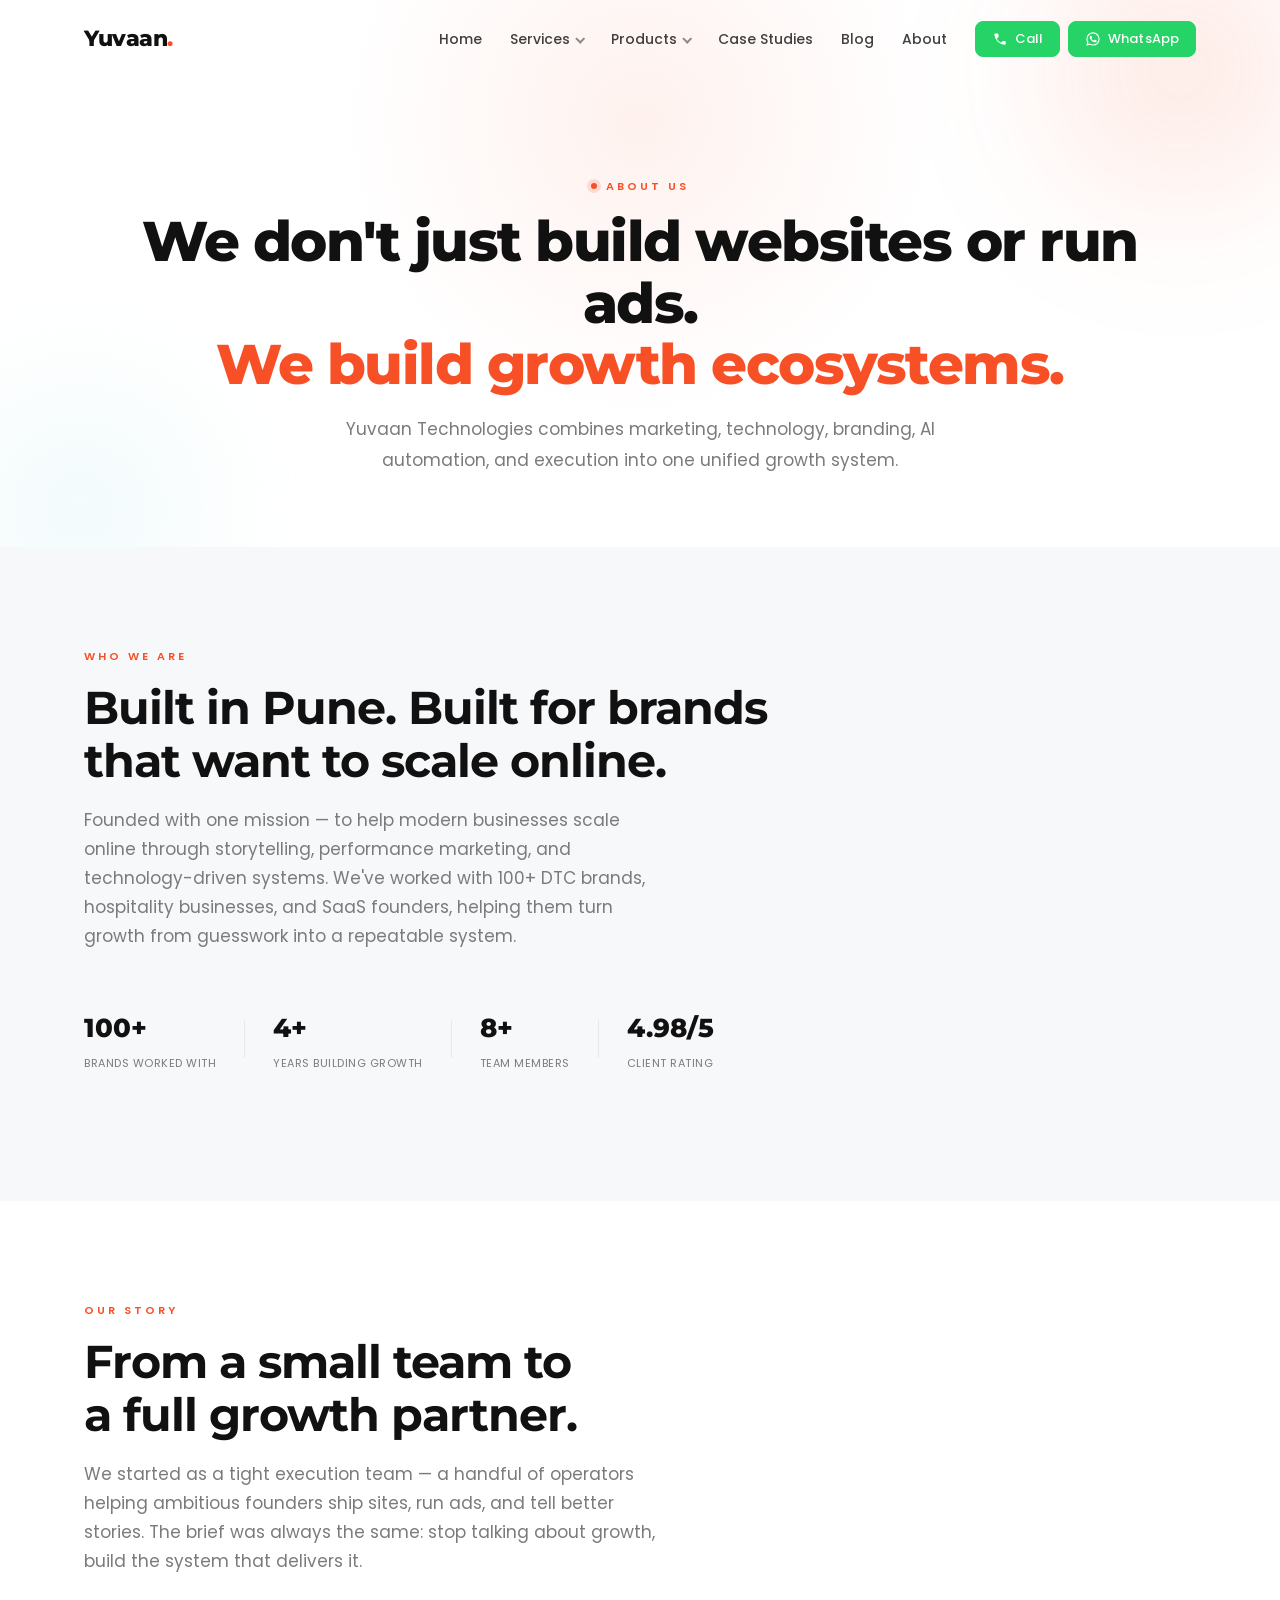
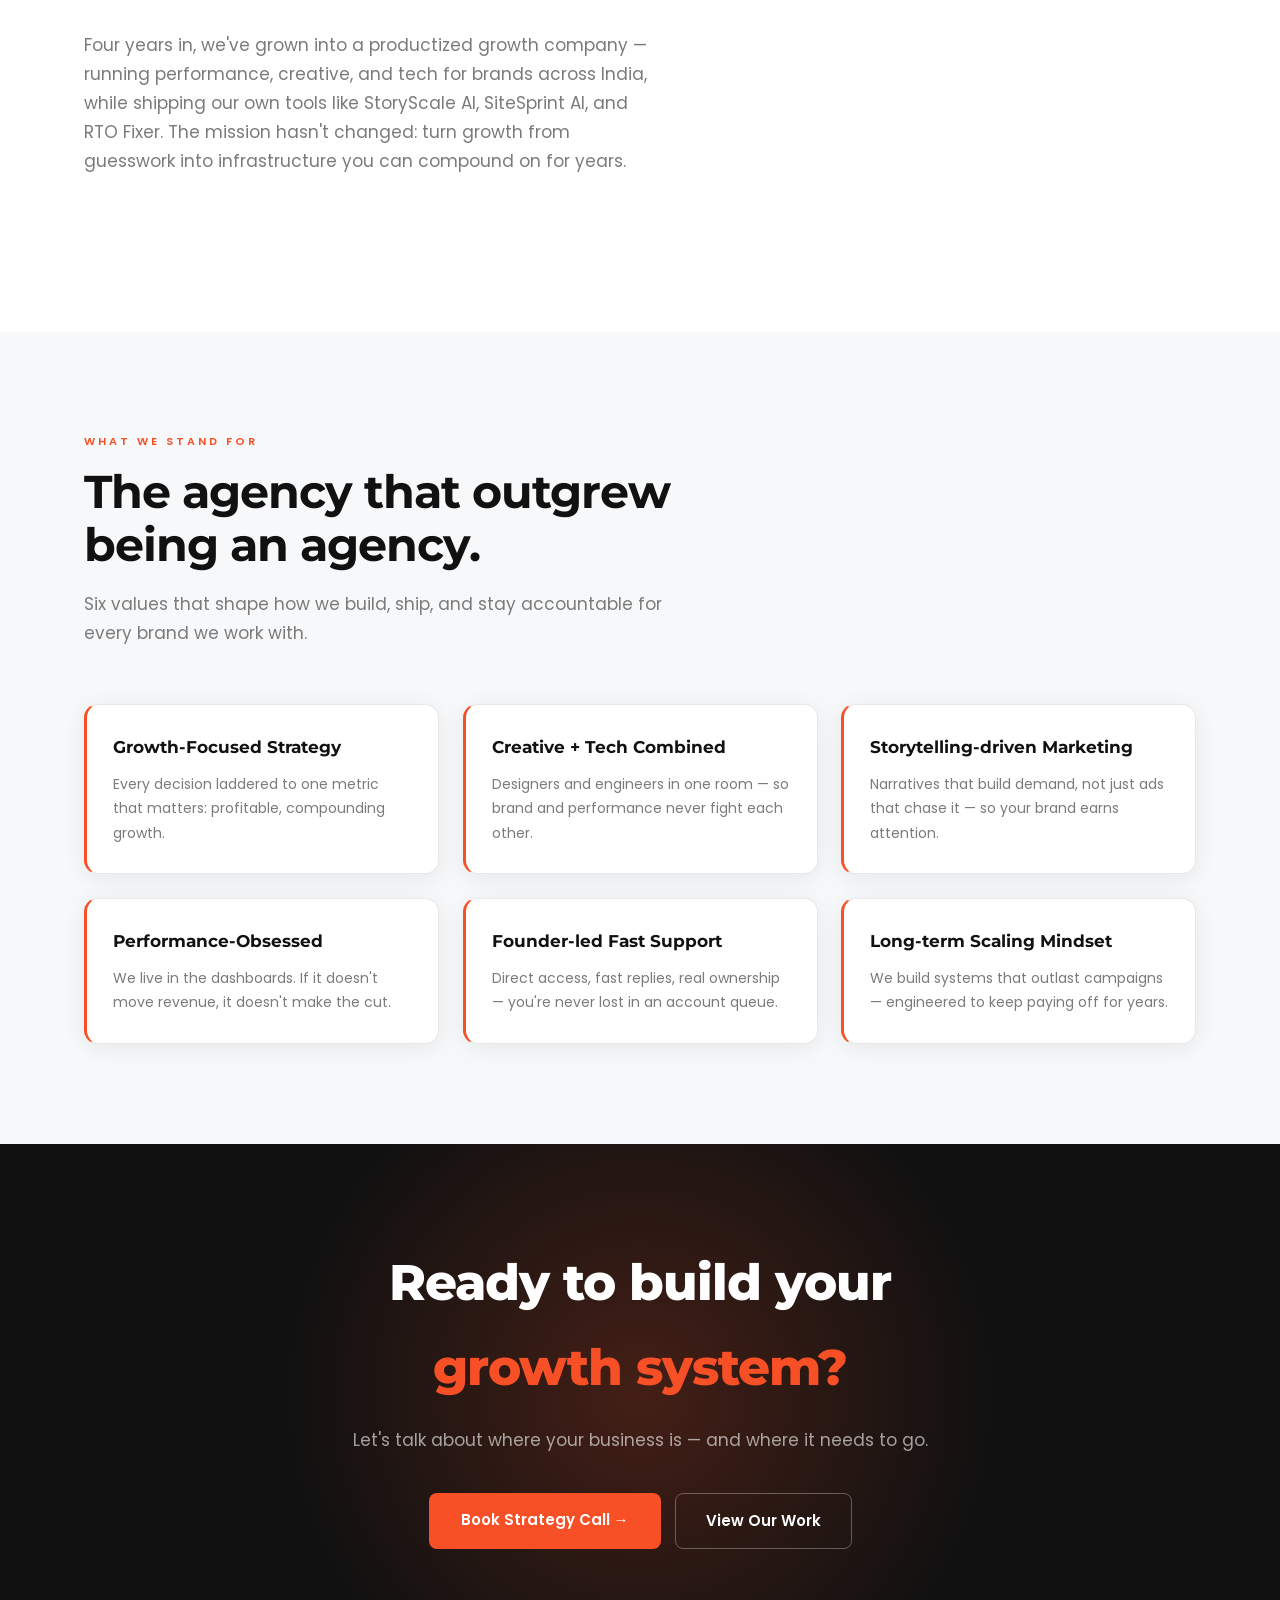
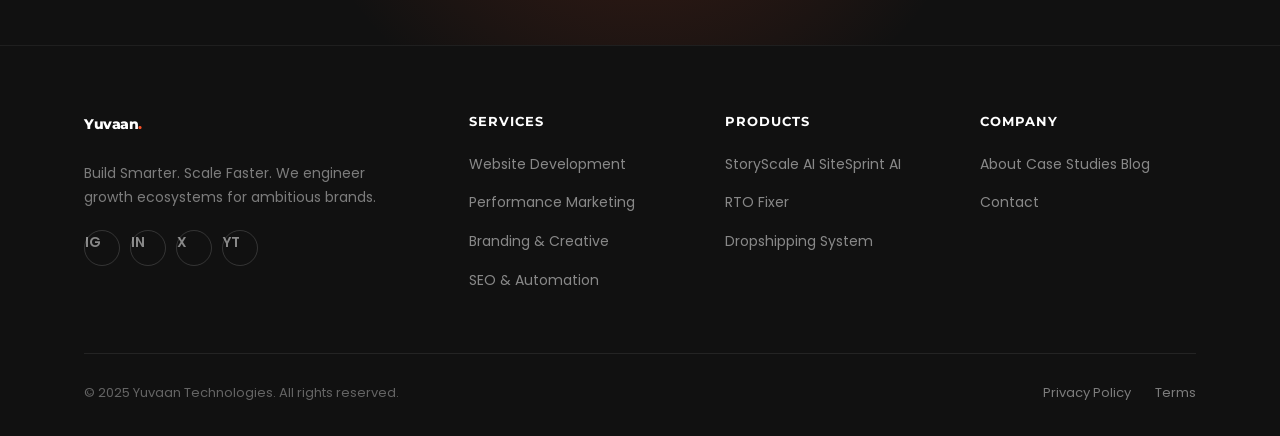
==== about.html @ c6cfaa70 "Remove Contact button from header nav on every page The injected Call + WhatsApp CTAs continue to ap" ====
<!DOCTYPE html>
<html lang="en">
<head>
  <meta charset="UTF-8" />
  <meta name="viewport" content="width=device-width, initial-scale=1.0"/>
  <title>About — Yuvaan Technologies | Built in Pune for Brands That Scale</title>
  <meta name="description" content="Yuvaan Technologies combines marketing, technology, branding, AI automation, and execution into one unified growth system for ambitious brands."/>
  <link href="https://fonts.googleapis.com/css2?family=Montserrat:wght@400;600;700;800&family=Poppins:wght@300;400;500&display=swap" rel="stylesheet"/>
  <link rel="stylesheet" href="css/style.css"/>
</head>
<body>

  <!-- NAV -->
  <nav class="nav" id="navbar">
    <div class="container nav-inner">
      <a href="index.html" class="logo">Yuvaan<span>.</span></a>
      <ul class="nav-links" id="navLinks">
        <li><a href="index.html#home">Home</a></li>

        <li class="has-dropdown">
          <a href="index.html#services" class="dropdown-toggle">Services<span class="caret" aria-hidden="true"></span></a>
          <div class="dropdown-menu">
            <a href="performance-marketing.html">Performance Marketing</a>
            <a href="website-development.html">Website Development</a>
            <a href="ai-automation.html">AI &amp; Automation</a>
            <a href="creative-branding.html">Creative &amp; Branding</a>
            <a href="video-production-ugc.html">Video Production &amp; UGC</a>
            <a href="seo-automation.html">SEO &amp; Automation</a>
          </div>
        </li>

        <li class="has-dropdown">
          <a href="products.html" class="dropdown-toggle">Products<span class="caret" aria-hidden="true"></span></a>
          <div class="dropdown-menu">
            <a href="https://yuvaantechnologies.com/storyscale-ai/">
              <span class="dd-title">StoryScale AI <span class="dd-badge">NEW</span></span>
              <span class="dd-desc">AI Content Engine</span>
            </a>
            <a href="https://yuvaantechnologies.com/sitesprint/">
              <span class="dd-title">SiteSprint AI <span class="dd-badge">NEW</span></span>
              <span class="dd-desc">Website in 24–72 Hours</span>
            </a>
            <a href="https://yuvaantechnologies.com/rto-fixer/">
              <span class="dd-title">RTO Reduction Engine</span>
              <span class="dd-desc">E-Commerce Tool</span>
            </a>
          </div>
        </li>

        <li><a href="https://yuvaantechnologies.com/case-study/">Case Studies</a></li>
        <li><a href="index.html#blog">Blog</a></li>
        <li><a href="about.html">About</a></li>
      </ul>
      <button class="hamburger" id="hamburger" aria-label="Menu" aria-expanded="false">
        <span></span><span></span><span></span>
      </button>
    </div>
  </nav>

  <!-- HERO -->
  <section class="page-hero">
    <div class="container page-hero-inner">
      <div class="section-label center">About Us</div>
      <h1>We don't just build websites or run ads.<br/><span class="accent-italic">We build growth ecosystems.</span></h1>
      <p class="page-sub">Yuvaan Technologies combines marketing, technology, branding, AI automation, and execution into one unified growth system.</p>
    </div>
    <div class="hero-glow"></div>
  </section>

  <!-- WHO WE ARE -->
  <section class="section" style="background: var(--light-bg);">
    <div class="container">
      <div class="section-label">Who We Are</div>
      <h2 class="section-title">Built in Pune. Built for brands<br/>that want to scale online.</h2>
      <p class="section-intro">Founded with one mission — to help modern businesses scale online through storytelling, performance marketing, and technology-driven systems. We've worked with 100+ DTC brands, hospitality businesses, and SaaS founders, helping them turn growth from guesswork into a repeatable system.</p>
      <div class="about-stats">
        <div class="stat"><span class="stat-num dark">100+</span><span class="stat-label dark">Brands Worked With</span></div>
        <div class="stat-divider dark"></div>
        <div class="stat"><span class="stat-num dark">4+</span><span class="stat-label dark">Years Building Growth</span></div>
        <div class="stat-divider dark"></div>
        <div class="stat"><span class="stat-num dark">8+</span><span class="stat-label dark">Team Members</span></div>
        <div class="stat-divider dark"></div>
        <div class="stat"><span class="stat-num dark">4.98/5</span><span class="stat-label dark">Client Rating</span></div>
      </div>
    </div>
  </section>

  <!-- OUR STORY -->
  <section class="section">
    <div class="container">
      <div class="section-label">Our Story</div>
      <h2 class="section-title">From a small team to<br/>a full growth partner.</h2>
      <p class="section-intro">We started as a tight execution team — a handful of operators helping ambitious founders ship sites, run ads, and tell better stories. The brief was always the same: stop talking about growth, build the system that delivers it.</p>
      <p class="section-intro">Four years in, we've grown into a productized growth company — running performance, creative, and tech for brands across India, while shipping our own tools like StoryScale AI, SiteSprint AI, and RTO Fixer. The mission hasn't changed: turn growth from guesswork into infrastructure you can compound on for years.</p>
    </div>
  </section>

  <!-- VALUES -->
  <section class="section why" style="background: var(--light-bg);">
    <div class="container">
      <div class="section-label">What We Stand For</div>
      <h2 class="section-title">The agency that outgrew<br/>being an agency.</h2>
      <p class="section-intro">Six values that shape how we build, ship, and stay accountable for every brand we work with.</p>
      <div class="why-grid">

        <div class="why-card">
          <h4>Growth-Focused Strategy</h4>
          <p>Every decision laddered to one metric that matters: profitable, compounding growth.</p>
        </div>
        <div class="why-card">
          <h4>Creative + Tech Combined</h4>
          <p>Designers and engineers in one room — so brand and performance never fight each other.</p>
        </div>
        <div class="why-card">
          <h4>Storytelling-driven Marketing</h4>
          <p>Narratives that build demand, not just ads that chase it — so your brand earns attention.</p>
        </div>
        <div class="why-card">
          <h4>Performance-Obsessed</h4>
          <p>We live in the dashboards. If it doesn't move revenue, it doesn't make the cut.</p>
        </div>
        <div class="why-card">
          <h4>Founder-led Fast Support</h4>
          <p>Direct access, fast replies, real ownership — you're never lost in an account queue.</p>
        </div>
        <div class="why-card">
          <h4>Long-term Scaling Mindset</h4>
          <p>We build systems that outlast campaigns — engineered to keep paying off for years.</p>
        </div>

      </div>
    </div>
  </section>

  <!-- FINAL CTA -->
  <section class="cta-banner">
    <div class="container cta-inner">
      <h2>Ready to build your<br/><span class="accent-italic">growth system?</span></h2>
      <p>Let's talk about where your business is — and where it needs to go.</p>
      <div class="cta-buttons">
        <a href="index.html#contact" class="btn-primary">Book Strategy Call →</a>
        <a href="https://yuvaantechnologies.com/case-study/" class="btn-outline">View Our Work</a>
      </div>
    </div>
    <div class="hero-glow"></div>
  </section>

  <!-- FOOTER -->
  <footer class="footer">
    <div class="container">
      <div class="footer-grid">
        <div class="footer-col footer-brand">
          <a href="index.html" class="logo">Yuvaan<span>.</span></a>
          <p>Build Smarter. Scale Faster. We engineer growth ecosystems for ambitious brands.</p>
          <div class="footer-socials">
            <a href="#" aria-label="Instagram">IG</a>
            <a href="#" aria-label="LinkedIn">IN</a>
            <a href="#" aria-label="X">X</a>
            <a href="#" aria-label="YouTube">YT</a>
          </div>
        </div>
        <div class="footer-col">
          <h5>Services</h5>
          <a href="index.html#services">Website Development</a>
          <a href="index.html#services">Performance Marketing</a>
          <a href="index.html#services">Branding &amp; Creative</a>
          <a href="index.html#services">SEO &amp; Automation</a>
        </div>
        <div class="footer-col">
          <h5>Products</h5>
          <a href="https://yuvaantechnologies.com/storyscale-ai/">StoryScale AI</a>
          <a href="https://yuvaantechnologies.com/sitesprint/">SiteSprint AI</a>
          <a href="https://yuvaantechnologies.com/rto-fixer/">RTO Fixer</a>
          <a href="products.html">Dropshipping System</a>
        </div>
        <div class="footer-col">
          <h5>Company</h5>
          <a href="about.html">About</a>
          <a href="https://yuvaantechnologies.com/case-study/">Case Studies</a>
          <a href="index.html#blog">Blog</a>
          <a href="index.html#contact">Contact</a>
        </div>
      </div>
      <div class="footer-bottom">
        <span>© 2025 Yuvaan Technologies. All rights reserved.</span>
        <div class="footer-legal">
          <a href="#">Privacy Policy</a>
          <a href="#">Terms</a>
        </div>
      </div>
    </div>
  </footer>

  <script src="js/main.js"></script>
</body>
</html>
---- css/style.css ----
/* ===========================
   YUVAAN TECHNOLOGIES - CSS
   =========================== */

*, *::before, *::after { box-sizing: border-box; margin: 0; padding: 0; }

:root {
  --dark: #111111;
  --white: #FFFFFF;
  --sky: #DFF4F7;
  --gray: #7B7B7B;
  --orange: #F85026;
  --light-bg: #F7F8FA;
  --border: #E8E8E8;
  --shadow: 0 4px 24px rgba(0,0,0,0.07);
  --shadow-hover: 0 8px 40px rgba(0,0,0,0.13);
  --radius: 14px;
  --radius-sm: 8px;
}

html { scroll-behavior: smooth; }

body {
  font-family: 'Poppins', sans-serif;
  background: var(--white);
  color: var(--dark);
  line-height: 1.7;
  -webkit-font-smoothing: antialiased;
}

.container {
  max-width: 1160px;
  margin: 0 auto;
  padding: 0 24px;
}

/* ===========================
   NAV
   =========================== */
.nav {
  position: fixed;
  top: 0; left: 0; right: 0;
  z-index: 100;
  padding: 20px 0;
  transition: all 0.3s ease;
  background: transparent;
}

.nav.scrolled {
  background: rgba(255,255,255,0.96);
  backdrop-filter: blur(12px);
  border-bottom: 1px solid var(--border);
  padding: 14px 0;
  box-shadow: 0 2px 20px rgba(0,0,0,0.06);
}

.nav-inner {
  display: flex;
  align-items: center;
  justify-content: space-between;
}

.logo {
  font-family: 'Montserrat', sans-serif;
  font-weight: 800;
  font-size: 22px;
  color: var(--dark);
  text-decoration: none;
  letter-spacing: -0.5px;
}

.logo span { color: var(--orange); }

.nav-links {
  list-style: none;
  display: flex;
  align-items: center;
  gap: 28px;
}

.nav-links > li { position: relative; }

.nav-links a {
  text-decoration: none;
  color: var(--dark);
  font-size: 14px;
  font-weight: 500;
  opacity: 0.8;
  transition: opacity 0.2s;
}

.nav-links a:hover { opacity: 1; }

/* Dropdown toggle (top-level item with a menu) */
.dropdown-toggle {
  display: inline-flex;
  align-items: center;
  gap: 6px;
}

.caret {
  width: 7px;
  height: 7px;
  border-right: 2px solid currentColor;
  border-bottom: 2px solid currentColor;
  transform: rotate(45deg) translateY(-1px);
  opacity: 0.6;
  transition: transform 0.25s ease, opacity 0.2s;
}

.has-dropdown:hover .caret {
  transform: rotate(-135deg) translateY(-1px);
  opacity: 1;
}

/* Dropdown card */
.dropdown-menu {
  position: absolute;
  top: 100%;
  left: 50%;
  transform: translateX(-50%) translateY(10px);
  min-width: 230px;
  background: var(--white);
  border: 1px solid var(--border);
  border-radius: var(--radius);
  box-shadow: var(--shadow-hover);
  padding: 10px;
  display: flex;
  flex-direction: column;
  gap: 2px;
  margin-top: 14px;
  opacity: 0;
  visibility: hidden;
  pointer-events: none;
  transition: opacity 0.25s ease, transform 0.25s ease, visibility 0.25s;
  z-index: 120;
}

/* Hover bridge so the menu doesn't close in the gap */
.dropdown-menu::before {
  content: "";
  position: absolute;
  top: -14px;
  left: 0;
  right: 0;
  height: 14px;
}

.has-dropdown:hover .dropdown-menu,
.has-dropdown:focus-within .dropdown-menu {
  opacity: 1;
  visibility: visible;
  pointer-events: auto;
  transform: translateX(-50%) translateY(0);
}

.dropdown-menu a {
  display: flex;
  flex-direction: column;
  gap: 2px;
  padding: 10px 14px;
  border-radius: var(--radius-sm);
  font-size: 14px;
  font-weight: 500;
  opacity: 1;
  color: var(--dark);
  transition: background 0.2s, color 0.2s;
}

.dropdown-menu a:hover {
  background: var(--light-bg);
  color: var(--orange);
}

.dd-title {
  display: inline-flex;
  align-items: center;
  gap: 8px;
  font-weight: 600;
}

.dd-desc {
  font-size: 12px;
  color: var(--gray);
  font-weight: 400;
}

.dd-badge {
  display: inline-block;
  background: var(--orange);
  color: var(--white);
  font-size: 9px;
  font-weight: 700;
  letter-spacing: 0.5px;
  line-height: 1;
  padding: 3px 6px;
  border-radius: 100px;
  text-transform: uppercase;
}

.btn-nav {
  background: var(--orange) !important;
  color: var(--white) !important;
  padding: 10px 22px;
  border-radius: 8px;
  opacity: 1 !important;
  font-weight: 600 !important;
  transition: transform 0.2s, box-shadow 0.2s !important;
}

.btn-nav:hover {
  transform: translateY(-1px);
  box-shadow: 0 6px 20px rgba(248,80,38,0.3) !important;
}

.hamburger {
  display: none;
  flex-direction: column;
  gap: 5px;
  background: none;
  border: none;
  cursor: pointer;
  padding: 4px;
}

.hamburger span {
  display: block;
  width: 24px;
  height: 2px;
  background: var(--dark);
  border-radius: 2px;
  transition: all 0.3s;
}

/* ===========================
   SHARED ELEMENTS
   =========================== */
.accent-italic {
  color: var(--orange);
  font-weight: 800;
}

.btn-primary {
  background: var(--orange);
  color: var(--white);
  padding: 14px 32px;
  border-radius: var(--radius-sm);
  font-size: 15px;
  font-weight: 600;
  text-decoration: none;
  border: none;
  cursor: pointer;
  transition: transform 0.2s, box-shadow 0.2s;
  display: inline-block;
  font-family: 'Poppins', sans-serif;
}

.btn-primary:hover {
  transform: translateY(-2px);
  box-shadow: 0 8px 28px rgba(248,80,38,0.35);
}

.btn-outline {
  display: inline-block;
  padding: 14px 30px;
  border-radius: var(--radius-sm);
  font-size: 15px;
  font-weight: 600;
  text-decoration: none;
  border: 1.5px solid var(--border);
  color: var(--dark);
  background: transparent;
  transition: border-color 0.2s, color 0.2s, transform 0.2s;
}

.btn-outline:hover {
  border-color: var(--orange);
  color: var(--orange);
  transform: translateY(-2px);
}

.section { padding: 100px 0; }

.section-label {
  font-size: 11px;
  font-weight: 600;
  letter-spacing: 3px;
  text-transform: uppercase;
  color: var(--orange);
  margin-bottom: 16px;
}

.section-label.center { text-align: center; }

.section-title {
  font-family: 'Montserrat', sans-serif;
  font-size: clamp(30px, 4vw, 46px);
  font-weight: 700;
  color: var(--dark);
  line-height: 1.15;
  letter-spacing: -1px;
  margin-bottom: 18px;
}

.section-title.light { color: var(--white); }

.section-intro {
  font-size: 17px;
  color: var(--gray);
  max-width: 580px;
  margin-bottom: 56px;
  line-height: 1.7;
}

.section-intro.light { color: rgba(255,255,255,0.6); }

/* ===========================
   SECTION 1 — HERO
   =========================== */
.hero {
  min-height: 100vh;
  display: flex;
  align-items: center;
  background: var(--white);
  position: relative;
  overflow: hidden;
  padding: 140px 0 90px;
}

.hero-glow {
  position: absolute;
  width: 700px;
  height: 700px;
  background: radial-gradient(circle, rgba(248,80,38,0.08) 0%, transparent 70%);
  top: -150px;
  right: -150px;
  pointer-events: none;
}

.hero-grid {
  position: relative;
  z-index: 2;
  display: grid;
  grid-template-columns: 1.05fr 0.95fr;
  gap: 60px;
  align-items: center;
}

.hero-tag {
  display: inline-block;
  background: var(--light-bg);
  border: 1px solid var(--border);
  color: var(--gray);
  font-size: 11px;
  font-weight: 600;
  letter-spacing: 2px;
  text-transform: uppercase;
  padding: 8px 18px;
  border-radius: 100px;
  margin-bottom: 28px;
}

.hero-heading {
  font-family: 'Montserrat', sans-serif;
  font-size: clamp(38px, 5vw, 64px);
  font-weight: 800;
  color: var(--dark);
  line-height: 1.08;
  letter-spacing: -2px;
  margin-bottom: 24px;
}

.hero-sub {
  font-size: 16px;
  color: var(--gray);
  max-width: 540px;
  margin-bottom: 36px;
  line-height: 1.8;
}

.hero-cta {
  display: flex;
  gap: 14px;
  align-items: center;
  flex-wrap: wrap;
  margin-bottom: 52px;
}

.hero-stats {
  display: flex;
  align-items: center;
  gap: 28px;
  flex-wrap: wrap;
}

.stat { display: flex; flex-direction: column; gap: 4px; }

.stat-num {
  font-family: 'Montserrat', sans-serif;
  font-size: 26px;
  font-weight: 800;
  color: var(--dark);
}

.stat-label {
  font-size: 11px;
  color: var(--gray);
  text-transform: uppercase;
  letter-spacing: 0.5px;
}

.stat-num.dark { color: var(--dark); }
.stat-label.dark { color: var(--gray); }

.stat-divider {
  width: 1px;
  height: 38px;
  background: var(--border);
}

.stat-divider.dark { background: var(--border); }

/* Hero dashboard card */
.hero-right {
  position: relative;
}

.dash-card {
  background: linear-gradient(160deg, #1b1b1b 0%, #141414 100%);
  border: 1px solid rgba(255,255,255,0.08);
  border-radius: 20px;
  padding: 26px;
  box-shadow: 0 30px 80px rgba(0,0,0,0.5);
  position: relative;
  z-index: 2;
}

.dash-top {
  display: flex;
  align-items: center;
  justify-content: space-between;
  margin-bottom: 24px;
}

.dash-title {
  display: flex;
  align-items: center;
  gap: 8px;
  font-family: 'Montserrat', sans-serif;
  font-weight: 700;
  font-size: 14px;
  color: var(--white);
}

.dash-dot {
  width: 8px;
  height: 8px;
  border-radius: 50%;
  background: var(--orange);
  box-shadow: 0 0 0 4px rgba(248,80,38,0.18);
}

.dash-period {
  font-size: 11px;
  color: rgba(255,255,255,0.45);
}

.dash-metrics {
  display: grid;
  grid-template-columns: 1fr 1fr;
  gap: 14px;
  margin-bottom: 22px;
}

.dash-metric {
  background: rgba(255,255,255,0.04);
  border: 1px solid rgba(255,255,255,0.07);
  border-radius: 12px;
  padding: 14px 16px;
  display: flex;
  flex-direction: column;
  gap: 4px;
}

.dm-label {
  font-size: 11px;
  text-transform: uppercase;
  letter-spacing: 1px;
  color: rgba(255,255,255,0.45);
}

.dm-value {
  font-family: 'Montserrat', sans-serif;
  font-size: 26px;
  font-weight: 800;
  color: var(--white);
}

.dm-trend {
  font-size: 11px;
  font-weight: 600;
}

.dm-trend.up { color: #4ade80; }

.dash-chart {
  position: relative;
  height: 120px;
  margin-bottom: 22px;
}

.dash-chart svg {
  width: 100%;
  height: 100%;
  display: block;
}

.chart-area { fill: url(#fillGrad); stroke: none; }

.chart-line {
  fill: none;
  stroke: var(--orange);
  stroke-width: 2.5;
  stroke-linecap: round;
  stroke-linejoin: round;
  filter: drop-shadow(0 4px 10px rgba(248,80,38,0.4));
}

.chart-pulse {
  fill: var(--orange);
  stroke: #fff;
  stroke-width: 1.5;
  animation: pulse 2s ease-in-out infinite;
}

@keyframes pulse {
  0%, 100% { opacity: 1; r: 4; }
  50% { opacity: 0.5; r: 5.5; }
}

.chart-grid {
  position: absolute;
  inset: 0;
  display: flex;
  flex-direction: column;
  justify-content: space-between;
  pointer-events: none;
}

.chart-grid span {
  height: 1px;
  background: rgba(255,255,255,0.05);
}

.dash-foot {
  display: grid;
  grid-template-columns: repeat(3, 1fr);
  gap: 10px;
  border-top: 1px solid rgba(255,255,255,0.07);
  padding-top: 18px;
}

.df-item { display: flex; flex-direction: column; gap: 2px; }

.df-num {
  font-family: 'Montserrat', sans-serif;
  font-weight: 700;
  font-size: 17px;
  color: var(--white);
}

.df-label {
  font-size: 10px;
  text-transform: uppercase;
  letter-spacing: 0.5px;
  color: rgba(255,255,255,0.4);
}

.dash-float {
  position: absolute;
  background: var(--white);
  color: var(--dark);
  font-size: 12px;
  font-weight: 600;
  padding: 10px 16px;
  border-radius: 12px;
  box-shadow: 0 12px 30px rgba(0,0,0,0.35);
  z-index: 3;
  animation: float 4s ease-in-out infinite;
}

.dash-float-1 { top: -18px; right: -14px; }
.dash-float-2 { bottom: 30px; left: -22px; animation-delay: 1.5s; }

@keyframes float {
  0%, 100% { transform: translateY(0); }
  50% { transform: translateY(-9px); }
}

/* ===========================
   SECTION 2 — MARQUEE
   =========================== */
.marquee-section {
  padding: 56px 0;
  background: var(--white);
  border-bottom: 1px solid var(--border);
}

.marquee-section .section-label { margin-bottom: 32px; }

.marquee {
  position: relative;
  overflow: hidden;
  -webkit-mask-image: linear-gradient(90deg, transparent, #000 8%, #000 92%, transparent);
  mask-image: linear-gradient(90deg, transparent, #000 8%, #000 92%, transparent);
}

.marquee-track {
  display: flex;
  gap: 16px;
  width: max-content;
  animation: scroll 32s linear infinite;
}

.marquee:hover .marquee-track { animation-play-state: paused; }

.brand-pill {
  white-space: nowrap;
  background: var(--light-bg);
  border: 1px solid var(--border);
  color: var(--gray);
  font-family: 'Montserrat', sans-serif;
  font-weight: 600;
  font-size: 15px;
  padding: 12px 26px;
  border-radius: 100px;
  transition: color 0.2s, border-color 0.2s;
}

.brand-pill:hover {
  color: var(--dark);
  border-color: var(--orange);
}

@keyframes scroll {
  from { transform: translateX(0); }
  to { transform: translateX(-50%); }
}

/* ===========================
   SECTION 3 — SERVICES
   =========================== */
.services { background: var(--light-bg); }

.services-grid {
  display: grid;
  grid-template-columns: repeat(6, 1fr);
  gap: 24px;
}

/* 3-2-2 layout: row 1 = 3 cards (span 2 each), rows 2-3 wrap naturally */
.service-card {
  grid-column: span 2;
  background: var(--white);
  border-radius: var(--radius);
  padding: 34px 30px;
  border: 1px solid var(--border);
  box-shadow: var(--shadow);
  transition: transform 0.3s, box-shadow 0.3s;
  display: flex;
  flex-direction: column;
}

/* Rows 2 & 3 hold 2 cards each (span 3) */
.service-card:nth-child(n+4) { grid-column: span 3; }

.service-card:hover {
  transform: translateY(-6px);
  box-shadow: var(--shadow-hover);
}

.service-icon {
  font-size: 30px;
  margin-bottom: 18px;
}

.service-card h3 {
  font-family: 'Montserrat', sans-serif;
  font-size: 18px;
  font-weight: 700;
  color: var(--dark);
  margin-bottom: 12px;
}

.service-card p {
  font-size: 14px;
  color: var(--gray);
  line-height: 1.75;
  margin-bottom: 18px;
  flex-grow: 1;
}

.card-link {
  font-size: 13px;
  font-weight: 600;
  color: var(--orange);
  text-decoration: none;
  opacity: 1;
  transition: gap 0.2s, opacity 0.2s;
}

.card-link:hover { opacity: 0.75; }

.card-link.big { font-size: 15px; display: inline-block; margin-top: 8px; }

/* ===========================
   SECTION 4 — PRODUCTS
   =========================== */
.products { background: var(--dark); }

.products-grid {
  display: grid;
  grid-template-columns: repeat(3, 1fr);
  gap: 24px;
}

.product-card {
  position: relative;
  background: linear-gradient(160deg, #1a1a1a 0%, #131313 100%);
  border: 1px solid rgba(255,255,255,0.08);
  border-radius: var(--radius);
  padding: 34px 30px;
  transition: transform 0.3s, box-shadow 0.3s, border-color 0.3s;
}

.product-card:hover {
  transform: translateY(-6px);
  border-color: rgba(248,80,38,0.5);
  box-shadow: 0 20px 50px rgba(248,80,38,0.18);
}

.product-badge {
  position: absolute;
  top: 22px;
  right: 22px;
  background: var(--orange);
  color: var(--white);
  font-size: 10px;
  font-weight: 700;
  letter-spacing: 0.5px;
  padding: 4px 10px;
  border-radius: 100px;
  text-transform: uppercase;
}

.product-card h3 {
  font-family: 'Montserrat', sans-serif;
  font-size: 22px;
  font-weight: 800;
  color: var(--white);
  margin-bottom: 6px;
}

.product-tagline {
  font-size: 13px;
  font-weight: 600;
  color: var(--orange);
  margin-bottom: 16px;
}

.product-card p {
  font-size: 14px;
  color: rgba(255,255,255,0.6);
  line-height: 1.8;
  margin-bottom: 24px;
}

.btn-product {
  display: inline-block;
  padding: 11px 22px;
  border: 1px solid rgba(248,80,38,0.5);
  color: var(--orange);
  border-radius: var(--radius-sm);
  font-size: 13px;
  font-weight: 600;
  text-decoration: none;
  transition: background 0.2s, color 0.2s;
}

.btn-product:hover {
  background: var(--orange);
  color: var(--white);
}

/* ===========================
   SECTION 5 — WHY US
   =========================== */
.why { background: var(--white); }

.why-grid {
  display: grid;
  grid-template-columns: repeat(3, 1fr);
  gap: 24px;
}

.why-card {
  background: var(--white);
  border: 1px solid var(--border);
  border-left: 3px solid var(--orange);
  border-radius: var(--radius);
  padding: 28px 26px;
  box-shadow: var(--shadow);
  transition: transform 0.3s, box-shadow 0.3s;
}

.why-card:hover {
  transform: translateY(-4px);
  box-shadow: var(--shadow-hover);
}

.why-card h4 {
  font-family: 'Montserrat', sans-serif;
  font-size: 17px;
  font-weight: 700;
  color: var(--dark);
  margin-bottom: 10px;
}

.why-card p {
  font-size: 14px;
  color: var(--gray);
  line-height: 1.75;
}

/* ===========================
   SECTION 6 — CASE STUDIES
   =========================== */
.case-studies { background: var(--light-bg); }

.case-grid {
  display: grid;
  grid-template-columns: repeat(3, 1fr);
  gap: 24px;
  margin-bottom: 48px;
}

.case-card {
  background: var(--white);
  border: 1px solid var(--border);
  border-radius: var(--radius);
  padding: 30px 28px;
  box-shadow: var(--shadow);
  transition: transform 0.3s, box-shadow 0.3s;
}

.case-card:hover {
  transform: translateY(-6px);
  box-shadow: var(--shadow-hover);
}

.case-top {
  display: flex;
  align-items: center;
  justify-content: space-between;
  gap: 12px;
  margin-bottom: 26px;
}

.case-card h3 {
  font-family: 'Montserrat', sans-serif;
  font-size: 19px;
  font-weight: 800;
  color: var(--dark);
}

.case-tag {
  font-size: 11px;
  font-weight: 500;
  color: var(--gray);
  background: var(--light-bg);
  border: 1px solid var(--border);
  padding: 5px 12px;
  border-radius: 100px;
  white-space: nowrap;
}

.case-metrics {
  display: grid;
  grid-template-columns: repeat(3, 1fr);
  gap: 10px;
  margin-bottom: 24px;
}

.cm { display: flex; flex-direction: column; gap: 3px; }

.cm-num {
  font-family: 'Montserrat', sans-serif;
  font-size: 24px;
  font-weight: 800;
  color: var(--orange);
}

.cm-label {
  font-size: 10px;
  text-transform: uppercase;
  letter-spacing: 0.5px;
  color: var(--gray);
}

.case-link {
  font-size: 13px;
  font-weight: 600;
  color: var(--dark);
  text-decoration: none;
  opacity: 0.85;
  transition: color 0.2s, opacity 0.2s;
}

.case-link:hover { color: var(--orange); opacity: 1; }

.case-cta { text-align: center; }

/* ===========================
   SECTION 7 — PROCESS
   =========================== */
.process-section { background: var(--white); }

.process-row {
  position: relative;
  display: grid;
  grid-template-columns: repeat(5, 1fr);
  gap: 24px;
  margin-top: 20px;
}

.process-line {
  position: absolute;
  top: 26px;
  left: 10%;
  right: 10%;
  height: 2px;
  background: linear-gradient(90deg, var(--orange), rgba(248,80,38,0.2));
  z-index: 0;
}

.proc-step {
  position: relative;
  z-index: 1;
  text-align: center;
}

.proc-num {
  width: 52px;
  height: 52px;
  border-radius: 50%;
  background: var(--orange);
  color: var(--white);
  font-family: 'Montserrat', sans-serif;
  font-weight: 800;
  font-size: 20px;
  display: flex;
  align-items: center;
  justify-content: center;
  margin: 0 auto 20px;
  box-shadow: 0 8px 22px rgba(248,80,38,0.32);
  border: 4px solid var(--white);
}

.proc-step h4 {
  font-family: 'Montserrat', sans-serif;
  font-size: 15px;
  font-weight: 700;
  color: var(--dark);
  margin-bottom: 8px;
}

.proc-step p {
  font-size: 13px;
  color: var(--gray);
  line-height: 1.6;
}

/* ===========================
   SECTION 8 — TESTIMONIALS
   =========================== */
.testimonials { background: var(--light-bg); }

.testimonial-grid {
  display: grid;
  grid-template-columns: repeat(3, 1fr);
  gap: 24px;
}

.testimonial-card {
  background: var(--white);
  border: 1px solid var(--border);
  border-radius: var(--radius);
  padding: 30px 28px;
  box-shadow: var(--shadow);
  display: flex;
  flex-direction: column;
}

.stars {
  color: var(--orange);
  font-size: 16px;
  letter-spacing: 2px;
  margin-bottom: 18px;
}

.quote {
  font-size: 15px;
  color: var(--dark);
  line-height: 1.8;
  margin-bottom: 26px;
  flex-grow: 1;
}

.t-person {
  display: flex;
  align-items: center;
  gap: 14px;
}

.t-avatar {
  width: 46px;
  height: 46px;
  border-radius: 50%;
  background: var(--dark);
  color: var(--white);
  font-family: 'Montserrat', sans-serif;
  font-weight: 700;
  font-size: 15px;
  display: flex;
  align-items: center;
  justify-content: center;
  flex-shrink: 0;
}

.t-info { display: flex; flex-direction: column; }

.t-name {
  font-weight: 600;
  font-size: 14px;
  color: var(--dark);
}

.t-brand {
  font-size: 12px;
  color: var(--gray);
}

/* ===========================
   SECTION 9 — ABOUT STRIP
   =========================== */
.about { background: var(--white); }

.about-grid {
  display: grid;
  grid-template-columns: 1.4fr 1fr;
  gap: 70px;
  align-items: center;
}

.about-left h2 {
  font-family: 'Montserrat', sans-serif;
  font-size: clamp(26px, 3.4vw, 40px);
  font-weight: 700;
  line-height: 1.2;
  letter-spacing: -1px;
  margin-bottom: 22px;
}

.about-left > p {
  color: var(--gray);
  font-size: 16px;
  line-height: 1.85;
  margin-bottom: 32px;
}

.about-stats {
  display: flex;
  align-items: center;
  gap: 28px;
  flex-wrap: wrap;
  margin-bottom: 28px;
}

.feature-tag {
  background: var(--light-bg);
  border: 1px solid var(--border);
  border-radius: var(--radius);
  padding: 20px 24px;
  font-family: 'Montserrat', sans-serif;
  font-weight: 600;
  font-size: 15px;
  color: var(--dark);
  margin-bottom: 16px;
  transition: transform 0.2s, border-color 0.2s;
}

.feature-tag:last-child { margin-bottom: 0; }

.feature-tag:hover {
  transform: translateX(6px);
  border-color: var(--orange);
}

/* ===========================
   SECTION 10 — FINAL CTA BANNER
   =========================== */
.cta-banner {
  background: var(--dark);
  padding: 96px 0;
  position: relative;
  overflow: hidden;
}

.cta-inner {
  text-align: center;
  position: relative;
  z-index: 2;
}

.cta-inner h2 {
  font-family: 'Montserrat', sans-serif;
  font-size: clamp(30px, 4.5vw, 50px);
  font-weight: 800;
  color: var(--white);
  letter-spacing: -1px;
  margin-bottom: 16px;
}

.cta-inner p {
  color: rgba(255,255,255,0.6);
  font-size: 17px;
  margin-bottom: 38px;
}

.cta-buttons {
  display: flex;
  gap: 14px;
  justify-content: center;
  flex-wrap: wrap;
}

.cta-buttons .btn-outline {
  border-color: rgba(255,255,255,0.3);
  color: var(--white);
}

.cta-buttons .btn-outline:hover {
  border-color: var(--orange);
  color: var(--orange);
}

/* ===========================
   FOOTER
   =========================== */
.footer {
  background: var(--dark);
  padding: 64px 0 32px;
  border-top: 1px solid rgba(255,255,255,0.06);
}

.footer-grid {
  display: grid;
  grid-template-columns: 1.6fr 1fr 1fr 1fr;
  gap: 40px;
  padding-bottom: 48px;
  border-bottom: 1px solid rgba(255,255,255,0.08);
}

.footer-brand .logo { color: var(--white); }

.footer-brand p {
  color: rgba(255,255,255,0.45);
  font-size: 14px;
  line-height: 1.7;
  margin: 14px 0 20px;
  max-width: 300px;
}

.footer-socials {
  display: flex;
  gap: 10px;
}

.footer-socials a {
  width: 36px;
  height: 36px;
  border-radius: 50%;
  border: 1px solid rgba(255,255,255,0.15);
  color: rgba(255,255,255,0.7);
  font-size: 11px;
  font-weight: 600;
  display: flex;
  align-items: center;
  justify-content: center;
  text-decoration: none;
  opacity: 1;
  transition: background 0.2s, color 0.2s, border-color 0.2s;
}

.footer-socials a:hover {
  background: var(--orange);
  border-color: var(--orange);
  color: var(--white);
}

.footer-col h5 {
  font-family: 'Montserrat', sans-serif;
  font-size: 13px;
  font-weight: 700;
  color: var(--white);
  text-transform: uppercase;
  letter-spacing: 1px;
  margin-bottom: 18px;
}

.footer-col a {
  display: block;
  color: rgba(255,255,255,0.5);
  text-decoration: none;
  font-size: 14px;
  margin-bottom: 12px;
  opacity: 1;
  transition: color 0.2s;
}

.footer-col a:hover { color: var(--orange); }

.footer-bottom {
  display: flex;
  align-items: center;
  justify-content: space-between;
  flex-wrap: wrap;
  gap: 14px;
  padding-top: 28px;
  color: rgba(255,255,255,0.35);
  font-size: 13px;
}

.footer-legal {
  display: flex;
  gap: 24px;
}

.footer-legal a {
  color: rgba(255,255,255,0.45);
  text-decoration: none;
  font-size: 13px;
  transition: color 0.2s;
}

.footer-legal a:hover { color: var(--white); }

/* ===========================
   RESPONSIVE
   =========================== */
@media (max-width: 1024px) {
  .hero-grid { grid-template-columns: 1fr; gap: 50px; }
  .hero-right { max-width: 460px; }
  .products-grid { grid-template-columns: 1fr; }
  .case-grid { grid-template-columns: repeat(2, 1fr); }
  .why-grid { grid-template-columns: repeat(2, 1fr); }
  .testimonial-grid { grid-template-columns: 1fr; }
}

@media (max-width: 900px) {
  .about-grid { grid-template-columns: 1fr; gap: 40px; }

  /* Services 3-2-2 collapses to 2 cols */
  .services-grid { grid-template-columns: repeat(2, 1fr); }
  .service-card,
  .service-card:nth-child(n+4) { grid-column: auto; }

  /* Process becomes a vertical flow */
  .process-row { grid-template-columns: repeat(2, 1fr); gap: 32px; }
  .process-line { display: none; }

  /* MOBILE NAV — accordion style */
  .hamburger { display: flex; }

  .nav-links {
    display: none;
    position: absolute;
    top: 100%;
    left: 0;
    right: 0;
    background: var(--white);
    flex-direction: column;
    align-items: stretch;
    gap: 0;
    padding: 12px 16px 20px;
    border-bottom: 1px solid var(--border);
    box-shadow: var(--shadow);
    max-height: calc(100vh - 70px);
    overflow-y: auto;
  }

  .nav-links.open { display: flex; }

  .nav-links > li { border-bottom: 1px solid var(--border); }

  .nav-links > li:last-child {
    border-bottom: none;
    margin-top: 14px;
  }

  .nav-links > li > a {
    display: flex;
    align-items: center;
    justify-content: space-between;
    padding: 16px 4px;
    font-size: 15px;
    opacity: 1;
  }

  .caret {
    margin-left: auto;
    transform: rotate(45deg);
  }

  .has-dropdown.open .caret { transform: rotate(-135deg); }

  .dropdown-menu {
    position: static;
    transform: none;
    min-width: 0;
    border: none;
    border-radius: 0;
    box-shadow: none;
    padding: 0 0 8px 8px;
    margin: 0;
    background: transparent;
    opacity: 1;
    visibility: hidden;
    pointer-events: none;
    max-height: 0;
    overflow: hidden;
    transition: max-height 0.35s ease, visibility 0.35s;
  }

  .dropdown-menu::before { display: none; }

  .has-dropdown.open .dropdown-menu {
    visibility: visible;
    pointer-events: auto;
    max-height: 500px;
  }

  .has-dropdown:hover .dropdown-menu,
  .has-dropdown:focus-within .dropdown-menu {
    opacity: 1;
    transform: none;
  }

  .has-dropdown:not(.open):hover .dropdown-menu,
  .has-dropdown:not(.open):focus-within .dropdown-menu {
    visibility: hidden;
    pointer-events: none;
    max-height: 0;
  }

  .dropdown-menu a { padding: 12px 12px; }
}

@media (max-width: 640px) {
  .section { padding: 72px 0; }
  .hero { padding: 120px 0 70px; }
  .services-grid { grid-template-columns: 1fr; }
  .case-grid { grid-template-columns: 1fr; }
  .why-grid { grid-template-columns: 1fr; }
  .process-row { grid-template-columns: 1fr; }
  .hero-stats { gap: 20px; }
  .hero-stats .stat-divider { display: none; }
  .footer-grid { grid-template-columns: 1fr 1fr; gap: 32px; }
  .footer-brand { grid-column: 1 / -1; }
  .footer-bottom { flex-direction: column; text-align: center; }
  .dash-float-1, .dash-float-2 { display: none; }
}

/* ===========================
   INNER PAGE HERO
   =========================== */
.page-hero {
  background: var(--white);
  padding: 170px 0 72px;
  text-align: center;
  position: relative;
  overflow: hidden;
}

.page-hero .hero-glow {
  width: 600px;
  height: 600px;
  top: -180px;
  left: 50%;
  transform: translateX(-50%);
}

.page-hero-inner {
  position: relative;
  z-index: 2;
}

.page-hero h1 {
  font-family: 'Montserrat', sans-serif;
  font-size: clamp(34px, 5vw, 56px);
  font-weight: 800;
  color: var(--dark);
  line-height: 1.1;
  letter-spacing: -1.5px;
  margin-bottom: 18px;
}

.page-sub {
  font-size: 17px;
  color: var(--gray);
  max-width: 620px;
  margin: 0 auto;
  line-height: 1.8;
}

/* ===========================
   PRODUCTS PAGE GRID
   (reuses .service-card styling)
   =========================== */
.products-page { background: var(--light-bg); }

.products-page-grid {
  display: grid;
  grid-template-columns: repeat(4, 1fr);
  gap: 24px;
}

/* Neutralize the homepage 3-2-2 span rules in this 4-up grid */
.products-page-grid .service-card,
.products-page-grid .service-card:nth-child(n+4) {
  grid-column: auto;
  position: relative;
}

@media (max-width: 1024px) {
  .products-page-grid { grid-template-columns: repeat(2, 1fr); }
}

@media (max-width: 560px) {
  .products-page-grid { grid-template-columns: 1fr; }
}

/* ===========================
   PRODUCT DETAIL — FEATURE GRID
   (reuses .service-card styling, 3-up)
   =========================== */
.feature-grid {
  display: grid;
  grid-template-columns: repeat(3, 1fr);
  gap: 24px;
}

.feature-grid .service-card,
.feature-grid .service-card:nth-child(n+4) {
  grid-column: auto;
  position: relative;
}

@media (max-width: 900px) {
  .feature-grid { grid-template-columns: repeat(2, 1fr); }
}

@media (max-width: 560px) {
  .feature-grid { grid-template-columns: 1fr; }
}

/* Inline NEW badge for product hero eyebrow */
.hero-badge-row {
  display: flex;
  align-items: center;
  justify-content: center;
  gap: 10px;
  margin-bottom: 16px;
}

/* ===========================
   RTO FIXER — PRODUCT PAGE
   =========================== */
/* Hero trust tags */
.trust-row {
  display: flex;
  flex-wrap: wrap;
  gap: 12px;
  justify-content: center;
  margin-top: 30px;
}

.trust-tag {
  background: var(--light-bg);
  border: 1px solid var(--border);
  color: var(--dark);
  font-size: 13px;
  font-weight: 600;
  padding: 9px 18px;
  border-radius: 100px;
}

/* Problem two-card grid */
.problem-grid {
  display: grid;
  grid-template-columns: 1fr 1fr;
  gap: 24px;
}

.problem-card {
  border-radius: var(--radius);
  padding: 36px 32px;
  border: 1px solid var(--border);
}

.problem-card.dark {
  background: var(--dark);
  border-color: rgba(255,255,255,0.08);
}

.problem-card.light {
  background: var(--white);
  box-shadow: var(--shadow);
}

.problem-eyebrow {
  font-size: 11px;
  font-weight: 700;
  letter-spacing: 2px;
  text-transform: uppercase;
  margin-bottom: 8px;
}

.problem-card.dark .problem-eyebrow { color: rgba(255,255,255,0.45); }
.problem-card.light .problem-eyebrow { color: var(--gray); }

.problem-card h3 {
  font-family: 'Montserrat', sans-serif;
  font-size: 22px;
  font-weight: 800;
  margin-bottom: 24px;
}

.problem-card.dark h3 { color: var(--orange); }
.problem-card.light h3 { color: #16a34a; }

.problem-list {
  list-style: none;
  display: flex;
  flex-direction: column;
  gap: 14px;
}

.problem-list li {
  position: relative;
  padding-left: 28px;
  font-size: 14px;
  line-height: 1.6;
}

.problem-card.dark .problem-list li { color: rgba(255,255,255,0.72); }
.problem-card.light .problem-list li { color: var(--gray); }

.problem-list.bad li::before {
  content: '✕';
  position: absolute;
  left: 0;
  color: var(--orange);
  font-weight: 700;
}

.problem-list.good li::before {
  content: '✓';
  position: absolute;
  left: 0;
  color: #16a34a;
  font-weight: 700;
}

/* Solution pillars banner */
.solution-banner {
  background: var(--dark);
  border-radius: var(--radius);
  padding: 52px 44px;
}

.solution-banner h3 {
  font-family: 'Montserrat', sans-serif;
  font-size: clamp(22px, 3vw, 32px);
  font-weight: 800;
  color: var(--white);
  text-align: center;
  letter-spacing: -0.5px;
  margin-bottom: 44px;
}

.pillars {
  display: grid;
  grid-template-columns: repeat(4, 1fr);
  gap: 28px;
}

.pillar-num {
  font-family: 'Montserrat', sans-serif;
  font-weight: 800;
  font-size: 14px;
  letter-spacing: 1px;
  color: var(--orange);
  margin-bottom: 12px;
}

.pillar h4 {
  font-family: 'Montserrat', sans-serif;
  font-size: 16px;
  font-weight: 700;
  color: var(--white);
  margin-bottom: 8px;
}

.pillar p {
  font-size: 13px;
  color: rgba(255,255,255,0.55);
  line-height: 1.6;
}

/* Feature groups */
.feature-group { margin-bottom: 52px; }
.feature-group:last-child { margin-bottom: 0; }

.feature-group-head { margin-bottom: 24px; }

.feature-group-tag {
  display: inline-block;
  font-size: 11px;
  font-weight: 700;
  letter-spacing: 2px;
  text-transform: uppercase;
  color: var(--orange);
  margin-bottom: 4px;
}

.feature-group-title {
  font-family: 'Montserrat', sans-serif;
  font-size: 18px;
  font-weight: 700;
  color: var(--dark);
}

/* 2-up grid reusing service-card */
.grid-2 {
  display: grid;
  grid-template-columns: repeat(2, 1fr);
  gap: 24px;
}

.grid-2 .service-card,
.grid-2 .service-card:nth-child(n+4) {
  grid-column: auto;
  position: relative;
}

/* Outcome tiles */
.outcome-grid {
  display: grid;
  grid-template-columns: repeat(3, 1fr);
  gap: 24px;
}

.outcome-tile {
  background: var(--white);
  border: 1px solid var(--border);
  border-radius: var(--radius);
  padding: 30px 28px;
  box-shadow: var(--shadow);
  transition: transform 0.3s, box-shadow 0.3s;
}

.outcome-tile:hover {
  transform: translateY(-4px);
  box-shadow: var(--shadow-hover);
}

.outcome-arrow {
  display: block;
  font-family: 'Montserrat', sans-serif;
  font-weight: 800;
  font-size: 24px;
  color: var(--orange);
  margin-bottom: 14px;
}

.outcome-tile h4 {
  font-family: 'Montserrat', sans-serif;
  font-size: 17px;
  font-weight: 700;
  color: var(--dark);
  margin-bottom: 8px;
}

.outcome-tile p {
  font-size: 14px;
  color: var(--gray);
  line-height: 1.7;
}

@media (max-width: 900px) {
  .problem-grid { grid-template-columns: 1fr; }
  .pillars { grid-template-columns: repeat(2, 1fr); }
  .outcome-grid { grid-template-columns: repeat(2, 1fr); }
}

@media (max-width: 560px) {
  .pillars { grid-template-columns: 1fr; }
  .outcome-grid { grid-template-columns: 1fr; }
  .grid-2 { grid-template-columns: 1fr; }
}

/* ===========================
   SITESPRINT AI — PRODUCT PAGE
   =========================== */
/* Quote banner */
.quote-banner {
  margin-top: 40px;
  background: var(--white);
  border: 1px solid var(--border);
  border-left: 4px solid var(--orange);
  border-radius: var(--radius);
  padding: 28px 32px;
  font-family: 'Montserrat', sans-serif;
  font-size: clamp(18px, 2.4vw, 24px);
  font-weight: 700;
  color: var(--dark);
  line-height: 1.4;
  box-shadow: var(--shadow);
}

/* Solution split: bullets + phone mock */
.solution-split {
  display: grid;
  grid-template-columns: 1fr 1fr;
  gap: 60px;
  align-items: center;
}

.solution-bullets {
  list-style: none;
  display: flex;
  flex-direction: column;
  gap: 18px;
}

.solution-bullets li {
  position: relative;
  padding-left: 36px;
  font-size: 16px;
  font-weight: 500;
  color: var(--dark);
  line-height: 1.5;
}

.solution-bullets li::before {
  content: '✓';
  position: absolute;
  left: 0;
  top: 0;
  width: 24px;
  height: 24px;
  background: var(--orange);
  color: var(--white);
  font-size: 12px;
  font-weight: 700;
  border-radius: 50%;
  display: flex;
  align-items: center;
  justify-content: center;
}

/* Phone mockup (HTML/CSS only) */
.phone-wrap { display: flex; justify-content: center; }

.phone-mock {
  position: relative;
  width: 262px;
  background: var(--dark);
  border-radius: 38px;
  padding: 12px;
  box-shadow: 0 30px 70px rgba(0,0,0,0.32);
}

.phone-screen {
  position: relative;
  background: var(--white);
  border-radius: 28px;
  overflow: hidden;
  min-height: 480px;
}

.pm-notch {
  position: absolute;
  top: 0; left: 50%;
  transform: translateX(-50%);
  width: 120px; height: 22px;
  background: var(--dark);
  border-radius: 0 0 14px 14px;
  z-index: 3;
}

.pm-hero {
  background: var(--dark);
  color: var(--white);
  padding: 40px 20px 26px;
  text-align: center;
}

.pm-hero h5 {
  font-family: 'Montserrat', sans-serif;
  font-size: 16px;
  font-weight: 800;
  margin-bottom: 8px;
}

.pm-hero span { font-size: 11px; color: rgba(255,255,255,0.6); }

.pm-cta {
  margin-top: 16px;
  background: var(--orange);
  color: var(--white);
  font-size: 11px;
  font-weight: 600;
  padding: 9px 0;
  border-radius: 8px;
}

.pm-body { padding: 18px; display: flex; flex-direction: column; gap: 12px; }

.pm-block { background: var(--light-bg); border-radius: 10px; height: 56px; }
.pm-block.tall { height: 84px; }

.pm-line { height: 9px; background: var(--light-bg); border-radius: 5px; }
.pm-line.short { width: 55%; }

.pm-wa {
  position: absolute;
  bottom: 16px; right: 16px;
  width: 46px; height: 46px;
  background: #25D366;
  border-radius: 50%;
  display: flex;
  align-items: center;
  justify-content: center;
  font-size: 22px;
  box-shadow: 0 8px 20px rgba(37,211,102,0.45);
  z-index: 4;
}

/* Process icon */
.proc-icon { font-size: 22px; margin-bottom: 10px; }

/* Pricing */
.pricing-grid {
  display: grid;
  grid-template-columns: repeat(3, 1fr);
  gap: 24px;
  align-items: stretch;
}

.price-card {
  background: var(--white);
  border: 1px solid var(--border);
  border-radius: var(--radius);
  padding: 36px 30px;
  box-shadow: var(--shadow);
  display: flex;
  flex-direction: column;
}

.price-card.featured {
  background: var(--dark);
  border-color: var(--dark);
  box-shadow: 0 20px 50px rgba(0,0,0,0.22);
}

.price-badge {
  display: inline-block;
  align-self: flex-start;
  background: var(--orange);
  color: var(--white);
  font-size: 10px;
  font-weight: 700;
  letter-spacing: 0.5px;
  text-transform: uppercase;
  padding: 4px 10px;
  border-radius: 100px;
  margin-bottom: 14px;
}

.price-name {
  font-family: 'Montserrat', sans-serif;
  font-size: 18px;
  font-weight: 700;
  color: var(--dark);
  margin-bottom: 10px;
}

.price-card.featured .price-name { color: var(--white); }

.price-amount {
  font-family: 'Montserrat', sans-serif;
  font-size: 40px;
  font-weight: 800;
  color: var(--dark);
  letter-spacing: -1px;
  margin-bottom: 22px;
}

.price-card.featured .price-amount { color: var(--white); }

.price-features {
  list-style: none;
  display: flex;
  flex-direction: column;
  gap: 12px;
  margin-bottom: 28px;
  flex-grow: 1;
}

.price-features li {
  position: relative;
  padding-left: 26px;
  font-size: 14px;
  color: var(--gray);
  line-height: 1.5;
}

.price-card.featured .price-features li { color: rgba(255,255,255,0.7); }

.price-features li::before {
  content: '✓';
  position: absolute;
  left: 0;
  color: var(--orange);
  font-weight: 700;
}

.price-card .btn-primary,
.price-card .btn-outline { width: 100%; text-align: center; }

/* Comparison table */
.table-wrap { overflow-x: auto; }

.compare-table {
  width: 100%;
  min-width: 640px;
  border-collapse: separate;
  border-spacing: 0;
  background: var(--white);
  border: 1px solid var(--border);
  border-radius: var(--radius);
  overflow: hidden;
}

.compare-table th,
.compare-table td {
  padding: 16px 20px;
  text-align: center;
  font-size: 14px;
  border-bottom: 1px solid var(--border);
}

.compare-table tr:last-child th,
.compare-table tr:last-child td { border-bottom: none; }

.compare-table thead th {
  font-family: 'Montserrat', sans-serif;
  font-weight: 700;
  color: var(--dark);
  background: var(--light-bg);
}

.compare-table tbody th {
  text-align: left;
  font-weight: 600;
  color: var(--dark);
}

.compare-table td { color: var(--gray); }

.col-highlight {
  background: rgba(248,80,38,0.06);
  color: var(--dark) !important;
  font-weight: 600;
}

.compare-table thead .col-highlight {
  background: var(--orange);
  color: var(--white);
}

/* Orange CTA variant + dark button */
.cta-banner.cta-orange { background: var(--orange); }
.cta-banner.cta-orange p { color: rgba(255,255,255,0.85); }

.btn-dark {
  display: inline-block;
  background: var(--dark);
  color: var(--white);
  padding: 14px 32px;
  border-radius: var(--radius-sm);
  font-size: 15px;
  font-weight: 600;
  text-decoration: none;
  transition: transform 0.2s, box-shadow 0.2s;
}

.btn-dark:hover {
  transform: translateY(-2px);
  box-shadow: 0 8px 28px rgba(0,0,0,0.3);
}

@media (max-width: 900px) {
  .solution-split { grid-template-columns: 1fr; gap: 44px; }
  .pricing-grid { grid-template-columns: 1fr; max-width: 460px; margin: 0 auto; }
  .price-card.featured { transform: none; }
}

/* ===========================
   STORYSCALE AI — PRODUCT PAGE
   =========================== */
.product-hero {
  background: var(--white);
  padding: 165px 0 80px;
  position: relative;
  overflow: hidden;
}

.product-hero .hero-glow { top: -160px; right: -160px; }

.product-hero .trust-row { justify-content: flex-start; }

/* Dark 3-step process reuses .pillars */
.section.dark-bg { background: var(--dark); }
.pillars.cols-3 { grid-template-columns: repeat(3, 1fr); }

/* 4-up outcome tiles */
.outcome-grid.cols-4 { grid-template-columns: repeat(4, 1fr); }

.outcome-metric {
  display: block;
  font-family: 'Montserrat', sans-serif;
  font-weight: 800;
  font-size: 34px;
  letter-spacing: -1px;
  color: var(--orange);
  margin-bottom: 12px;
}

.outcomes-cta { text-align: center; margin-top: 44px; }

/* Final CTA with orange glow */
.cta-banner .hero-glow {
  background: radial-gradient(circle, rgba(248,80,38,0.22) 0%, transparent 70%);
  top: 50%;
  left: 50%;
  transform: translate(-50%, -50%);
  width: 720px;
  height: 720px;
}

@media (max-width: 900px) {
  .pillars.cols-3 { grid-template-columns: 1fr; }
  .outcome-grid.cols-4 { grid-template-columns: repeat(2, 1fr); }
}

@media (max-width: 560px) {
  .outcome-grid.cols-4 { grid-template-columns: 1fr; }
}

/* =================================================================
   HOMEPAGE REDESIGN — premium experience layer
   (scoped to new x- classes; reuses existing brand tokens only)
   ================================================================= */

:root {
  --ease: cubic-bezier(0.22, 1, 0.36, 1);
}

/* ---- Scroll reveal base ---- */
.reveal {
  opacity: 0;
  transform: translateY(34px);
  transition: opacity 0.9s var(--ease), transform 0.9s var(--ease);
  will-change: opacity, transform;
}
.reveal.in { opacity: 1; transform: none; }

.x-visually-hidden {
  position: absolute; width: 1px; height: 1px;
  overflow: hidden; clip: rect(0 0 0 0); white-space: nowrap;
}

.x-h2 {
  font-family: 'Montserrat', sans-serif;
  font-size: clamp(32px, 4.6vw, 54px);
  font-weight: 800;
  line-height: 1.08;
  letter-spacing: -1.5px;
  color: var(--dark);
}
.x-h2.light { color: var(--white); }
.x-h2.center { text-align: center; }

/* =========================================================
   HERO
   ========================================================= */
.x-hero {
  position: relative;
  min-height: 100vh;
  display: flex;
  align-items: center;
  padding: 160px 0 90px;
  background:
    radial-gradient(1200px 600px at 80% -10%, rgba(248,80,38,0.07), transparent 60%),
    var(--white);
  overflow: hidden;
}

.x-hero-bgword {
  position: absolute;
  top: 50%;
  left: 50%;
  transform: translate(-50%, -50%);
  font-family: 'Montserrat', sans-serif;
  font-weight: 800;
  font-size: clamp(160px, 32vw, 560px);
  letter-spacing: -8px;
  line-height: 1;
  color: transparent;
  -webkit-text-stroke: 1.5px rgba(17,17,17,0.045);
  text-stroke: 1.5px rgba(17,17,17,0.045);
  white-space: nowrap;
  pointer-events: none;
  z-index: 0;
  user-select: none;
}

.x-orb {
  position: absolute;
  border-radius: 50%;
  filter: blur(60px);
  pointer-events: none;
  z-index: 0;
}
.x-orb-1 {
  width: 460px; height: 460px;
  top: -120px; right: -100px;
  background: radial-gradient(circle, rgba(248,80,38,0.22), transparent 65%);
  animation: xFloat 9s var(--ease) infinite;
}
.x-orb-2 {
  width: 360px; height: 360px;
  bottom: -120px; left: -80px;
  background: radial-gradient(circle, rgba(223,244,247,0.7), transparent 65%);
  animation: xFloat 11s var(--ease) infinite reverse;
}

.x-hero-inner {
  position: relative;
  z-index: 2;
  display: grid;
  grid-template-columns: 0.9fr 1.1fr;
  gap: 48px;
  align-items: center;
}

.x-eyebrow {
  display: inline-flex;
  align-items: center;
  gap: 9px;
  background: rgba(255,255,255,0.7);
  backdrop-filter: blur(6px);
  border: 1px solid var(--border);
  color: var(--gray);
  font-size: 11px;
  font-weight: 600;
  letter-spacing: 2px;
  text-transform: uppercase;
  padding: 9px 18px;
  border-radius: 100px;
  margin-bottom: 30px;
}
.x-eyebrow-dot {
  width: 7px; height: 7px; border-radius: 50%;
  background: var(--orange);
  box-shadow: 0 0 0 4px rgba(248,80,38,0.18);
}

.x-hero-title {
  font-family: 'Montserrat', sans-serif;
  font-size: clamp(40px, 5.6vw, 78px);
  font-weight: 800;
  line-height: 1.02;
  letter-spacing: -2.5px;
  color: var(--dark);
  margin-bottom: 26px;
}
.x-line { display: block; }
.x-line-rotate { display: flex; align-items: baseline; gap: 0.28em; flex-wrap: wrap; }

/* Kinetic rotating word */
.x-rotate {
  display: inline-block;
  height: 1.02em;
  overflow: hidden;
  vertical-align: bottom;
}
.x-rotate-col {
  display: flex;
  flex-direction: column;
  animation: xRotateWords 7.5s steps(1) infinite;
}
.x-rotate-col span {
  display: block;
  height: 1.02em;
  line-height: 1.02em;
  color: var(--orange);
}
@keyframes xRotateWords {
  0%, 26%   { transform: translateY(0); }
  33%, 59%  { transform: translateY(-25%); }
  66%, 92%  { transform: translateY(-50%); }
  100%      { transform: translateY(-75%); }
}

.x-hero-value {
  font-family: 'Montserrat', sans-serif;
  font-size: clamp(20px, 2.4vw, 30px);
  font-weight: 800;
  letter-spacing: -0.5px;
  line-height: 1.25;
  color: var(--orange);
  margin-bottom: 12px;
}

.x-hero-sub {
  font-size: 16px;
  color: var(--gray);
  max-width: 540px;
  line-height: 1.7;
  margin-bottom: 36px;
}

.x-hero-cta {
  display: flex;
  align-items: center;
  gap: 24px;
  flex-wrap: wrap;
  margin-bottom: 48px;
}
.x-play {
  display: inline-flex;
  align-items: center;
  gap: 12px;
  text-decoration: none;
  color: var(--dark);
  font-weight: 600;
  font-size: 15px;
  transition: gap 0.25s var(--ease);
}
.x-play:hover { gap: 16px; }
.x-play-ic {
  width: 42px; height: 42px;
  border-radius: 50%;
  border: 1.5px solid var(--border);
  display: inline-flex;
  align-items: center;
  justify-content: center;
  font-size: 11px;
  color: var(--orange);
  transition: border-color 0.25s, transform 0.25s var(--ease);
}
.x-play:hover .x-play-ic { border-color: var(--orange); transform: scale(1.08); }

.x-hero-meta { display: flex; gap: 38px; flex-wrap: wrap; }
.x-meta { display: flex; flex-direction: column; gap: 2px; }
.x-meta-num {
  font-family: 'Montserrat', sans-serif;
  font-size: 30px;
  font-weight: 800;
  color: var(--dark);
  letter-spacing: -1px;
}
.x-meta-label { font-size: 12px; color: var(--gray); text-transform: uppercase; letter-spacing: 0.5px; }

.x-hero-right { position: relative; z-index: 2; }
.x-tilt { transition: transform 0.3s var(--ease); transform-style: preserve-3d; }

.x-scroll-cue {
  position: absolute;
  bottom: 30px;
  left: 50%;
  transform: translateX(-50%);
  display: flex;
  flex-direction: column;
  align-items: center;
  gap: 10px;
  text-decoration: none;
  z-index: 2;
}
.x-scroll-line {
  width: 1.5px; height: 46px;
  background: linear-gradient(var(--orange), transparent);
  position: relative;
  overflow: hidden;
}
.x-scroll-line::after {
  content: ""; position: absolute; top: -50%; left: 0;
  width: 100%; height: 50%;
  background: var(--orange);
  animation: xScrollDrop 1.8s var(--ease) infinite;
}
.x-scroll-text { font-size: 10px; letter-spacing: 2px; text-transform: uppercase; color: var(--gray); }
@keyframes xScrollDrop { 0% { top: -50%; } 100% { top: 150%; } }

/* =========================================================
   TICKER
   ========================================================= */
.x-ticker { padding: 46px 0; background: var(--white); border-top: 1px solid var(--border); border-bottom: 1px solid var(--border); }
.x-ticker .section-label { margin-bottom: 26px; }

/* =========================================================
   SERVICES — EQUAL CARD GRID
   ========================================================= */
.x-services { padding: 110px 0; background: var(--light-bg); }
.x-svc-head { margin-bottom: 60px; max-width: 720px; }
.x-svc-head .section-label { margin-bottom: 14px; }
.x-svc-intro { font-size: 16px; color: var(--gray); line-height: 1.7; margin-top: 18px; max-width: 540px; }

.x-svc-grid {
  display: grid;
  grid-template-columns: repeat(3, 1fr);
  gap: 24px;
}

.x-card {
  background: var(--white);
  border: 1px solid var(--border);
  border-radius: var(--radius);
  padding: 36px 32px;
  display: flex;
  flex-direction: column;
  box-shadow: var(--shadow);
  position: relative;
  overflow: hidden;
  transition: transform 0.4s var(--ease), box-shadow 0.4s var(--ease), border-color 0.4s;
}
.x-card::before {
  content: "";
  position: absolute;
  inset: 0 0 auto 0;
  height: 3px;
  background: var(--orange);
  transform: scaleX(0);
  transform-origin: left;
  transition: transform 0.4s var(--ease);
}
.x-card:hover {
  transform: translateY(-6px);
  box-shadow: var(--shadow-hover);
  border-color: rgba(248,80,38,0.35);
}
.x-card:hover::before { transform: scaleX(1); }

.x-card-ic {
  width: 56px;
  height: 56px;
  border-radius: 14px;
  background: rgba(248,80,38,0.10);
  border: 1px solid rgba(248,80,38,0.20);
  display: inline-flex;
  align-items: center;
  justify-content: center;
  font-size: 26px;
  margin-bottom: 22px;
}

.x-card h3 {
  font-family: 'Montserrat', sans-serif;
  font-size: 20px;
  font-weight: 700;
  color: var(--dark);
  letter-spacing: -0.3px;
  margin-bottom: 12px;
}

.x-card p {
  font-size: 14px;
  color: var(--gray);
  line-height: 1.7;
  margin-bottom: 24px;
  flex-grow: 1;
}

.x-card-btn {
  display: inline-flex;
  align-items: center;
  align-self: flex-start;
  gap: 10px;
  padding: 11px 22px;
  border-radius: var(--radius-sm);
  background: var(--dark);
  color: var(--white);
  font-family: 'Poppins', sans-serif;
  font-size: 13px;
  font-weight: 600;
  text-decoration: none;
  transition: background 0.3s, color 0.3s, gap 0.3s var(--ease), box-shadow 0.3s;
}
.x-card-btn span { transition: transform 0.3s var(--ease); }
.x-card-btn:hover {
  background: var(--orange);
  gap: 14px;
  box-shadow: 0 8px 22px rgba(248,80,38,0.32);
}
.x-card-btn:hover span { transform: translateX(2px); }

/* =========================================================
   ABOUT — NARRATIVE
   ========================================================= */
.x-about { padding: 120px 0; background: var(--white); }
.x-about .section-label { margin-bottom: 26px; }
.x-about-statement {
  font-family: 'Montserrat', sans-serif;
  font-size: clamp(26px, 3.6vw, 46px);
  font-weight: 700;
  line-height: 1.32;
  letter-spacing: -1px;
  color: var(--dark);
  max-width: 1000px;
  margin-bottom: 64px;
}
.x-mark {
  position: relative;
  white-space: nowrap;
}
.x-mark::after {
  content: ""; position: absolute; left: -2px; right: -2px; bottom: 4px;
  height: 12px; background: rgba(248,80,38,0.18);
  z-index: -1; border-radius: 3px;
}

.x-about-band {
  display: grid;
  grid-template-columns: repeat(4, 1fr);
  gap: 24px;
  padding: 44px 0;
  border-top: 1px solid var(--border);
  border-bottom: 1px solid var(--border);
  margin-bottom: 34px;
}
.x-stat { display: flex; flex-direction: column; gap: 8px; }
.x-stat-num {
  font-family: 'Montserrat', sans-serif;
  font-size: clamp(34px, 4vw, 52px);
  font-weight: 800;
  letter-spacing: -1.5px;
  color: var(--orange);
  line-height: 1;
}
.x-stat-label { font-size: 13px; color: var(--gray); line-height: 1.5; }

.x-about-foot { display: flex; align-items: center; justify-content: space-between; gap: 24px; flex-wrap: wrap; }
.x-about-checks { display: flex; gap: 22px; flex-wrap: wrap; font-size: 13px; font-weight: 600; color: var(--dark); }

/* =========================================================
   WHY — INTERACTIVE LIST
   ========================================================= */
.x-why { padding: 110px 0; background: var(--light-bg); }
.x-why-grid { display: grid; grid-template-columns: 0.85fr 1.15fr; gap: 60px; align-items: start; }
.x-why-head { position: sticky; top: 130px; }
.x-why-head .section-label { margin-bottom: 14px; }
.x-why-sub { font-size: 16px; color: var(--gray); line-height: 1.7; margin-top: 18px; max-width: 360px; }

.x-why-list { list-style: none; }
.x-why-row {
  display: grid;
  grid-template-columns: auto 1fr;
  column-gap: 22px;
  align-items: baseline;
  padding: 26px 14px;
  border-top: 1px solid var(--border);
  position: relative;
  transition: padding 0.35s var(--ease), background 0.35s;
  border-radius: 12px;
}
.x-why-row:last-child { border-bottom: 1px solid var(--border); }
.x-why-no { font-family: 'Montserrat', sans-serif; font-size: 13px; font-weight: 700; color: var(--orange); }
.x-why-title {
  font-family: 'Montserrat', sans-serif;
  font-size: clamp(19px, 2.2vw, 26px);
  font-weight: 700;
  color: var(--dark);
  transition: transform 0.35s var(--ease);
}
.x-why-desc {
  grid-column: 2;
  font-size: 14px;
  color: var(--gray);
  line-height: 1.6;
  max-height: 0;
  opacity: 0;
  overflow: hidden;
  transition: max-height 0.4s var(--ease), opacity 0.35s, margin 0.35s;
}
.x-why-row:hover { background: var(--white); padding-left: 22px; padding-right: 22px; box-shadow: var(--shadow); }
.x-why-row:hover .x-why-title { transform: translateX(4px); color: var(--orange); }
.x-why-row:hover .x-why-desc { max-height: 80px; opacity: 1; margin-top: 10px; }

/* =========================================================
   AI & AUTOMATION — WORKFLOW
   ========================================================= */
.x-ai { position: relative; padding: 120px 0; background: var(--dark); overflow: hidden; }
.x-ai-glow {
  position: absolute; width: 700px; height: 700px;
  top: -200px; right: -150px;
  background: radial-gradient(circle, rgba(248,80,38,0.16), transparent 65%);
  pointer-events: none;
}
.x-ai-grid { position: relative; z-index: 2; display: grid; grid-template-columns: 1fr 1fr; gap: 70px; align-items: center; }
.x-ai-copy .section-label { margin-bottom: 14px; }
.x-ai-sub { font-size: 16px; color: rgba(255,255,255,0.6); line-height: 1.8; margin: 20px 0 32px; max-width: 440px; }
.x-ai-impact { display: flex; gap: 34px; flex-wrap: wrap; margin-bottom: 36px; }
.x-ai-impact > div { display: flex; flex-direction: column; gap: 4px; }
.x-ai-num { font-family: 'Montserrat', sans-serif; font-size: 30px; font-weight: 800; color: var(--white); letter-spacing: -1px; }
.x-ai-lbl { font-size: 12px; color: rgba(255,255,255,0.45); text-transform: uppercase; letter-spacing: 0.5px; }

.x-flow { position: relative; display: flex; flex-direction: column; gap: 14px; padding-left: 8px; }
.x-flow-line {
  position: absolute;
  left: 36px; top: 28px; bottom: 28px;
  width: 2px;
  background: linear-gradient(var(--orange), rgba(248,80,38,0.15));
  overflow: hidden;
}
.x-flow-line::after {
  content: ""; position: absolute; left: 0; top: -30%;
  width: 100%; height: 30%;
  background: linear-gradient(transparent, #fff, transparent);
  animation: xSignal 2.4s linear infinite;
}
@keyframes xSignal { 0% { top: -30%; } 100% { top: 130%; } }

.x-node {
  position: relative;
  display: flex;
  align-items: center;
  gap: 18px;
  background: linear-gradient(160deg, rgba(255,255,255,0.06), rgba(255,255,255,0.02));
  border: 1px solid rgba(255,255,255,0.09);
  border-radius: 16px;
  padding: 18px 22px;
  z-index: 2;
}
.x-node-ic {
  width: 54px; height: 54px; flex-shrink: 0;
  border-radius: 14px;
  background: rgba(248,80,38,0.12);
  border: 1px solid rgba(248,80,38,0.35);
  display: flex; align-items: center; justify-content: center;
  font-size: 24px;
}
.x-node-txt { display: flex; flex-direction: column; gap: 2px; }
.x-node-txt strong { font-family: 'Montserrat', sans-serif; font-size: 16px; color: var(--white); }
.x-node-txt span { font-size: 12px; color: rgba(255,255,255,0.5); }
.x-node-dot {
  position: absolute; left: 28px;
  width: 18px; height: 18px; border-radius: 50%;
  background: var(--dark);
  border: 2px solid var(--orange);
  z-index: 3;
}
.x-node-dot::after {
  content: ""; position: absolute; inset: 3px; border-radius: 50%;
  background: var(--orange);
  animation: xPulse 2s var(--ease) infinite;
  animation-delay: var(--d, 0s);
}
@keyframes xPulse { 0%, 100% { opacity: 0.4; transform: scale(0.7); } 50% { opacity: 1; transform: scale(1); } }

/* =========================================================
   PROCESS — TIMELINE JOURNEY
   ========================================================= */
.x-journey { padding: 120px 0; background: var(--white); }
.x-journey-head { text-align: center; margin-bottom: 70px; }
.x-journey-head .section-label { margin-bottom: 14px; }
.x-journey-head .section-label { text-align: center; }

.x-timeline { position: relative; max-width: 940px; margin: 0 auto; }
.x-timeline-line {
  position: absolute; left: 50%; top: 0; bottom: 0;
  width: 3px; transform: translateX(-50%);
  background: var(--border);
  border-radius: 3px;
}
.x-timeline-fill {
  position: absolute; left: 0; top: 0; width: 100%; height: 0%;
  background: linear-gradient(var(--orange), rgba(248,80,38,0.4));
  border-radius: 3px;
  transition: height 0.15s linear;
}

.x-tl-step { position: relative; width: 50%; padding: 26px 48px; box-sizing: border-box; }
.x-tl-step.left { left: 0; text-align: right; }
.x-tl-step.right { left: 50%; text-align: left; }

.x-tl-node {
  position: absolute; top: 30px;
  width: 50px; height: 50px;
  border-radius: 50%;
  background: var(--white);
  border: 3px solid var(--orange);
  color: var(--orange);
  font-family: 'Montserrat', sans-serif;
  font-weight: 800;
  font-size: 17px;
  display: flex; align-items: center; justify-content: center;
  z-index: 2;
  box-shadow: 0 8px 22px rgba(248,80,38,0.22);
  transition: background 0.4s, color 0.4s, transform 0.4s var(--ease);
}
.x-tl-step.left .x-tl-node { right: -25px; }
.x-tl-step.right .x-tl-node { left: -25px; }
.x-tl-step.in .x-tl-node { background: var(--orange); color: var(--white); transform: scale(1.06); }

.x-tl-card {
  background: var(--white);
  border: 1px solid var(--border);
  border-radius: var(--radius);
  padding: 26px 28px;
  box-shadow: var(--shadow);
  display: inline-block;
  text-align: left;
  transition: transform 0.4s var(--ease), box-shadow 0.4s;
}
.x-tl-card:hover { transform: translateY(-4px); box-shadow: var(--shadow-hover); }
.x-tl-card h4 { font-family: 'Montserrat', sans-serif; font-size: 18px; font-weight: 700; color: var(--dark); margin-bottom: 8px; }
.x-tl-card p { font-size: 14px; color: var(--gray); line-height: 1.7; }

/* =========================================================
   CASE STUDIES — IMMERSIVE
   ========================================================= */
.x-cases { padding: 120px 0; background: var(--light-bg); }
.x-cases-head { max-width: 720px; margin-bottom: 50px; }
.x-cases-head .section-label { margin-bottom: 14px; }
.x-cases-sub { font-size: 16px; color: var(--gray); margin-top: 16px; line-height: 1.7; }

.x-case-feature {
  display: grid;
  grid-template-columns: 1.2fr 1fr;
  gap: 50px;
  align-items: center;
  background: var(--dark);
  border-radius: 24px;
  padding: 56px 52px;
  text-decoration: none;
  position: relative;
  overflow: hidden;
  margin-bottom: 28px;
  box-shadow: 0 30px 70px rgba(0,0,0,0.25);
  transition: transform 0.4s var(--ease);
}
.x-case-feature::before {
  content: ""; position: absolute; inset: 0;
  background: radial-gradient(500px 320px at 90% 10%, rgba(248,80,38,0.22), transparent 60%);
  pointer-events: none;
}
.x-case-feature:hover { transform: translateY(-5px); }
.x-case-feature-l { position: relative; z-index: 2; }
.x-case-cat { font-size: 12px; font-weight: 700; letter-spacing: 2px; text-transform: uppercase; color: var(--orange); }
.x-case-feature-l h3 { font-family: 'Montserrat', sans-serif; font-size: clamp(28px, 3.4vw, 42px); font-weight: 800; color: var(--white); margin: 14px 0 16px; letter-spacing: -1px; }
.x-case-feature-l p { font-size: 15px; color: rgba(255,255,255,0.62); line-height: 1.8; max-width: 440px; margin-bottom: 22px; }
.x-case-link { font-size: 14px; font-weight: 600; color: var(--white); transition: color 0.3s; }
.x-case-feature:hover .x-case-link { color: var(--orange); }

.x-case-feature-r { position: relative; z-index: 2; }
.x-case-big { display: flex; flex-direction: column; align-items: flex-start; margin-bottom: 22px; }
.x-case-big-num { font-family: 'Montserrat', sans-serif; font-size: clamp(60px, 8vw, 96px); font-weight: 800; color: var(--orange); line-height: 1; letter-spacing: -3px; }
.x-case-big-lbl { font-size: 12px; letter-spacing: 2px; text-transform: uppercase; color: rgba(255,255,255,0.5); margin-top: 6px; }
.x-case-mini { display: grid; grid-template-columns: repeat(3, 1fr); gap: 14px; border-top: 1px solid rgba(255,255,255,0.12); padding-top: 22px; }
.x-case-mini > div { display: flex; flex-direction: column; gap: 3px; }
.x-case-mini span { font-family: 'Montserrat', sans-serif; font-size: 22px; font-weight: 800; color: var(--white); }
.x-case-mini small { font-size: 10px; letter-spacing: 0.5px; text-transform: uppercase; color: rgba(255,255,255,0.45); }

.x-case-track {
  display: grid;
  grid-auto-flow: column;
  grid-auto-columns: minmax(280px, 1fr);
  gap: 22px;
  overflow-x: auto;
  padding-bottom: 14px;
  scroll-snap-type: x mandatory;
  margin-bottom: 36px;
  scrollbar-width: thin;
}
.x-case-mini-card {
  scroll-snap-align: start;
  background: var(--white);
  border: 1px solid var(--border);
  border-radius: var(--radius);
  padding: 28px 26px;
  text-decoration: none;
  box-shadow: var(--shadow);
  transition: transform 0.35s var(--ease), box-shadow 0.35s;
}
.x-case-mini-card:hover { transform: translateY(-6px); box-shadow: var(--shadow-hover); }
.x-case-mini-top { display: flex; flex-direction: column; gap: 4px; margin-bottom: 22px; }
.x-case-mini-top h4 { font-family: 'Montserrat', sans-serif; font-size: 18px; font-weight: 800; color: var(--dark); }
.x-case-mini-top span { font-size: 12px; color: var(--gray); }
.x-case-mini-metrics { display: grid; grid-template-columns: repeat(3, 1fr); gap: 10px; }
.x-case-mini-metrics > div { display: flex; flex-direction: column; gap: 2px; }
.x-case-mini-metrics strong { font-family: 'Montserrat', sans-serif; font-size: 20px; font-weight: 800; color: var(--orange); }
.x-case-mini-metrics small { font-size: 10px; text-transform: uppercase; letter-spacing: 0.5px; color: var(--gray); }

.x-cases-cta { text-align: center; }

/* =========================================================
   TESTIMONIALS
   ========================================================= */
.x-voices { padding: 110px 0; background: var(--white); }
.x-voices-head { text-align: center; margin-bottom: 54px; }
.x-voices-head .section-label { margin-bottom: 14px; }
.x-voices-grid { display: grid; grid-template-columns: repeat(3, 1fr); gap: 24px; }
.x-voice {
  background: var(--light-bg);
  border: 1px solid var(--border);
  border-radius: var(--radius);
  padding: 32px 30px;
  display: flex;
  flex-direction: column;
  transition: transform 0.35s var(--ease), box-shadow 0.35s, border-color 0.35s;
}
.x-voice:hover { transform: translateY(-5px); box-shadow: var(--shadow-hover); border-color: rgba(248,80,38,0.4); }
.x-voice blockquote { font-size: 15px; color: var(--dark); line-height: 1.8; margin: 16px 0 26px; flex-grow: 1; }
.x-voice figcaption { display: flex; align-items: center; gap: 14px; }
.x-voice-who { display: flex; flex-direction: column; }
.x-voice-who strong { font-size: 14px; color: var(--dark); }
.x-voice-who small { font-size: 12px; color: var(--gray); }

/* =========================================================
   RESPONSIVE
   ========================================================= */
@media (max-width: 1024px) {
  .x-hero-inner { grid-template-columns: 1fr; gap: 48px; }
  .x-hero-right { max-width: 540px; }
  .x-svc-grid { grid-template-columns: repeat(2, 1fr); }
  .x-why-grid { grid-template-columns: 1fr; gap: 40px; }
  .x-why-head { position: static; }
  .x-ai-grid { grid-template-columns: 1fr; gap: 50px; }
  .x-about-band { grid-template-columns: repeat(2, 1fr); gap: 30px; }
  .x-voices-grid { grid-template-columns: 1fr; }
}

@media (max-width: 768px) {
  .x-why-desc { max-height: 80px; opacity: 1; margin-top: 10px; }
  .x-why-row:hover { padding-left: 14px; padding-right: 14px; box-shadow: none; background: transparent; }
  .x-case-feature { grid-template-columns: 1fr; gap: 34px; padding: 38px 30px; }
  /* Timeline collapses to single side */
  .x-timeline-line { left: 22px; }
  .x-tl-step,
  .x-tl-step.left,
  .x-tl-step.right { width: 100%; left: 0; text-align: left; padding: 18px 0 18px 60px; }
  .x-tl-step.left .x-tl-node,
  .x-tl-step.right .x-tl-node { left: -3px; right: auto; }
}

@media (max-width: 560px) {
  .x-hero { padding: 130px 0 80px; }
  .x-hero-meta { gap: 24px; }
  .x-about-band { grid-template-columns: 1fr 1fr; }
  .x-about-foot { flex-direction: column; align-items: flex-start; }
  .x-svc-grid { grid-template-columns: 1fr; }
  .x-scroll-cue { display: none; }
}

/* =========================================================
   REDUCED MOTION
   ========================================================= */
@media (prefers-reduced-motion: reduce) {
  .reveal { opacity: 1; transform: none; transition: none; }
  .x-rotate-col { animation: none; }
  .x-orb-1, .x-orb-2, .x-scroll-line::after, .x-flow-line::after, .x-node-dot::after { animation: none; }
}

/* =================================================================
   INNER PAGES — premium treatment (orbs + motion)
   Reuses the same brand tokens; applies to .page-hero / .product-hero
   ================================================================= */
@keyframes xFloat {
  0%, 100% { transform: translate(0, 0); }
  50% { transform: translate(0, -18px); }
}

.page-hero, .product-hero { position: relative; }

.page-hero::before, .product-hero::before {
  content: "";
  position: absolute;
  width: 440px; height: 440px;
  top: -150px; right: -120px;
  border-radius: 50%;
  filter: blur(60px);
  pointer-events: none;
  z-index: 0;
  background: radial-gradient(circle, rgba(248,80,38,0.15), transparent 65%);
  animation: xFloat 10s var(--ease) infinite;
}
.page-hero::after, .product-hero::after {
  content: "";
  position: absolute;
  width: 360px; height: 360px;
  bottom: -140px; left: -100px;
  border-radius: 50%;
  filter: blur(60px);
  pointer-events: none;
  z-index: 0;
  background: radial-gradient(circle, rgba(223,244,247,0.6), transparent 65%);
  animation: xFloat 13s var(--ease) infinite reverse;
}

/* Keep hero content above the orbs */
.page-hero-inner { position: relative; z-index: 2; }

/* Premium dot before centered hero eyebrow */
.page-hero .section-label.center {
  display: inline-flex;
  align-items: center;
  gap: 9px;
}
.page-hero .section-label.center::before {
  content: "";
  width: 6px; height: 6px;
  border-radius: 50%;
  background: var(--orange);
  box-shadow: 0 0 0 4px rgba(248,80,38,0.16);
}

@media (prefers-reduced-motion: reduce) {
  .page-hero::before, .page-hero::after,
  .product-hero::before, .product-hero::after { animation: none; }
}

/* =================================================================
   HERO VIDEO SHOWCASE + LIGHTBOX
   ================================================================= */
.x-video {
  position: relative;
  display: block;
  width: 100%;
  aspect-ratio: 16 / 9;
  border: 1px solid rgba(255,255,255,0.08);
  border-radius: 24px;
  overflow: hidden;
  padding: 0;
  cursor: pointer;
  background: var(--dark);
  box-shadow:
    0 30px 80px rgba(0,0,0,0.5),
    0 0 0 1px rgba(248,80,38,0.10),
    0 18px 60px rgba(248,80,38,0.18);
  z-index: 2;
  transition: transform 0.3s var(--ease), box-shadow 0.3s var(--ease);
}
.x-video:hover {
  box-shadow:
    0 36px 90px rgba(0,0,0,0.55),
    0 0 0 1px rgba(248,80,38,0.22),
    0 22px 70px rgba(248,80,38,0.28);
}

.x-video-thumb {
  position: absolute;
  inset: 0;
  width: 100%;
  height: 100%;
  object-fit: cover;
  display: block;
  transition: transform 0.6s var(--ease);
}
.x-video:hover .x-video-thumb { transform: scale(1.05); }

.x-video-shade {
  position: absolute;
  inset: 0;
  background: linear-gradient(180deg, rgba(17,17,17,0.05) 0%, rgba(17,17,17,0.10) 45%, rgba(17,17,17,0.55) 100%);
  pointer-events: none;
}

/* Orange play button */
.x-video-play {
  position: absolute;
  top: 50%; left: 50%;
  transform: translate(-50%, -50%);
  width: 78px; height: 78px;
  border-radius: 50%;
  background: var(--orange);
  display: flex;
  align-items: center;
  justify-content: center;
  box-shadow: 0 12px 34px rgba(248,80,38,0.5);
  transition: transform 0.3s var(--ease), box-shadow 0.3s var(--ease);
}
.x-video-play::before {
  content: "";
  position: absolute;
  inset: -10px;
  border-radius: 50%;
  border: 2px solid rgba(248,80,38,0.5);
  animation: xVideoPulse 2.2s var(--ease) infinite;
}
.x-video:hover .x-video-play {
  transform: translate(-50%, -50%) scale(1.08);
  box-shadow: 0 16px 44px rgba(248,80,38,0.62);
}
.x-video-tri {
  width: 0; height: 0;
  margin-left: 5px;
  border-style: solid;
  border-width: 12px 0 12px 20px;
  border-color: transparent transparent transparent #fff;
}
@keyframes xVideoPulse {
  0% { transform: scale(1); opacity: 0.8; }
  100% { transform: scale(1.5); opacity: 0; }
}

.x-video-label {
  position: absolute;
  left: 18px; bottom: 16px;
  display: inline-flex;
  align-items: center;
  gap: 9px;
  background: rgba(17,17,17,0.55);
  backdrop-filter: blur(6px);
  color: var(--white);
  font-size: 13px;
  font-weight: 600;
  padding: 9px 16px;
  border-radius: 100px;
  border: 1px solid rgba(255,255,255,0.12);
}
.x-video-dot {
  width: 8px; height: 8px;
  border-radius: 50%;
  background: var(--orange);
  box-shadow: 0 0 0 4px rgba(248,80,38,0.25);
}

/* ---- Lightbox ---- */
.x-modal {
  position: fixed;
  inset: 0;
  z-index: 1000;
  display: flex;
  align-items: center;
  justify-content: center;
  padding: 24px;
  opacity: 0;
  visibility: hidden;
  transition: opacity 0.3s var(--ease), visibility 0.3s;
}
.x-modal.open { opacity: 1; visibility: visible; }

.x-modal-overlay {
  position: absolute;
  inset: 0;
  background: rgba(8,8,8,0.82);
  backdrop-filter: blur(8px);
}

.x-modal-dialog {
  position: relative;
  width: min(960px, 100%);
  aspect-ratio: 16 / 9;
  border-radius: 18px;
  overflow: hidden;
  background: #000;
  box-shadow: 0 40px 120px rgba(0,0,0,0.6);
  transform: scale(0.94);
  transition: transform 0.35s var(--ease);
}
.x-modal.open .x-modal-dialog { transform: scale(1); }

.x-modal-frame { position: absolute; inset: 0; }
.x-modal-frame iframe {
  width: 100%;
  height: 100%;
  border: 0;
  display: block;
}

.x-modal-close {
  position: absolute;
  top: -48px; right: 0;
  width: 38px; height: 38px;
  border-radius: 50%;
  border: 1px solid rgba(255,255,255,0.25);
  background: rgba(255,255,255,0.08);
  color: var(--white);
  font-size: 15px;
  cursor: pointer;
  z-index: 3;
  transition: background 0.2s, border-color 0.2s, transform 0.2s;
}
.x-modal-close:hover { background: var(--orange); border-color: var(--orange); transform: rotate(90deg); }

@media (max-width: 560px) {
  .x-video-play { width: 62px; height: 62px; }
  .x-video-tri { border-width: 10px 0 10px 16px; }
  .x-modal-close { top: 0; right: 0; margin: 8px; }
}

@media (prefers-reduced-motion: reduce) {
  .x-video-play::before { animation: none; }
}

/* =================================================================
   FEATURED CLIENTS — premium marquee
   ================================================================= */
.x-brand-marquee { padding: 14px 0; }
.x-brand-marquee .marquee-track { gap: 0; align-items: center; }

.x-brand {
  white-space: nowrap;
  font-family: 'Montserrat', sans-serif;
  font-weight: 800;
  font-size: clamp(18px, 2vw, 26px);
  letter-spacing: -0.5px;
  color: var(--dark);
  padding: 0 32px;
  transition: color 0.25s ease, transform 0.25s ease;
}
.x-brand:hover { color: var(--orange); transform: translateY(-2px); }

.x-brand-sep {
  display: inline-flex;
  align-items: center;
  justify-content: center;
  font-size: 14px;
  color: var(--orange);
  opacity: 0.85;
  flex-shrink: 0;
  width: 14px;
}

.x-ticker .section-label { margin-bottom: 36px; }

@media (max-width: 640px) {
  .x-brand { padding: 0 18px; font-size: 17px; }
  .x-brand-sep { font-size: 10px; }
}

/* =================================================================
   PRODUCTS — EQUAL GRID (dark section)
   ================================================================= */
.x-products {
  position: relative;
  padding: 120px 0;
  background: var(--dark);
  overflow: hidden;
}
.x-products-glow {
  position: absolute;
  width: 720px; height: 720px;
  top: -220px; right: -180px;
  border-radius: 50%;
  filter: blur(80px);
  background: radial-gradient(circle, rgba(248,80,38,0.16), transparent 65%);
  pointer-events: none;
  z-index: 0;
}

.x-prod-head {
  position: relative;
  z-index: 2;
  margin-bottom: 60px;
  max-width: 760px;
}
.x-prod-head .section-label { margin-bottom: 14px; }
.x-prod-intro {
  font-size: 16px;
  color: rgba(255,255,255,0.6);
  line-height: 1.7;
  margin-top: 18px;
  max-width: 540px;
}

.x-prod-grid {
  position: relative;
  z-index: 2;
  display: grid;
  grid-template-columns: repeat(2, 1fr);
  gap: 24px;
}

.x-prod {
  position: relative;
  display: flex;
  flex-direction: column;
  min-height: 280px;
  padding: 36px 34px;
  background: linear-gradient(160deg, rgba(255,255,255,0.04) 0%, rgba(255,255,255,0.015) 100%);
  border: 1px solid rgba(255,255,255,0.08);
  border-radius: 18px;
  overflow: hidden;
  transition: transform 0.4s var(--ease), border-color 0.4s, box-shadow 0.4s;
}
.x-prod::before {
  content: "";
  position: absolute;
  inset: 0 0 auto 0;
  height: 2px;
  background: var(--orange);
  transform: scaleX(0);
  transform-origin: left;
  transition: transform 0.5s var(--ease);
}
.x-prod:hover {
  transform: translateY(-6px);
  border-color: rgba(248,80,38,0.45);
  box-shadow: 0 24px 60px rgba(248,80,38,0.18);
}
.x-prod:hover::before { transform: scaleX(1); }

.x-prod-top {
  display: flex;
  align-items: center;
  justify-content: space-between;
  margin-bottom: 22px;
}
.x-prod-tag {
  display: inline-block;
  font-size: 10px;
  font-weight: 700;
  letter-spacing: 2px;
  text-transform: uppercase;
  color: var(--orange);
  padding: 6px 12px;
  border: 1px solid rgba(248,80,38,0.35);
  border-radius: 100px;
  background: rgba(248,80,38,0.08);
}
.x-prod-num {
  font-family: 'Montserrat', sans-serif;
  font-size: 13px;
  font-weight: 700;
  color: rgba(255,255,255,0.35);
  letter-spacing: 1px;
}

.x-prod h3 {
  font-family: 'Montserrat', sans-serif;
  font-size: 26px;
  font-weight: 800;
  letter-spacing: -0.6px;
  color: var(--white);
  margin-bottom: 12px;
}

.x-prod p {
  font-size: 14px;
  color: rgba(255,255,255,0.62);
  line-height: 1.7;
  margin-bottom: 28px;
  flex-grow: 1;
}

.x-prod-cta {
  display: inline-flex;
  align-items: center;
  align-self: flex-start;
  gap: 10px;
  padding: 12px 22px;
  border-radius: 10px;
  background: var(--orange);
  color: var(--white);
  font-family: 'Poppins', sans-serif;
  font-size: 13px;
  font-weight: 600;
  text-decoration: none;
  transition: gap 0.3s var(--ease), box-shadow 0.3s, transform 0.3s var(--ease);
}
.x-prod-cta:hover {
  gap: 14px;
  box-shadow: 0 10px 28px rgba(248,80,38,0.38);
  transform: translateY(-2px);
}

.x-prod-cta-call {
  background: transparent;
  border: 1px solid rgba(248,80,38,0.55);
  color: var(--orange);
}
.x-prod-cta-call:hover {
  background: var(--orange);
  color: var(--white);
}
.x-prod-call-ic {
  display: inline-flex;
  align-items: center;
  font-size: 14px;
}

@media (max-width: 900px) {
  .x-prod-grid { grid-template-columns: 1fr; }
  .x-prod { min-height: 0; padding: 30px 26px; }
  .x-prod h3 { font-size: 22px; }
}

/* =================================================================
   STATEMENT MARQUEE — scrolling brand mission
   ================================================================= */
.x-statement {
  background: var(--white);
  padding: 56px 0;
  border-top: 1px solid var(--border);
  border-bottom: 1px solid var(--border);
  overflow: hidden;
}

.x-stmt-marquee .marquee-track {
  animation-duration: 60s;
  gap: 36px;
  align-items: center;
}

.x-stmt-item {
  white-space: nowrap;
  font-family: 'Montserrat', sans-serif;
  font-weight: 700;
  font-size: clamp(20px, 2.2vw, 30px);
  line-height: 1.3;
  letter-spacing: -0.4px;
  color: var(--dark);
  padding: 0 12px;
}

.x-stmt-sep {
  flex-shrink: 0;
  font-size: 22px;
  color: var(--orange);
  opacity: 0.9;
}

@media (max-width: 640px) {
  .x-statement { padding: 40px 0; }
  .x-stmt-item { font-size: 18px; }
  .x-stmt-sep { font-size: 18px; }
}

/* =================================================================
   WHY YUVAAN — COMPACT GRID
   ================================================================= */
.x-why2 {
  padding: 88px 0;
  background: var(--light-bg);
}
.x-why2-head {
  text-align: center;
  max-width: 700px;
  margin: 0 auto 48px;
}
.x-why2-head .section-label { text-align: center; margin-bottom: 12px; }

.x-why2-grid {
  display: grid;
  grid-template-columns: repeat(3, 1fr);
  gap: 20px;
}

.x-why2-card {
  position: relative;
  background: var(--white);
  border: 1px solid var(--border);
  border-radius: 14px;
  padding: 26px 24px 24px;
  box-shadow: var(--shadow);
  transition: transform 0.35s var(--ease), box-shadow 0.35s, border-color 0.35s;
  overflow: hidden;
}
.x-why2-card::before {
  content: "";
  position: absolute;
  inset: 0 0 auto 0;
  height: 2px;
  background: var(--orange);
  transform: scaleX(0);
  transform-origin: left;
  transition: transform 0.4s var(--ease);
}
.x-why2-card:hover {
  transform: translateY(-4px);
  box-shadow: var(--shadow-hover);
  border-color: rgba(248,80,38,0.35);
}
.x-why2-card:hover::before { transform: scaleX(1); }

.x-why2-no {
  display: inline-block;
  font-family: 'Montserrat', sans-serif;
  font-size: 12px;
  font-weight: 700;
  letter-spacing: 1px;
  color: var(--orange);
  margin-bottom: 8px;
}
.x-why2-card h4 {
  font-family: 'Montserrat', sans-serif;
  font-size: 17px;
  font-weight: 700;
  color: var(--dark);
  letter-spacing: -0.2px;
  margin-bottom: 8px;
}
.x-why2-card p {
  font-size: 13.5px;
  color: var(--gray);
  line-height: 1.6;
}

/* =================================================================
   PROCESS — COMPACT HORIZONTAL STEPS
   ================================================================= */
.x-process2 {
  padding: 88px 0;
  background: var(--white);
}
.x-process2-head {
  text-align: center;
  max-width: 700px;
  margin: 0 auto 48px;
}
.x-process2-head .section-label { text-align: center; margin-bottom: 12px; }

.x-process2-grid {
  display: grid;
  grid-template-columns: repeat(5, 1fr);
  gap: 18px;
  position: relative;
}
.x-process2-grid::before {
  content: "";
  position: absolute;
  top: 32px;
  left: 8%;
  right: 8%;
  height: 2px;
  background: linear-gradient(90deg, var(--orange), rgba(248,80,38,0.2));
  z-index: 0;
}

.x-step {
  position: relative;
  z-index: 1;
  text-align: center;
  padding: 4px 8px;
  transition: transform 0.35s var(--ease);
}
.x-step:hover { transform: translateY(-4px); }

.x-step-no {
  width: 52px;
  height: 52px;
  border-radius: 50%;
  background: var(--white);
  border: 2px solid var(--orange);
  color: var(--orange);
  font-family: 'Montserrat', sans-serif;
  font-weight: 800;
  font-size: 16px;
  display: flex;
  align-items: center;
  justify-content: center;
  margin: 0 auto 16px;
  box-shadow: 0 8px 22px rgba(248,80,38,0.18);
  transition: background 0.3s, color 0.3s, transform 0.3s var(--ease);
}
.x-step:hover .x-step-no {
  background: var(--orange);
  color: var(--white);
  transform: scale(1.06);
}

.x-step h4 {
  font-family: 'Montserrat', sans-serif;
  font-size: 14px;
  font-weight: 700;
  color: var(--dark);
  letter-spacing: -0.2px;
  margin-bottom: 6px;
}
.x-step p {
  font-size: 12.5px;
  color: var(--gray);
  line-height: 1.55;
}

/* =================================================================
   RESPONSIVE
   ================================================================= */
@media (max-width: 1024px) {
  .x-why2-grid { grid-template-columns: repeat(2, 1fr); }
  .x-process2-grid { grid-template-columns: repeat(5, 1fr); gap: 12px; }
}
@media (max-width: 768px) {
  .x-why2 { padding: 64px 0; }
  .x-process2 { padding: 64px 0; }
  .x-process2-grid {
    grid-template-columns: repeat(2, 1fr);
    gap: 20px;
  }
  .x-process2-grid::before { display: none; }
}
@media (max-width: 480px) {
  .x-why2-grid { grid-template-columns: 1fr; }
  .x-process2-grid { grid-template-columns: 1fr; }
}

/* =================================================================
   PORTFOLIO — WEBSITES WE'VE BUILT
   ================================================================= */
.x-portfolio {
  padding: 96px 0;
  background: var(--light-bg);
  position: relative;
}
.x-portfolio-head {
  text-align: center;
  max-width: 720px;
  margin: 0 auto 56px;
}
.x-portfolio-head .section-label { text-align: center; margin-bottom: 12px; }
.x-portfolio-head .section-intro { margin: 18px auto 0; }

.x-portfolio-grid {
  display: grid;
  grid-template-columns: repeat(3, 1fr);
  gap: 28px;
}

.x-proj {
  position: relative;
  display: flex;
  flex-direction: column;
  background: var(--white);
  border: 1px solid var(--border);
  border-radius: 16px;
  overflow: hidden;
  text-decoration: none;
  box-shadow: var(--shadow);
  transition: transform 0.4s var(--ease), box-shadow 0.4s, border-color 0.4s;
}
.x-proj:hover {
  transform: translateY(-6px);
  box-shadow: 0 26px 60px rgba(0,0,0,0.12);
  border-color: rgba(248,80,38,0.35);
}

.x-proj-frame {
  position: relative;
  width: 100%;
  aspect-ratio: 16 / 11;
  background: linear-gradient(180deg, #f1f3f6 0%, #e6e9ee 100%);
  overflow: hidden;
}

.x-proj-bar {
  position: absolute;
  top: 0; left: 0; right: 0;
  height: 24px;
  background: linear-gradient(180deg, #ececec 0%, #e4e4e4 100%);
  border-bottom: 1px solid rgba(0,0,0,0.06);
  display: flex;
  align-items: center;
  padding-left: 10px;
  gap: 6px;
  z-index: 2;
}
.x-proj-bar span {
  width: 9px; height: 9px; border-radius: 50%;
  background: rgba(0,0,0,0.18);
}
.x-proj-bar span:first-child { background: #ff5f56; }
.x-proj-bar span:nth-child(2) { background: #ffbd2e; }
.x-proj-bar span:nth-child(3) { background: #27c93f; }

.x-proj-frame img {
  position: absolute;
  top: 24px; left: 0;
  width: 100%;
  height: calc(100% - 24px);
  object-fit: cover;
  object-position: top center;
  transition: transform 1.4s var(--ease);
  background: var(--light-bg);
}
.x-proj:hover .x-proj-frame img { transform: scale(1.04); }

.x-proj-frame img.x-proj-fallback {
  display: none;
}
.x-proj-frame img.x-proj-fallback + ::after { content: ""; }
/* Fallback gradient panel if the screenshot service ever fails */
.x-proj-frame::after {
  content: "Preview loading…";
  position: absolute;
  inset: 24px 0 0 0;
  display: flex;
  align-items: center;
  justify-content: center;
  font-family: 'Montserrat', sans-serif;
  font-size: 12px;
  letter-spacing: 2px;
  text-transform: uppercase;
  color: rgba(17,17,17,0.35);
  background: linear-gradient(135deg, #f4f5f8, #e7ebef);
  z-index: 0;
}

.x-proj-meta {
  display: flex;
  align-items: center;
  justify-content: space-between;
  gap: 16px;
  padding: 22px 24px;
}
.x-proj-meta h3 {
  font-family: 'Montserrat', sans-serif;
  font-size: 17px;
  font-weight: 700;
  color: var(--dark);
  letter-spacing: -0.2px;
  margin-bottom: 4px;
}
.x-proj-tag {
  font-size: 12px;
  color: var(--gray);
  font-weight: 500;
}
.x-proj-cta {
  display: inline-flex;
  align-items: center;
  gap: 8px;
  font-size: 13px;
  font-weight: 600;
  color: var(--dark);
  white-space: nowrap;
  transition: color 0.25s, gap 0.25s var(--ease);
}
.x-proj:hover .x-proj-cta { color: var(--orange); gap: 10px; }

.x-portfolio-cta { text-align: center; margin-top: 56px; }

@media (max-width: 1024px) {
  .x-portfolio-grid { grid-template-columns: repeat(2, 1fr); }
}
@media (max-width: 640px) {
  .x-portfolio { padding: 72px 0; }
  .x-portfolio-grid { grid-template-columns: 1fr; }
}

/* =================================================================
   CONTACT MODAL
   ================================================================= */
.x-contact-modal { padding: 24px; }

.x-contact-dialog {
  position: relative;
  width: min(560px, 100%);
  max-height: calc(100vh - 48px);
  overflow-y: auto;
  background: var(--white);
  border-radius: 20px;
  padding: 38px 38px 32px;
  box-shadow: 0 40px 120px rgba(0,0,0,0.35);
  transform: scale(0.94);
  transition: transform 0.35s var(--ease);
}
.x-contact-modal.open .x-contact-dialog { transform: scale(1); }
.x-contact-modal .x-modal-close {
  position: absolute;
  top: 14px; right: 14px;
  background: transparent;
  border: 1px solid var(--border);
  color: var(--dark);
}
.x-contact-modal .x-modal-close:hover { background: var(--orange); border-color: var(--orange); color: var(--white); }

.x-contact-head { margin-bottom: 22px; }
.x-contact-head .section-label { margin-bottom: 10px; }
.x-contact-head h3 {
  font-family: 'Montserrat', sans-serif;
  font-size: clamp(22px, 2.6vw, 30px);
  font-weight: 800;
  letter-spacing: -0.8px;
  line-height: 1.2;
  margin-bottom: 10px;
  color: var(--dark);
}
.x-contact-head p { font-size: 14px; color: var(--gray); line-height: 1.6; }

.x-contact-form { display: flex; flex-direction: column; gap: 16px; }
.x-field { display: flex; flex-direction: column; gap: 6px; }
.x-field-row { display: grid; grid-template-columns: 1fr 1fr; gap: 16px; }
.x-field label {
  font-size: 11px;
  font-weight: 600;
  letter-spacing: 1px;
  text-transform: uppercase;
  color: var(--gray);
}
.x-field input, .x-field textarea {
  font-family: 'Poppins', sans-serif;
  font-size: 14px;
  color: var(--dark);
  background: var(--light-bg);
  border: 1px solid var(--border);
  border-radius: 10px;
  padding: 12px 14px;
  outline: none;
  resize: vertical;
  transition: border-color 0.2s, background 0.2s, box-shadow 0.2s;
}
.x-field input:focus, .x-field textarea:focus {
  border-color: var(--orange);
  background: var(--white);
  box-shadow: 0 0 0 4px rgba(248,80,38,0.12);
}
.x-contact-form .btn-primary { width: 100%; margin-top: 8px; text-align: center; }

@media (max-width: 560px) {
  .x-contact-dialog { padding: 30px 24px 24px; }
  .x-field-row { grid-template-columns: 1fr; }
}

/* =================================================================
   PERFORMANCE MARKETING PAGE — premium growth-partner layout
   ================================================================= */

/* Hero meta strip */
.pm-hero-meta {
  display: flex;
  justify-content: center;
  gap: 44px;
  flex-wrap: wrap;
  margin-top: 40px;
  padding-top: 28px;
  border-top: 1px solid var(--border);
}
.pm-hero-meta > div { display: flex; flex-direction: column; gap: 2px; }
.pm-hero-meta strong {
  font-family: 'Montserrat', sans-serif;
  font-size: 22px;
  font-weight: 800;
  letter-spacing: -0.5px;
  color: var(--orange);
}
.pm-hero-meta span {
  font-size: 11px;
  letter-spacing: 1px;
  text-transform: uppercase;
  color: var(--gray);
}

/* ---- Results ---- */
.pm-results { padding: 80px 0; background: var(--light-bg); }
.pm-results-head {
  text-align: center;
  max-width: 680px;
  margin: 0 auto 44px;
}
.pm-results-head .section-label { text-align: center; margin-bottom: 12px; }
.pm-results-grid {
  display: grid;
  grid-template-columns: repeat(4, 1fr);
  gap: 22px;
}
.pm-result {
  background: var(--white);
  border: 1px solid var(--border);
  border-radius: 14px;
  padding: 28px 26px;
  box-shadow: var(--shadow);
  position: relative;
  overflow: hidden;
  transition: transform 0.35s var(--ease), box-shadow 0.35s, border-color 0.35s;
}
.pm-result::before {
  content: "";
  position: absolute;
  inset: 0 0 auto 0;
  height: 2px;
  background: var(--orange);
  transform: scaleX(0);
  transform-origin: left;
  transition: transform 0.4s var(--ease);
}
.pm-result:hover {
  transform: translateY(-4px);
  box-shadow: var(--shadow-hover);
  border-color: rgba(248,80,38,0.35);
}
.pm-result:hover::before { transform: scaleX(1); }
.pm-result-num { display: block; margin-bottom: 14px; }
.pm-result-num .outcome-metric {
  font-family: 'Montserrat', sans-serif;
  font-size: 38px;
  font-weight: 800;
  letter-spacing: -1px;
  color: var(--orange);
}
.pm-result h4 {
  font-family: 'Montserrat', sans-serif;
  font-size: 16px;
  font-weight: 700;
  color: var(--dark);
  margin-bottom: 6px;
}
.pm-result p {
  font-size: 13px;
  color: var(--gray);
  line-height: 1.55;
}

/* ---- Case studies (dark) ---- */
.pm-cases { padding: 96px 0; background: var(--dark); }
.pm-cases-head {
  text-align: center;
  max-width: 720px;
  margin: 0 auto 50px;
}
.pm-cases-head .section-label { text-align: center; margin-bottom: 12px; color: var(--orange); }
.pm-cases-head .section-intro { margin: 16px auto 0; color: rgba(255,255,255,0.6); }
.pm-cases-grid {
  display: grid;
  grid-template-columns: repeat(3, 1fr);
  gap: 22px;
}
.pm-case {
  background: linear-gradient(160deg, rgba(255,255,255,0.04), rgba(255,255,255,0.015));
  border: 1px solid rgba(255,255,255,0.08);
  border-radius: 16px;
  padding: 28px 26px;
  position: relative;
  overflow: hidden;
  transition: transform 0.35s var(--ease), border-color 0.35s, box-shadow 0.35s;
}
.pm-case::before {
  content: "";
  position: absolute;
  inset: 0 0 auto 0;
  height: 2px;
  background: var(--orange);
  transform: scaleX(0);
  transform-origin: left;
  transition: transform 0.4s var(--ease);
}
.pm-case:hover {
  transform: translateY(-4px);
  border-color: rgba(248,80,38,0.45);
  box-shadow: 0 20px 50px rgba(248,80,38,0.14);
}
.pm-case:hover::before { transform: scaleX(1); }
.pm-case-top { margin-bottom: 20px; }
.pm-case-tag {
  display: inline-block;
  font-size: 10px;
  font-weight: 700;
  letter-spacing: 1.5px;
  text-transform: uppercase;
  color: var(--orange);
  margin-bottom: 8px;
}
.pm-case h3 {
  font-family: 'Montserrat', sans-serif;
  font-size: 20px;
  font-weight: 800;
  color: var(--white);
  letter-spacing: -0.3px;
}
.pm-case-metrics {
  display: grid;
  grid-template-columns: repeat(3, 1fr);
  gap: 10px;
  padding: 16px 0;
  border-top: 1px solid rgba(255,255,255,0.08);
  border-bottom: 1px solid rgba(255,255,255,0.08);
  margin-bottom: 18px;
}
.pm-case-metrics > div { display: flex; flex-direction: column; gap: 2px; }
.pm-case-metrics strong {
  font-family: 'Montserrat', sans-serif;
  font-size: 22px;
  font-weight: 800;
  color: var(--orange);
  letter-spacing: -0.5px;
}
.pm-case-metrics small {
  font-size: 10px;
  text-transform: uppercase;
  letter-spacing: 0.5px;
  color: rgba(255,255,255,0.45);
}
.pm-case-note {
  font-size: 13.5px;
  color: rgba(255,255,255,0.68);
  line-height: 1.65;
}

/* ---- What we do ---- */
.pm-what { padding: 96px 0; background: var(--white); }
.pm-what-head {
  text-align: center;
  max-width: 680px;
  margin: 0 auto 48px;
}
.pm-what-head .section-label { text-align: center; margin-bottom: 12px; }
.pm-what-grid {
  display: grid;
  grid-template-columns: repeat(4, 1fr);
  gap: 22px;
}
.pm-what-card {
  background: var(--white);
  border: 1px solid var(--border);
  border-radius: 14px;
  padding: 30px 26px;
  box-shadow: var(--shadow);
  transition: transform 0.35s var(--ease), box-shadow 0.35s, border-color 0.35s;
}
.pm-what-card:hover {
  transform: translateY(-4px);
  box-shadow: var(--shadow-hover);
  border-color: rgba(248,80,38,0.35);
}
.pm-what-ic {
  width: 52px; height: 52px;
  border-radius: 12px;
  background: rgba(248,80,38,0.10);
  border: 1px solid rgba(248,80,38,0.20);
  display: inline-flex;
  align-items: center;
  justify-content: center;
  font-size: 24px;
  margin-bottom: 18px;
}
.pm-what-card h3 {
  font-family: 'Montserrat', sans-serif;
  font-size: 17px;
  font-weight: 700;
  color: var(--dark);
  margin-bottom: 8px;
}
.pm-what-card p {
  font-size: 13px;
  color: var(--gray);
  line-height: 1.6;
}

/* ---- Process (dark, compact) ---- */
.pm-process { padding: 88px 0; background: var(--dark); }
.pm-process-head {
  text-align: center;
  max-width: 680px;
  margin: 0 auto 48px;
}
.pm-process-head .section-label { text-align: center; margin-bottom: 12px; color: var(--orange); }
.pm-process-grid {
  display: grid;
  grid-template-columns: repeat(4, 1fr);
  gap: 18px;
  position: relative;
}
.pm-process-grid::before {
  content: "";
  position: absolute;
  top: 30px;
  left: 8%;
  right: 8%;
  height: 2px;
  background: linear-gradient(90deg, var(--orange), rgba(248,80,38,0.18));
  z-index: 0;
}
.pm-step {
  position: relative;
  z-index: 1;
  text-align: center;
  padding: 4px 8px;
}
.pm-step-no {
  width: 52px; height: 52px;
  border-radius: 50%;
  background: var(--dark);
  border: 2px solid var(--orange);
  color: var(--orange);
  font-family: 'Montserrat', sans-serif;
  font-weight: 800;
  font-size: 16px;
  display: flex; align-items: center; justify-content: center;
  margin: 0 auto 16px;
  box-shadow: 0 8px 22px rgba(248,80,38,0.22);
  transition: background 0.3s, color 0.3s, transform 0.3s var(--ease);
}
.pm-step:hover .pm-step-no {
  background: var(--orange);
  color: var(--white);
  transform: scale(1.06);
}
.pm-step h4 {
  font-family: 'Montserrat', sans-serif;
  font-size: 14px;
  font-weight: 700;
  color: var(--white);
  margin-bottom: 6px;
}
.pm-step p {
  font-size: 12.5px;
  color: rgba(255,255,255,0.6);
  line-height: 1.55;
}

/* ---- Industries ---- */
.pm-industries { padding: 96px 0; background: var(--light-bg); }
.pm-industries-head {
  text-align: center;
  max-width: 680px;
  margin: 0 auto 44px;
}
.pm-industries-head .section-label { text-align: center; margin-bottom: 12px; }
.pm-industries-grid {
  display: grid;
  grid-template-columns: repeat(4, 1fr);
  gap: 16px;
}
.pm-ind {
  background: var(--white);
  border: 1px solid var(--border);
  border-radius: 12px;
  padding: 22px 20px;
  display: flex;
  align-items: center;
  gap: 14px;
  transition: transform 0.3s var(--ease), border-color 0.3s, box-shadow 0.3s;
}
.pm-ind:hover {
  transform: translateY(-3px);
  border-color: rgba(248,80,38,0.35);
  box-shadow: var(--shadow);
}
.pm-ind-ic {
  width: 38px; height: 38px;
  border-radius: 10px;
  background: rgba(248,80,38,0.08);
  display: inline-flex;
  align-items: center;
  justify-content: center;
  font-size: 18px;
  flex-shrink: 0;
}
.pm-ind h4 {
  font-family: 'Montserrat', sans-serif;
  font-size: 14px;
  font-weight: 700;
  color: var(--dark);
  letter-spacing: -0.2px;
}

/* ---- Responsive ---- */
@media (max-width: 1024px) {
  .pm-results-grid { grid-template-columns: repeat(2, 1fr); }
  .pm-cases-grid { grid-template-columns: repeat(2, 1fr); }
  .pm-what-grid { grid-template-columns: repeat(2, 1fr); }
  .pm-process-grid { grid-template-columns: repeat(4, 1fr); gap: 12px; }
  .pm-industries-grid { grid-template-columns: repeat(3, 1fr); }
}
@media (max-width: 768px) {
  .pm-results, .pm-cases, .pm-what, .pm-process, .pm-industries { padding: 64px 0; }
  .pm-process-grid { grid-template-columns: repeat(2, 1fr); gap: 20px; }
  .pm-process-grid::before { display: none; }
  .pm-industries-grid { grid-template-columns: repeat(2, 1fr); }
  .pm-hero-meta { gap: 28px; }
}
@media (max-width: 520px) {
  .pm-results-grid { grid-template-columns: 1fr; }
  .pm-cases-grid { grid-template-columns: 1fr; }
  .pm-what-grid { grid-template-columns: 1fr; }
  .pm-process-grid { grid-template-columns: 1fr; }
  .pm-industries-grid { grid-template-columns: 1fr; }
}

/* =================================================================
   PERFORMANCE MARKETING HERO — readable, premium override
   ================================================================= */
.pm-hero {
  background: var(--dark);
  color: var(--white);
  position: relative;
  overflow: hidden;
  padding: 170px 0 80px;
}

/* hide the default light orbs from .page-hero on this dark hero */
.pm-hero::before,
.pm-hero::after { display: none; }

/* glow orbs tuned for dark background */
.pm-hero .hero-glow {
  position: absolute;
  width: 720px; height: 720px;
  top: -200px; right: -180px;
  background: radial-gradient(circle, rgba(248,80,38,0.22), transparent 65%);
  filter: blur(10px);
  pointer-events: none;
  z-index: 0;
}

.pm-hero .page-hero-inner { position: relative; z-index: 2; }

.pm-hero .section-label.center {
  color: var(--orange);
}
.pm-hero .section-label.center::before {
  background: var(--orange);
  box-shadow: 0 0 0 4px rgba(248,80,38,0.20);
}

.pm-hero h1 {
  color: var(--white);
}

.pm-hero .page-sub {
  color: rgba(255,255,255,0.62);
}

/* Make the outline button readable on dark */
.pm-hero .btn-outline {
  color: var(--white);
  border-color: rgba(255,255,255,0.28);
}
.pm-hero .btn-outline:hover {
  color: var(--orange);
  border-color: var(--orange);
}

/* Meta strip below CTAs */
.pm-hero .pm-hero-meta {
  border-top-color: rgba(255,255,255,0.10);
}
.pm-hero .pm-hero-meta span {
  color: rgba(255,255,255,0.45);
}

/* =================================================================
   GLOBAL PREMIUM POLISH
   Non-destructive enhancement layer — no content/layout/color changes.
   ================================================================= */

/* ---- Page-load fade (no JS dependency; safe if scripts fail) ---- */
@keyframes ytPageIn {
  from { opacity: 0; }
  to   { opacity: 1; }
}
body { animation: ytPageIn 0.5s ease both; }

/* ---- Selection + accessible focus ---- */
::selection { background: rgba(248,80,38,0.85); color: #fff; }
:focus-visible {
  outline: 2px solid var(--orange);
  outline-offset: 3px;
  border-radius: 4px;
}

/* ---- Premium thin scrollbar ---- */
* { scrollbar-width: thin; scrollbar-color: rgba(248,80,38,0.55) transparent; }
::-webkit-scrollbar { width: 10px; height: 10px; }
::-webkit-scrollbar-track { background: transparent; }
::-webkit-scrollbar-thumb {
  background: rgba(248,80,38,0.5);
  border-radius: 100px;
  border: 3px solid transparent;
  background-clip: content-box;
}
::-webkit-scrollbar-thumb:hover { background: rgba(248,80,38,0.8); background-clip: content-box; }

/* ---- Scroll progress bar (element injected via JS) ---- */
.yt-progress {
  position: fixed;
  top: 0; left: 0;
  height: 3px;
  width: 0;
  background: linear-gradient(90deg, var(--orange), #ff8a5c);
  box-shadow: 0 0 12px rgba(248,80,38,0.55);
  z-index: 200;
  pointer-events: none;
  will-change: width;
}

/* ---- Buttons: premium shine sweep + smoother press ---- */
.btn-primary, .btn-nav, .btn-dark, .btn-product {
  position: relative;
  overflow: hidden;
  isolation: isolate;
}
.btn-primary::after, .btn-nav::after, .btn-dark::after, .btn-product::after {
  content: "";
  position: absolute;
  top: 0; left: -130%;
  width: 55%; height: 100%;
  background: linear-gradient(120deg, transparent, rgba(255,255,255,0.35), transparent);
  transform: skewX(-20deg);
  transition: left 0.6s var(--ease);
  z-index: -1;
  pointer-events: none;
}
.btn-primary:hover::after, .btn-nav:hover::after,
.btn-dark:hover::after, .btn-product:hover::after { left: 150%; }
.btn-primary:active, .btn-outline:active, .btn-nav:active,
.btn-dark:active, .btn-product:active { transform: translateY(0) scale(0.98); }

/* ---- Buttons & links: consistent easing ---- */
.btn-primary, .btn-outline, .btn-nav, .btn-dark, .btn-product, .card-link, .case-link {
  transition: transform 0.25s var(--ease), box-shadow 0.25s var(--ease),
              background 0.25s ease, color 0.25s ease, border-color 0.25s ease;
}

/* ---- Desktop nav: animated underline + smoother hover ---- */
@media (min-width: 901px) {
  .nav-links > li > a:not(.btn-nav) { position: relative; }
  .nav-links > li > a:not(.btn-nav)::after {
    content: "";
    position: absolute;
    left: 0; bottom: -5px;
    width: 100%; height: 2px;
    background: var(--orange);
    border-radius: 2px;
    transform: scaleX(0);
    transform-origin: left;
    transition: transform 0.3s var(--ease);
  }
  .nav-links > li > a:not(.btn-nav):hover::after,
  .has-dropdown:hover > a::after { transform: scaleX(1); }
}

/* ---- Logo micro-interaction ---- */
.logo { transition: transform 0.3s var(--ease); display: inline-block; }
.logo:hover { transform: translateY(-1px); }
.logo span { transition: color 0.3s ease; }

/* ---- Dropdown menu items: subtle slide on hover ---- */
.dropdown-menu a { transition: background 0.2s, color 0.2s, padding-left 0.25s var(--ease); }
.dropdown-menu a:hover { padding-left: 18px; }

/* ---- Footer links: animated underline-ish slide ---- */
.footer-col a { transition: color 0.25s ease, transform 0.25s var(--ease); display: inline-block; }
.footer-col a:hover { transform: translateX(4px); }
.footer-socials a { transition: background 0.25s var(--ease), color 0.25s, border-color 0.25s, transform 0.25s var(--ease); }
.footer-socials a:hover { transform: translateY(-3px); }

/* ---- Section depth: smoother shadows + lift consistency on existing cards ---- */
.service-card, .product-card, .why-card, .case-card, .outcome-tile, .price-card, .feature-tag {
  transition: transform 0.4s var(--ease), box-shadow 0.4s var(--ease), border-color 0.4s var(--ease);
  will-change: transform;
}

/* ---- Hero video: gentle idle float for premium feel ---- */
@keyframes ytIdleFloat {
  0%, 100% { transform: translateY(0); }
  50% { transform: translateY(-7px); }
}
.x-video { animation: ytIdleFloat 6s ease-in-out infinite; }
.x-video:hover { animation-play-state: paused; }

/* ---- Reduced motion: disable decorative animations ---- */
@media (prefers-reduced-motion: reduce) {
  body { animation: none; }
  .x-video { animation: none; }
  .btn-primary::after, .btn-nav::after, .btn-dark::after, .btn-product::after { display: none; }
  .yt-progress { display: none; }
  html { scroll-behavior: auto; }
}

/* =================================================================
   CREATIVE CUSTOM CURSOR
   - Real-time orange dot + eased trailing ring
   - Ring morphs and shows a contextual label on interactive elements
   - Falls back gracefully on touch / reduced-motion (JS guards both)
   ================================================================= */
.has-yt-cursor { cursor: none; }
.has-yt-cursor a,
.has-yt-cursor button,
.has-yt-cursor [role="button"],
.has-yt-cursor label,
.has-yt-cursor input,
.has-yt-cursor textarea,
.has-yt-cursor .hamburger,
.has-yt-cursor .x-card,
.has-yt-cursor .x-prod,
.has-yt-cursor .x-proj,
.has-yt-cursor .pm-case,
.has-yt-cursor .x-step { cursor: none; }

.yt-cursor-dot,
.yt-cursor-ring {
  position: fixed;
  top: 0; left: 0;
  pointer-events: none;
  z-index: 9999;
  opacity: 0;
  will-change: transform, width, height, opacity;
  mix-blend-mode: difference;
}

.yt-cursor-dot {
  width: 8px; height: 8px;
  border-radius: 50%;
  background: #fff;
  margin: -4px 0 0 -4px;
  transition: opacity 0.2s ease, transform 0.12s ease;
}

.yt-cursor-ring {
  width: 40px; height: 40px;
  border-radius: 50%;
  border: 1.5px solid #fff;
  display: flex; align-items: center; justify-content: center;
  font-family: 'Montserrat', sans-serif;
  font-weight: 700;
  font-size: 11px;
  letter-spacing: 1.5px;
  text-transform: uppercase;
  color: #fff;
  background: transparent;
  transition: width 0.32s var(--ease), height 0.32s var(--ease),
              border-color 0.25s ease, background 0.25s ease,
              opacity 0.2s ease, border-radius 0.25s ease;
}

.yt-cursor-label {
  opacity: 0;
  transform: scale(0.85);
  transition: opacity 0.2s ease, transform 0.2s var(--ease);
  white-space: nowrap;
}

/* Hover on any interactive element: ring expands, fills, label appears */
.yt-cursor-ring.is-hover {
  width: 76px; height: 76px;
  background: rgba(248,80,38,0.92);
  border-color: rgba(248,80,38,0.92);
  mix-blend-mode: normal;
}
.yt-cursor-ring.has-label .yt-cursor-label {
  opacity: 1; transform: scale(1);
}

/* Text-field hover: turn into a thin caret */
.yt-cursor-ring.is-text {
  width: 4px; height: 28px;
  border-radius: 2px;
  background: var(--orange);
  border-color: transparent;
  mix-blend-mode: normal;
}

/* Click press: subtle pulse */
.yt-cursor-ring.is-down { transform-origin: center; }
.yt-cursor-dot { transition: opacity 0.2s ease; }

/* Safety: never let the cursor or progress bar appear above modal */
.x-modal { z-index: 1000; }
.yt-cursor-dot, .yt-cursor-ring { z-index: 1500; }

@media (prefers-reduced-motion: reduce), (hover: none), (pointer: coarse) {
  .yt-cursor-dot, .yt-cursor-ring { display: none !important; }
  .has-yt-cursor, .has-yt-cursor * { cursor: auto !important; }
}

/* =================================================================
   HEADER CALL + WHATSAPP BUTTONS
   Sits inside the existing nav; uses original WhatsApp green.
   ================================================================= */
.nav-cta-group {
  display: inline-flex !important;
  align-items: center;
  gap: 8px;
}

.nav-cta {
  display: inline-flex !important;
  align-items: center;
  gap: 7px;
  text-decoration: none !important;
  font-family: 'Poppins', sans-serif;
  font-weight: 600;
  font-size: 13px !important;
  line-height: 1;
  padding: 9px 16px;
  border-radius: 8px;
  opacity: 1 !important;
  transition: transform 0.25s var(--ease), box-shadow 0.25s var(--ease),
              background 0.25s ease, color 0.25s ease, border-color 0.25s ease;
}

.nav-call {
  background: #25D366 !important;
  color: #fff !important;
  border: 1.5px solid #25D366;
}
.nav-call:hover {
  background: #1ebe5a !important;
  border-color: #1ebe5a;
  transform: translateY(-1px);
  box-shadow: 0 8px 20px rgba(37,211,102,0.32);
}

.nav-wa {
  background: #25D366 !important;
  color: #fff !important;
  border: 1.5px solid #25D366;
}
.nav-wa:hover {
  background: #1ebe5a !important;
  border-color: #1ebe5a;
  transform: translateY(-1px);
  box-shadow: 0 8px 20px rgba(37,211,102,0.32);
}

.nav-cta svg { flex-shrink: 0; }
.nav-cta span { letter-spacing: 0.1px; }

/* Mobile accordion nav: stack the CTAs full-width */
@media (max-width: 900px) {
  .nav-cta-group {
    display: flex !important;
    flex-direction: row;
    gap: 10px;
    padding: 12px 4px;
    border-bottom: none !important;
  }
  .nav-cta {
    flex: 1;
    justify-content: center;
    padding: 12px 14px;
    font-size: 14px !important;
  }
}
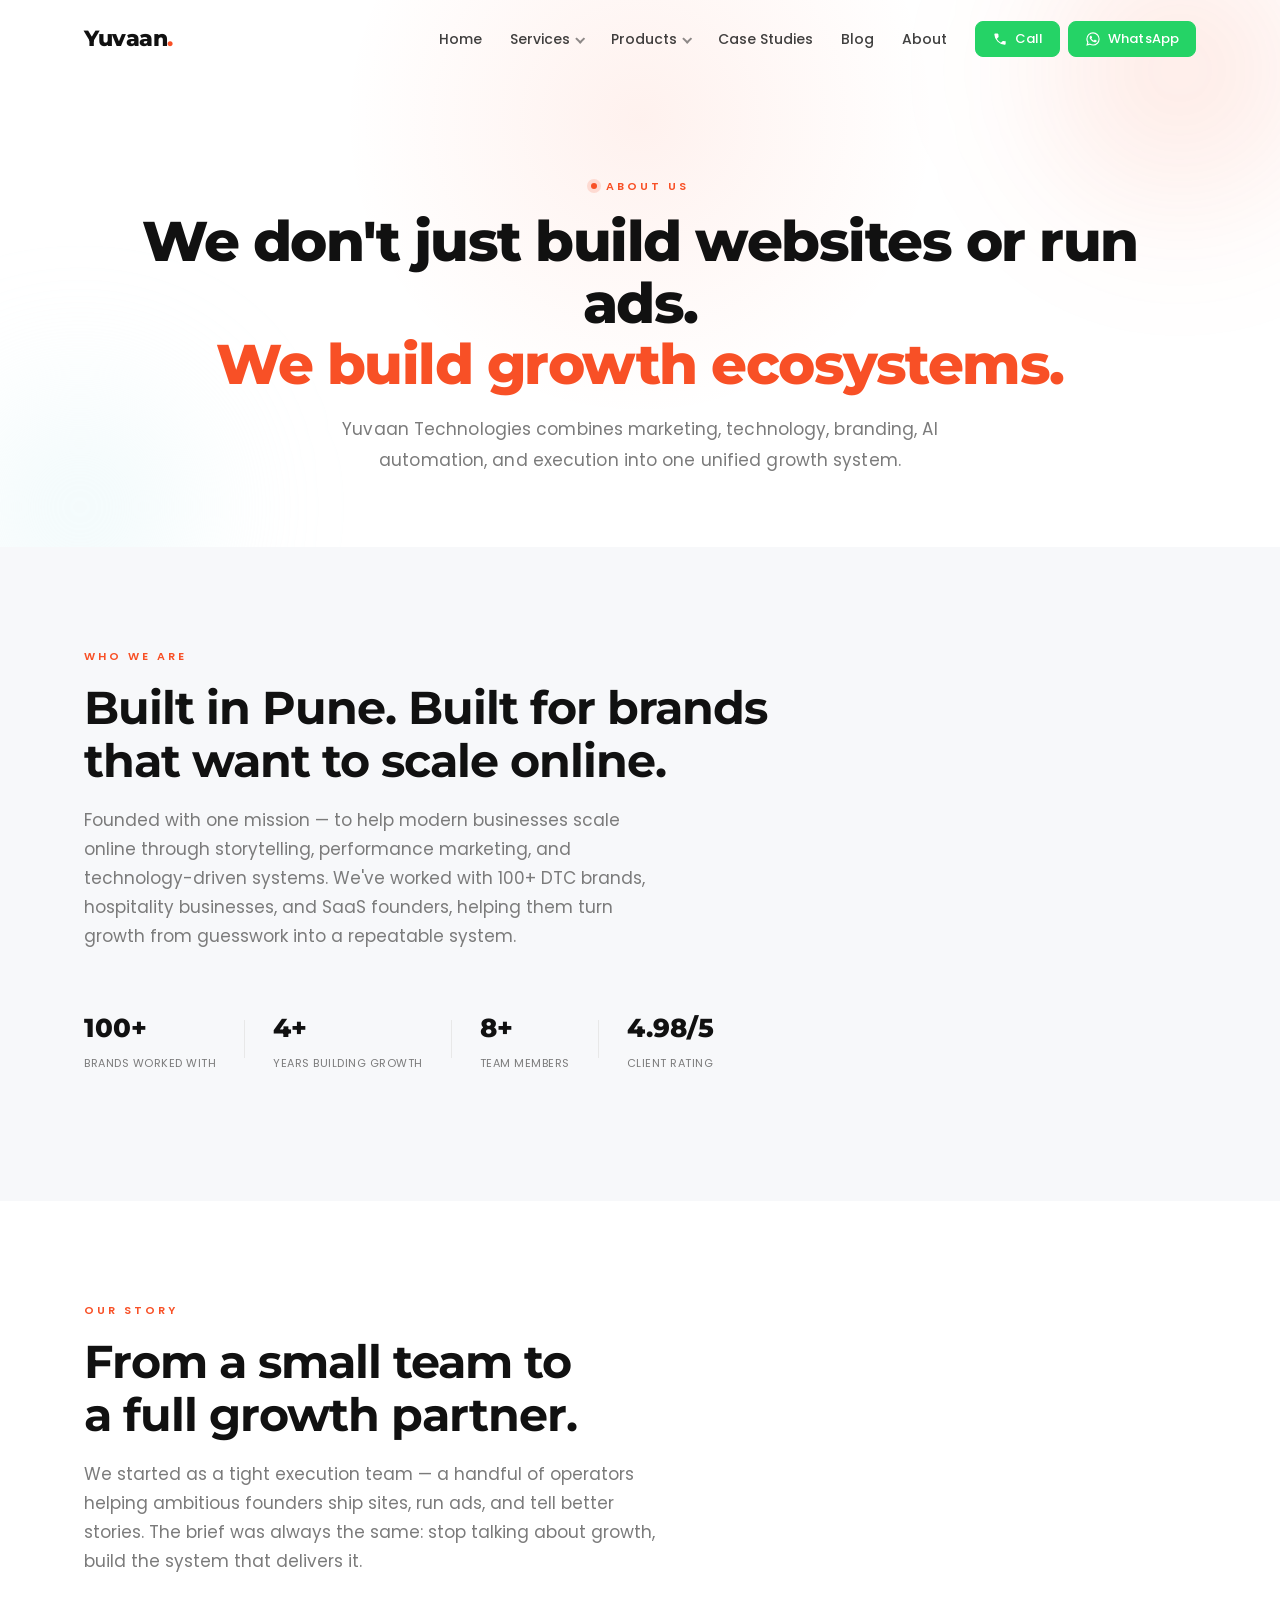
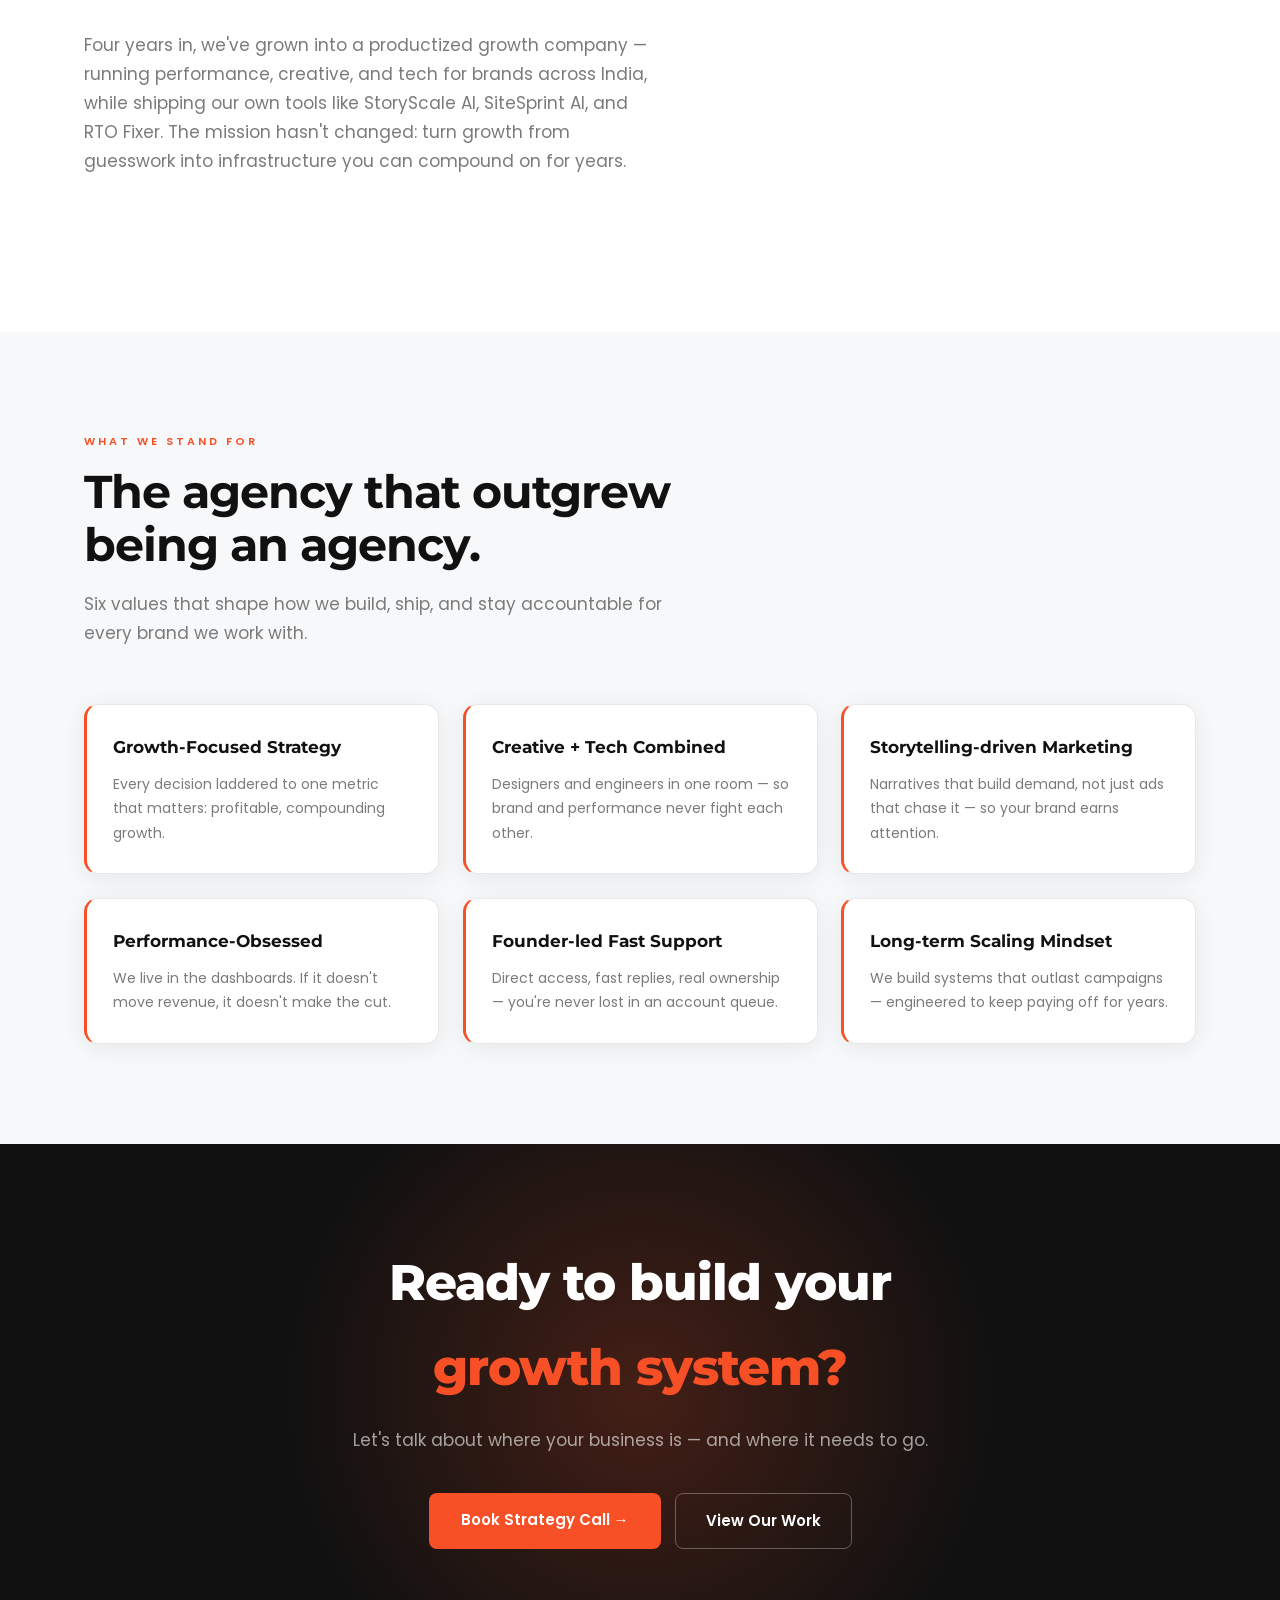
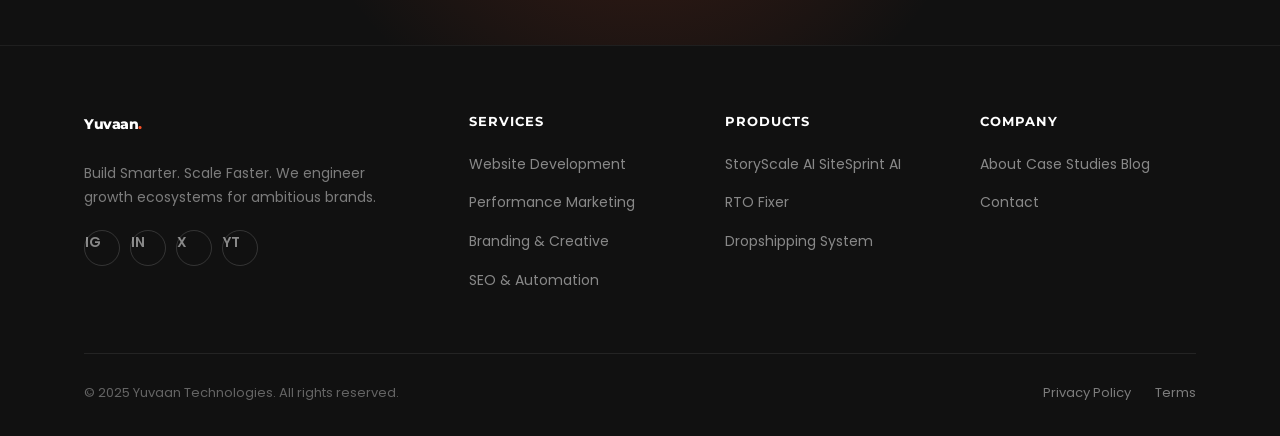
==== commit 702b640a: "Add cache-busting version query to CSS and JS on every page Append ?v=<build> to css/style.css and j" ====
--- a/about.html
+++ b/about.html
@@ -6,7 +6,7 @@
   <title>About — Yuvaan Technologies | Built in Pune for Brands That Scale</title>
   <meta name="description" content="Yuvaan Technologies combines marketing, technology, branding, AI automation, and execution into one unified growth system for ambitious brands."/>
   <link href="https://fonts.googleapis.com/css2?family=Montserrat:wght@400;600;700;800&family=Poppins:wght@300;400;500&display=swap" rel="stylesheet"/>
-  <link rel="stylesheet" href="css/style.css"/>
+  <link rel="stylesheet" href="css/style.css?v=202606171608"/>
 </head>
 <body>
 
@@ -191,6 +191,6 @@
     </div>
   </footer>
 
-  <script src="js/main.js"></script>
+  <script src="js/main.js?v=202606171608"></script>
 </body>
 </html>
--- a/css/style.css
+++ b/css/style.css
@@ -2093,10 +2093,11 @@
 .reveal {
   opacity: 0;
   transform: translateY(34px);
-  transition: opacity 0.9s var(--ease), transform 0.9s var(--ease);
-  will-change: opacity, transform;
-}
-.reveal.in { opacity: 1; transform: none; }
+  filter: blur(6px);
+  transition: opacity 0.9s var(--ease), transform 0.9s var(--ease), filter 0.9s var(--ease);
+  will-change: opacity, transform, filter;
+}
+.reveal.in { opacity: 1; transform: none; filter: blur(0); }
 
 .x-visually-hidden {
   position: absolute; width: 1px; height: 1px;
@@ -4357,3 +4358,253 @@
     font-size: 14px !important;
   }
 }
+
+/* =================================================================
+   REFINEMENT PASS — premium polish + mobile perfection
+   Purely additive. Does not alter colors, fonts, content, or layout.
+   ================================================================= */
+
+/* ---- Smooth, lazy image fade-in ---- */
+img[loading="lazy"] {
+  opacity: 0;
+  transition: opacity 0.6s var(--ease);
+}
+img[loading="lazy"].is-loaded { opacity: 1; }
+/* Graceful fallback: fade in via keyframe in case JS misses an image */
+@keyframes ytImgIn { to { opacity: 1; } }
+img[loading="lazy"] { animation: ytImgIn 1s var(--ease) 0.4s forwards; }
+
+/* ---- Smoother section transitions between alternating bgs ---- */
+.section + .section,
+.x-products + section,
+.x-services + section { position: relative; }
+
+/* ---- Refined card hover state shared across the site ---- */
+.service-card,
+.product-card,
+.why-card,
+.case-card,
+.outcome-tile,
+.price-card,
+.x-card,
+.x-prod,
+.pm-case,
+.pm-result,
+.pm-what-card,
+.x-why2-card,
+.x-proj,
+.outcome-grid .outcome-tile {
+  transition: transform 0.45s var(--ease), box-shadow 0.45s var(--ease),
+              border-color 0.45s var(--ease), background 0.3s ease;
+}
+
+/* Soft inner glow on dark cards */
+.product-card:hover,
+.x-prod:hover,
+.pm-case:hover {
+  box-shadow: 0 22px 60px rgba(248,80,38,0.18),
+              inset 0 1px 0 rgba(255,255,255,0.06);
+}
+
+/* ---- Smoother button press ---- */
+.btn-primary, .btn-outline, .btn-nav, .btn-dark, .btn-product, .nav-cta {
+  -webkit-tap-highlight-color: transparent;
+}
+
+/* ---- Link feedback (text links inside copy) ---- */
+.card-link, .case-link, .x-card-btn, .x-prod-cta, .x-proj-cta {
+  position: relative;
+}
+.card-link::after {
+  content: "";
+  position: absolute;
+  left: 0; bottom: -2px;
+  width: 100%; height: 1px;
+  background: currentColor;
+  transform: scaleX(0);
+  transform-origin: left;
+  transition: transform 0.35s var(--ease);
+}
+.card-link:hover::after { transform: scaleX(1); }
+
+/* ---- Performance: skip rendering offscreen cards ---- */
+.x-svc-grid,
+.x-prod-grid,
+.x-why2-grid,
+.pm-cases-grid,
+.pm-what-grid,
+.pm-results-grid,
+.pm-industries-grid,
+.x-portfolio-grid {
+  content-visibility: auto;
+  contain-intrinsic-size: 600px 800px;
+}
+
+/* ---- Hero subtitle rhythm + alignment polish ---- */
+.page-hero .page-sub { letter-spacing: 0.1px; }
+.section-title { letter-spacing: -1px; }
+
+/* ---- Better visual rhythm between paragraphs ---- */
+.section-intro + .section-intro { margin-top: 8px; }
+
+/* =================================================================
+   MOBILE & TABLET — perfected responsiveness
+   ================================================================= */
+
+/* Tablet: shrink the dense nav so 3 dropdowns + 2 green CTAs fit cleanly */
+@media (max-width: 1100px) and (min-width: 901px) {
+  .nav-links { gap: 18px; }
+  .nav-cta { padding: 8px 12px; font-size: 12.5px !important; }
+}
+
+/* General mobile tightening */
+@media (max-width: 900px) {
+  .container { padding: 0 22px; }
+  .page-hero { padding: 130px 0 56px; }
+  .page-hero h1 { line-height: 1.12; }
+  .product-hero { padding: 130px 0 60px; }
+  .cta-banner { padding: 72px 0; }
+  .pm-cases { padding: 64px 0; }
+  .x-portfolio-head { margin-bottom: 36px; }
+}
+
+/* Phone */
+@media (max-width: 640px) {
+  /* Hero text scale */
+  .page-hero h1 { font-size: clamp(28px, 8vw, 38px); letter-spacing: -1px; }
+  .page-sub { font-size: 15px; line-height: 1.7; }
+
+  /* Hero CTA pair: stack full-width */
+  .hero-cta { flex-direction: column; gap: 12px; }
+  .hero-cta .btn-primary,
+  .hero-cta .btn-outline,
+  .hero-cta button.btn-primary { width: 100%; text-align: center; }
+
+  /* Cards: comfortable mobile spacing */
+  .service-card, .feature-tag, .why-card, .case-card, .outcome-tile,
+  .x-card, .x-prod, .pm-case, .pm-result, .pm-what-card, .x-why2-card { padding: 24px 22px; }
+
+  /* Section spacing */
+  .section { padding: 64px 0; }
+  .x-services, .x-products, .x-why2, .x-process2,
+  .pm-results, .pm-cases, .pm-what, .pm-process, .pm-industries,
+  .x-portfolio { padding: 64px 0; }
+
+  /* Headings */
+  .section-title { font-size: clamp(26px, 7vw, 36px); }
+  .x-h2 { font-size: clamp(26px, 7vw, 36px); }
+
+  /* Marquee text-only stays readable */
+  .x-stmt-item { font-size: 16px; padding: 0 4px; }
+
+  /* CTA banner */
+  .cta-buttons { flex-direction: column; }
+  .cta-buttons .btn-primary,
+  .cta-buttons .btn-outline { width: 100%; text-align: center; }
+
+  /* Process timeline node alignment on mobile */
+  .x-tl-step.left .x-tl-card,
+  .x-tl-step.right .x-tl-card { display: block; }
+
+  /* Modal padding tightened */
+  .x-modal { padding: 14px; }
+  .x-contact-dialog { padding: 26px 22px 22px; border-radius: 16px; }
+
+  /* Video lightbox: full width minus margins */
+  .x-modal-dialog { width: 100%; }
+
+  /* Nav: hide the underline animation on mobile (cleaner) */
+  .nav-links > li > a:not(.btn-nav)::after { display: none; }
+}
+
+/* Very small phones */
+@media (max-width: 380px) {
+  .container { padding: 0 18px; }
+  .page-hero { padding: 120px 0 48px; }
+  .section { padding: 56px 0; }
+  .hero-cta .btn-primary,
+  .hero-cta .btn-outline { padding: 13px 24px; font-size: 14px; }
+  .nav-cta { padding: 10px 12px; font-size: 13px !important; }
+  .nav-cta span { display: inline; }
+}
+
+/* Landscape phones: keep the hero usable */
+@media (max-height: 500px) and (orientation: landscape) {
+  .page-hero, .product-hero, .x-hero { min-height: auto; padding-top: 110px; padding-bottom: 40px; }
+}
+
+/* =================================================================
+   CREATIVE LAYER 2 — cursor glow, 3D tilt, auto-hide nav
+   Additive only; brand identity, colors, fonts, content unchanged.
+   ================================================================= */
+
+/* ---- Interactive cards: cursor-follow glow + subtle 3D tilt ---- */
+.yt-tiltcard {
+  position: relative;
+  transform-style: preserve-3d;
+  transition: transform 0.4s var(--ease), box-shadow 0.45s var(--ease),
+              border-color 0.45s var(--ease);
+}
+.yt-glow {
+  position: absolute;
+  inset: 0;
+  z-index: -1;
+  border-radius: inherit;
+  pointer-events: none;
+  opacity: 0;
+  transition: opacity 0.4s var(--ease);
+  background: radial-gradient(220px circle at var(--mx, 50%) var(--my, 50%),
+              rgba(248,80,38,0.14), transparent 60%);
+}
+.yt-tiltcard:hover .yt-glow { opacity: 1; }
+
+/* Keep media inside tilt cards from flattening oddly */
+.yt-tiltcard .x-proj-frame,
+.yt-tiltcard img { transform: translateZ(0.01px); }
+
+/* ---- Auto-hide nav on scroll-down, reveal on scroll-up ---- */
+.nav { transition: transform 0.4s var(--ease), background 0.3s ease,
+                   padding 0.3s ease, box-shadow 0.3s ease; }
+.nav.nav-hidden { transform: translateY(-100%); }
+
+/* ---- Logo dot gentle pulse ---- */
+@keyframes ytLogoPulse {
+  0%, 100% { transform: scale(1); opacity: 1; }
+  50% { transform: scale(1.25); opacity: 0.75; }
+}
+.logo span { display: inline-block; animation: ytLogoPulse 3.5s var(--ease) infinite; }
+
+/* ---- Section-label: animated leading line for a refined editorial feel ---- */
+.section-label:not(.center) { position: relative; }
+
+/* ---- Smoother focus ring already set; add elegant button ripple base ---- */
+.btn-primary, .btn-outline, .btn-dark, .btn-product, .nav-cta {
+  position: relative;
+  overflow: hidden;
+}
+.yt-ripple {
+  position: absolute;
+  border-radius: 50%;
+  transform: translate(-50%, -50%) scale(0);
+  background: rgba(255,255,255,0.4);
+  pointer-events: none;
+  animation: ytRipple 0.6s var(--ease) forwards;
+  z-index: 0;
+}
+.btn-outline .yt-ripple { background: rgba(248,80,38,0.25); }
+@keyframes ytRipple {
+  to { transform: translate(-50%, -50%) scale(3); opacity: 0; }
+}
+
+@media (prefers-reduced-motion: reduce) {
+  .logo span { animation: none; }
+  .yt-tiltcard { transform: none !important; }
+  .nav.nav-hidden { transform: none; }
+  .yt-ripple { display: none; }
+}
+
+/* Disable tilt/glow weight on small screens for performance */
+@media (max-width: 900px) {
+  .yt-tiltcard { transform: none !important; }
+  .yt-glow { display: none; }
+}
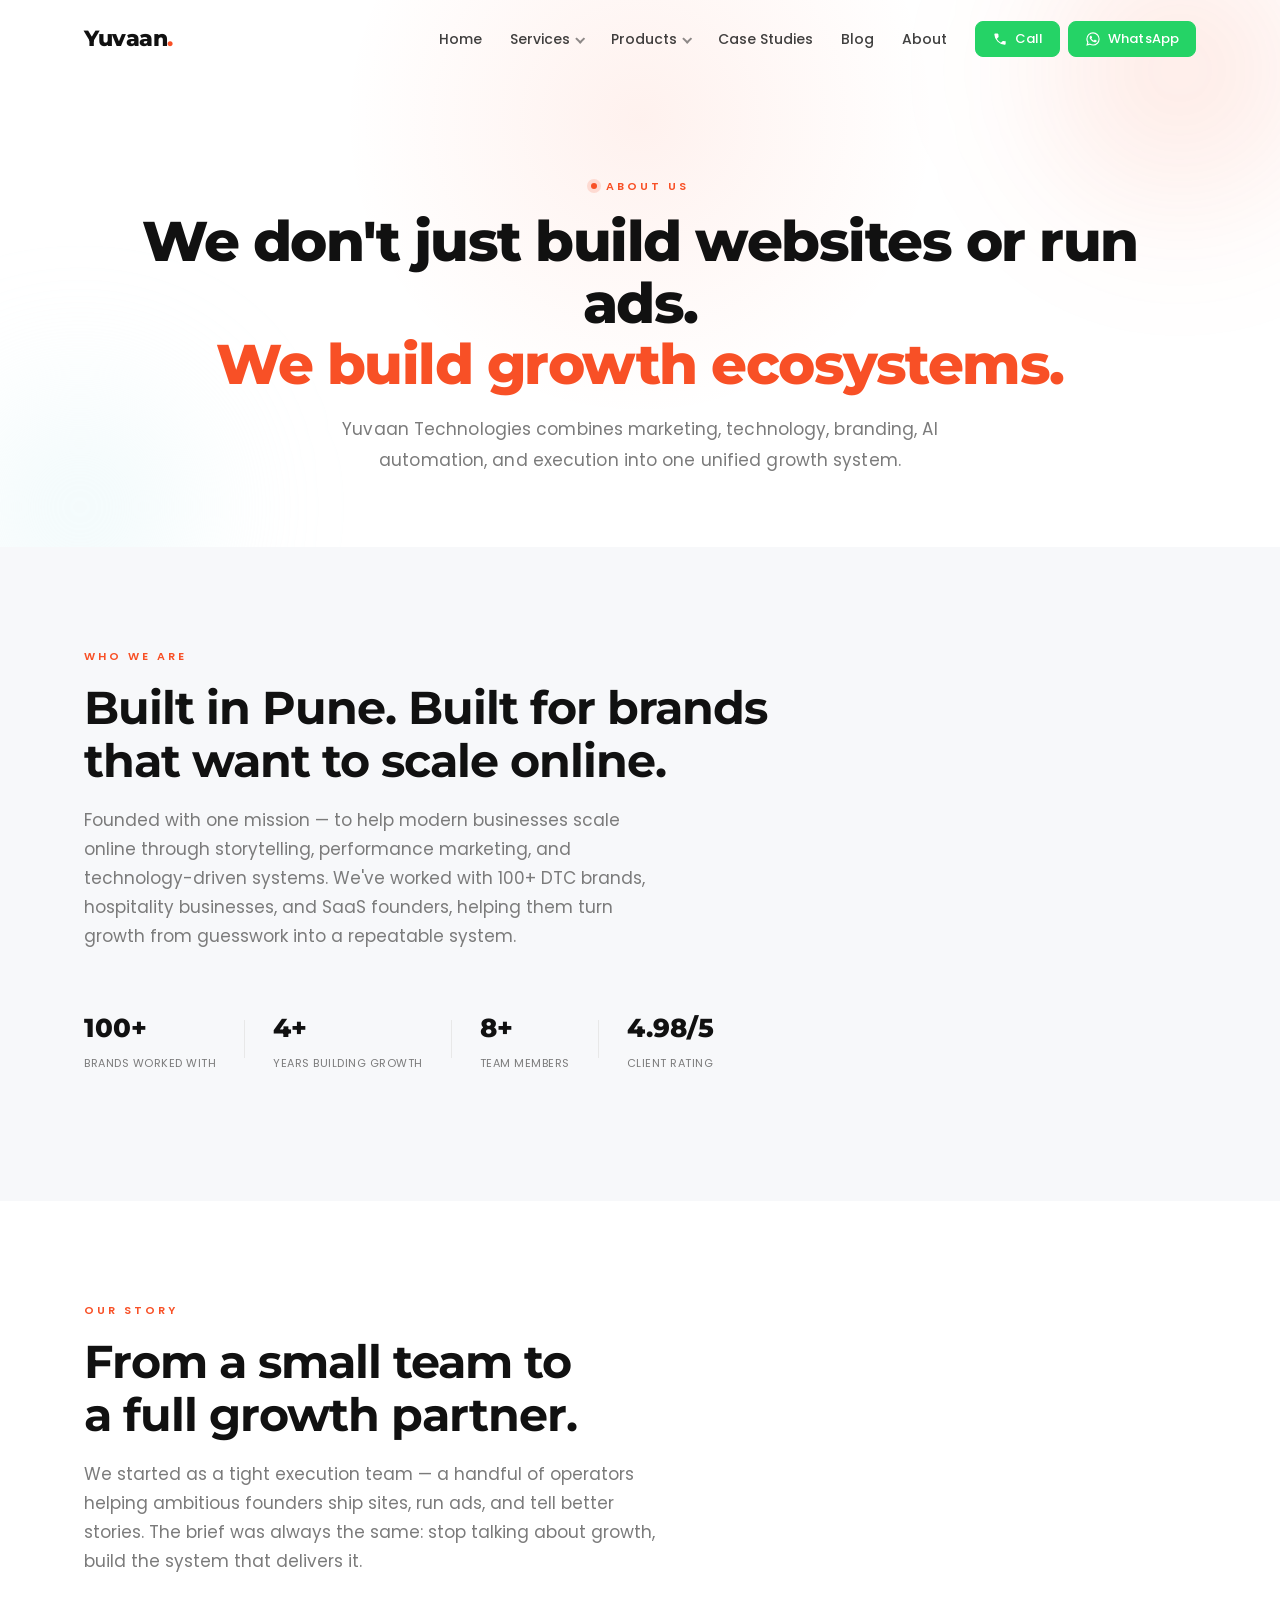
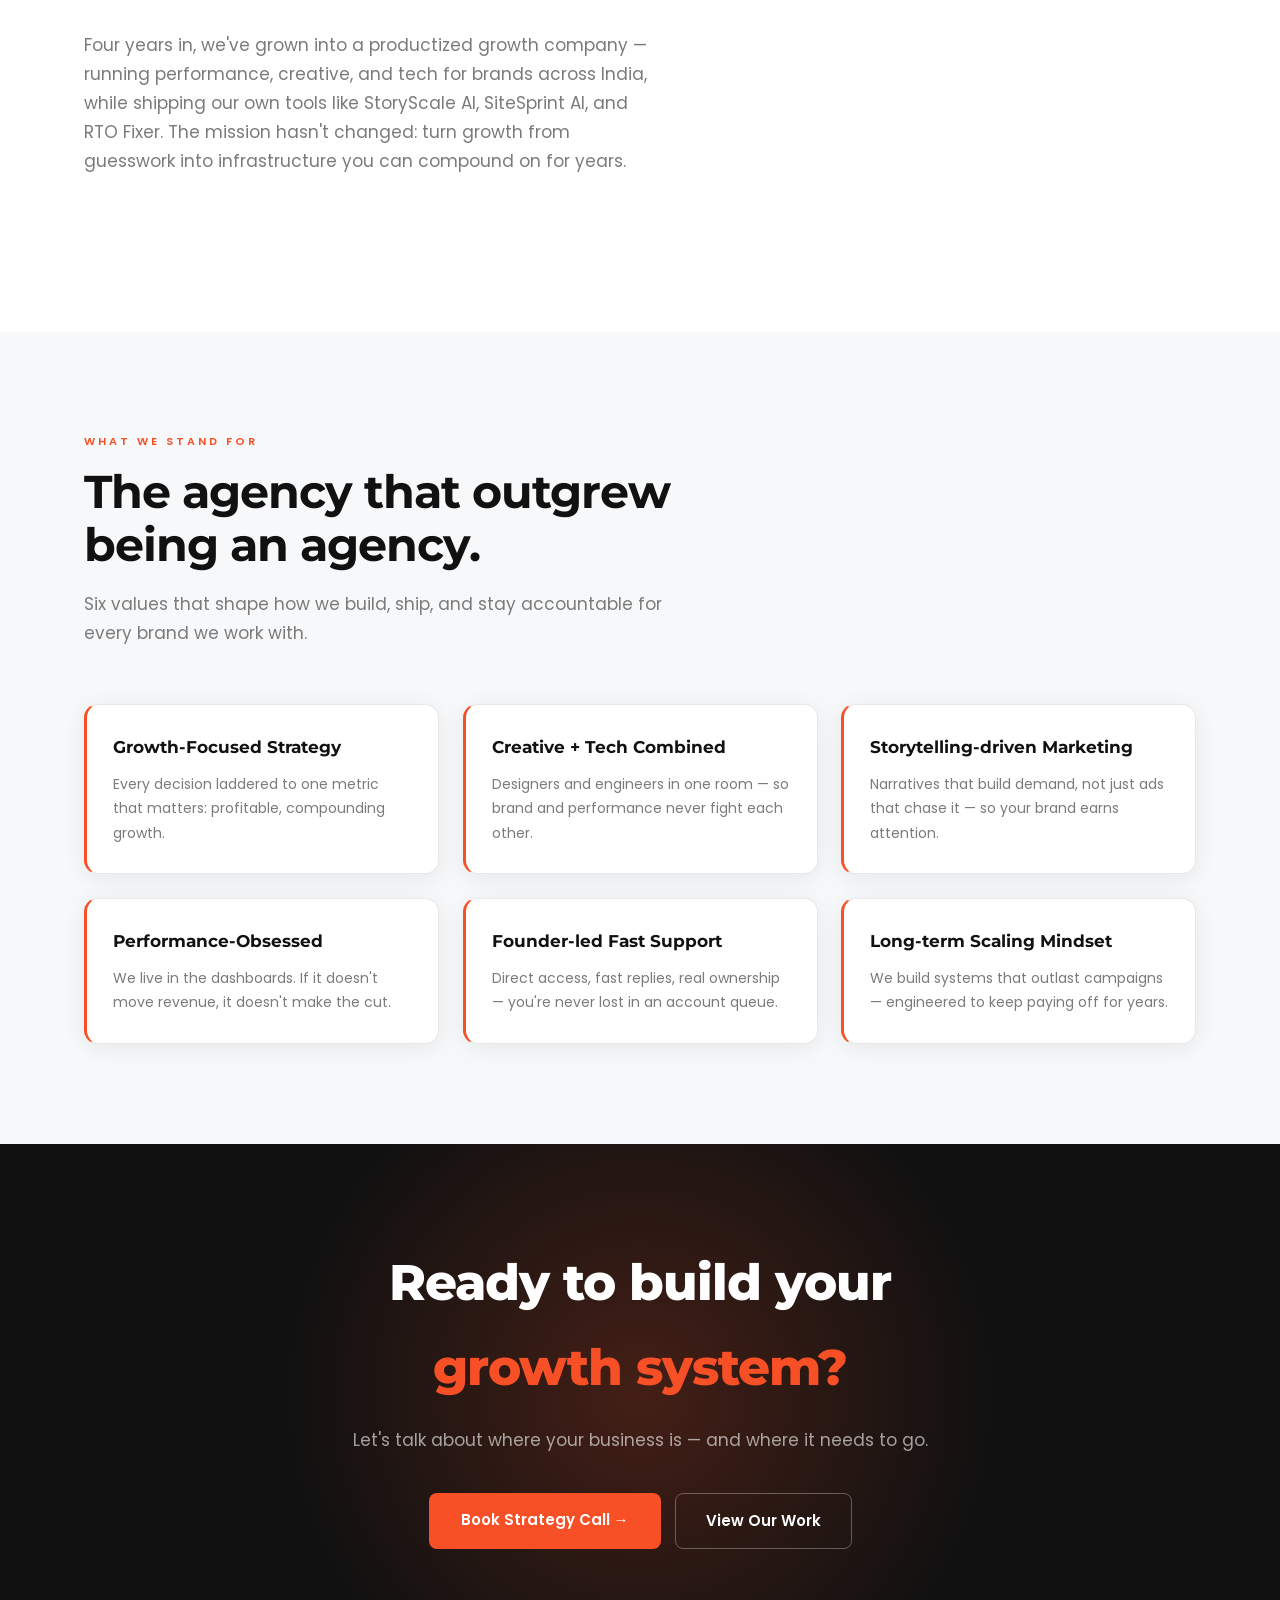
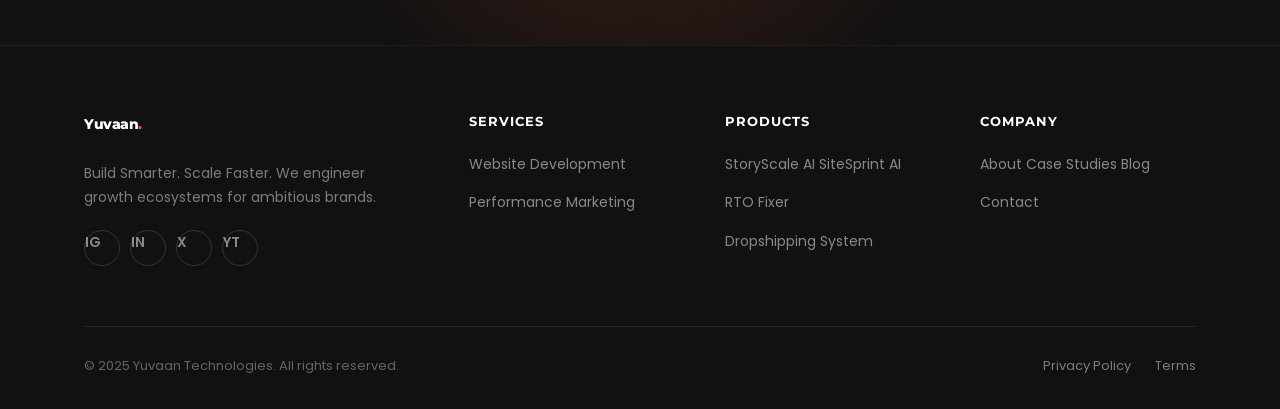
==== commit c4103acf: "Remove Creative & Branding and SEO & Automation services - Delete creative-branding.html and seo-aut" ====
--- a/about.html
+++ b/about.html
@@ -6,7 +6,7 @@
   <title>About — Yuvaan Technologies | Built in Pune for Brands That Scale</title>
   <meta name="description" content="Yuvaan Technologies combines marketing, technology, branding, AI automation, and execution into one unified growth system for ambitious brands."/>
   <link href="https://fonts.googleapis.com/css2?family=Montserrat:wght@400;600;700;800&family=Poppins:wght@300;400;500&display=swap" rel="stylesheet"/>
-  <link rel="stylesheet" href="css/style.css?v=202606171608"/>
+  <link rel="stylesheet" href="css/style.css?v=202606180717"/>
 </head>
 <body>
 
@@ -23,9 +23,7 @@
             <a href="performance-marketing.html">Performance Marketing</a>
             <a href="website-development.html">Website Development</a>
             <a href="ai-automation.html">AI &amp; Automation</a>
-            <a href="creative-branding.html">Creative &amp; Branding</a>
             <a href="video-production-ugc.html">Video Production &amp; UGC</a>
-            <a href="seo-automation.html">SEO &amp; Automation</a>
           </div>
         </li>
 
@@ -163,8 +161,6 @@
           <h5>Services</h5>
           <a href="index.html#services">Website Development</a>
           <a href="index.html#services">Performance Marketing</a>
-          <a href="index.html#services">Branding &amp; Creative</a>
-          <a href="index.html#services">SEO &amp; Automation</a>
         </div>
         <div class="footer-col">
           <h5>Products</h5>
@@ -191,6 +187,6 @@
     </div>
   </footer>
 
-  <script src="js/main.js?v=202606171608"></script>
+  <script src="js/main.js?v=202606180717"></script>
 </body>
 </html>
--- a/css/style.css
+++ b/css/style.css
@@ -2343,8 +2343,8 @@
 
 .x-svc-grid {
   display: grid;
-  grid-template-columns: repeat(3, 1fr);
-  gap: 24px;
+  grid-template-columns: repeat(4, 1fr);
+  gap: 22px;
 }
 
 .x-card {
@@ -4608,3 +4608,181 @@
   .yt-tiltcard { transform: none !important; }
   .yt-glow { display: none; }
 }
+
+/* =================================================================
+   VIDEO PRODUCTION & UGC — PORTFOLIO GALLERY
+   ================================================================= */
+.vp { padding: 60px 0 110px; background: var(--white); }
+
+.vp-cat { margin-bottom: 80px; }
+.vp-cat:last-child { margin-bottom: 0; }
+
+.vp-cat-head {
+  display: flex;
+  align-items: flex-start;
+  gap: 22px;
+  margin-bottom: 32px;
+  padding-bottom: 22px;
+  border-bottom: 1px solid var(--border);
+}
+.vp-cat-no {
+  font-family: 'Montserrat', sans-serif;
+  font-size: 14px;
+  font-weight: 800;
+  letter-spacing: 2px;
+  color: var(--orange);
+  padding-top: 6px;
+  flex-shrink: 0;
+}
+.vp-cat-title {
+  font-family: 'Montserrat', sans-serif;
+  font-size: clamp(24px, 3vw, 36px);
+  font-weight: 800;
+  color: var(--dark);
+  line-height: 1.15;
+  letter-spacing: -0.8px;
+  margin-bottom: 6px;
+}
+.vp-cat-sub {
+  font-size: 15px;
+  color: var(--gray);
+  line-height: 1.6;
+  max-width: 640px;
+}
+
+/* Grid */
+.vp-grid {
+  display: grid;
+  grid-template-columns: repeat(3, 1fr);
+  gap: 22px;
+}
+.vp-grid-shorts { grid-template-columns: repeat(4, 1fr); }
+
+/* Card */
+.vp-card {
+  position: relative;
+  display: block;
+  width: 100%;
+  aspect-ratio: 16 / 9;
+  border: 1px solid var(--border);
+  border-radius: 16px;
+  overflow: hidden;
+  padding: 0;
+  background: var(--dark);
+  cursor: pointer;
+  box-shadow: 0 14px 36px rgba(0,0,0,0.08);
+  transition: transform 0.45s var(--ease), box-shadow 0.45s var(--ease),
+              border-color 0.45s var(--ease);
+}
+.vp-card:hover {
+  transform: translateY(-6px);
+  border-color: rgba(248,80,38,0.45);
+  box-shadow: 0 26px 60px rgba(248,80,38,0.20);
+}
+.vp-card-short { aspect-ratio: 9 / 16; }
+
+.vp-thumb {
+  position: absolute;
+  inset: 0;
+  width: 100%;
+  height: 100%;
+  object-fit: cover;
+  transform: scale(1.02);
+  transition: transform 0.8s var(--ease), filter 0.4s ease;
+}
+.vp-card:hover .vp-thumb { transform: scale(1.08); filter: brightness(1.05); }
+.vp-card-short .vp-thumb { object-position: center; }
+
+.vp-shade {
+  position: absolute;
+  inset: 0;
+  background: linear-gradient(180deg, rgba(17,17,17,0.05) 0%, rgba(17,17,17,0.08) 50%, rgba(17,17,17,0.55) 100%);
+  pointer-events: none;
+  transition: opacity 0.4s ease;
+}
+.vp-card:hover .vp-shade { opacity: 0.7; }
+
+/* Format badge */
+.vp-badge {
+  position: absolute;
+  top: 14px; left: 14px;
+  background: rgba(17,17,17,0.6);
+  backdrop-filter: blur(8px);
+  color: var(--white);
+  font-family: 'Montserrat', sans-serif;
+  font-size: 10px;
+  font-weight: 700;
+  letter-spacing: 1.5px;
+  text-transform: uppercase;
+  padding: 5px 10px;
+  border-radius: 100px;
+  border: 1px solid rgba(255,255,255,0.16);
+  z-index: 2;
+}
+.vp-badge-film { background: rgba(248,80,38,0.85); border-color: rgba(248,80,38,1); }
+
+/* Play button */
+.vp-play {
+  position: absolute;
+  top: 50%; left: 50%;
+  transform: translate(-50%, -50%) scale(0.96);
+  width: 64px; height: 64px;
+  border-radius: 50%;
+  background: var(--orange);
+  display: flex;
+  align-items: center;
+  justify-content: center;
+  box-shadow: 0 10px 28px rgba(248,80,38,0.45);
+  transition: transform 0.35s var(--ease), box-shadow 0.35s var(--ease);
+  z-index: 2;
+}
+.vp-card:hover .vp-play {
+  transform: translate(-50%, -50%) scale(1.08);
+  box-shadow: 0 14px 36px rgba(248,80,38,0.6);
+}
+.vp-play::before {
+  content: "";
+  position: absolute;
+  inset: -8px;
+  border-radius: 50%;
+  border: 2px solid rgba(248,80,38,0.45);
+  opacity: 0;
+  animation: vpPulse 2.2s var(--ease) infinite;
+}
+.vp-card:hover .vp-play::before { opacity: 0.9; }
+@keyframes vpPulse {
+  0% { transform: scale(0.92); opacity: 0.65; }
+  100% { transform: scale(1.4); opacity: 0; }
+}
+.vp-tri {
+  width: 0; height: 0;
+  margin-left: 4px;
+  border-style: solid;
+  border-width: 10px 0 10px 16px;
+  border-color: transparent transparent transparent #fff;
+}
+.vp-card-short .vp-play { width: 56px; height: 56px; }
+.vp-card-short .vp-tri { border-width: 9px 0 9px 14px; }
+
+/* Responsive */
+@media (max-width: 1024px) {
+  .vp-grid { grid-template-columns: repeat(2, 1fr); }
+  .vp-grid-shorts { grid-template-columns: repeat(3, 1fr); }
+}
+@media (max-width: 720px) {
+  .vp { padding: 40px 0 80px; }
+  .vp-cat { margin-bottom: 56px; }
+  .vp-cat-head { flex-direction: column; gap: 6px; margin-bottom: 22px; padding-bottom: 18px; }
+  .vp-grid { grid-template-columns: 1fr; gap: 16px; }
+  .vp-grid-shorts { grid-template-columns: repeat(2, 1fr); gap: 14px; }
+  .vp-play { width: 56px; height: 56px; }
+  .vp-tri { border-width: 9px 0 9px 14px; }
+}
+@media (max-width: 420px) {
+  .vp-grid-shorts { grid-template-columns: 1fr; }
+}
+
+@media (prefers-reduced-motion: reduce) {
+  .vp-play::before { animation: none; opacity: 0 !important; }
+  .vp-card:hover .vp-thumb { transform: scale(1.02); }
+}
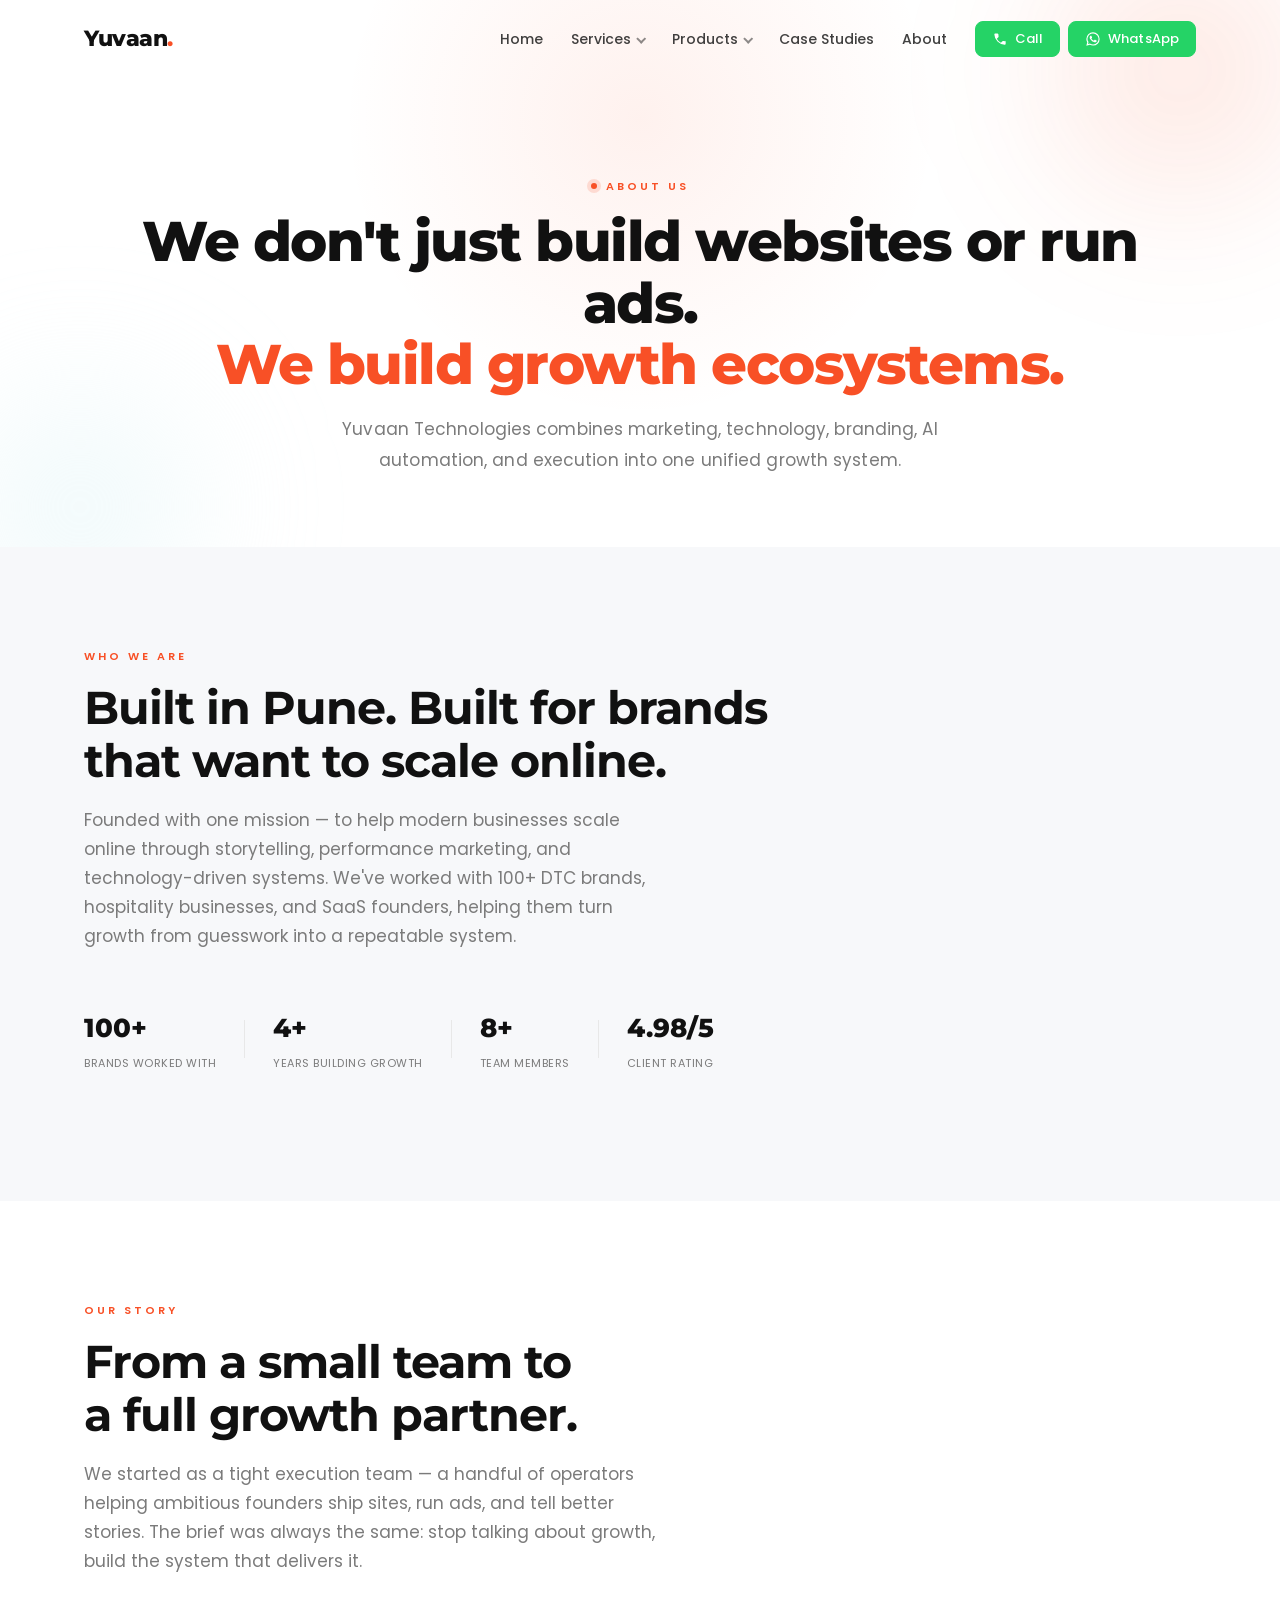
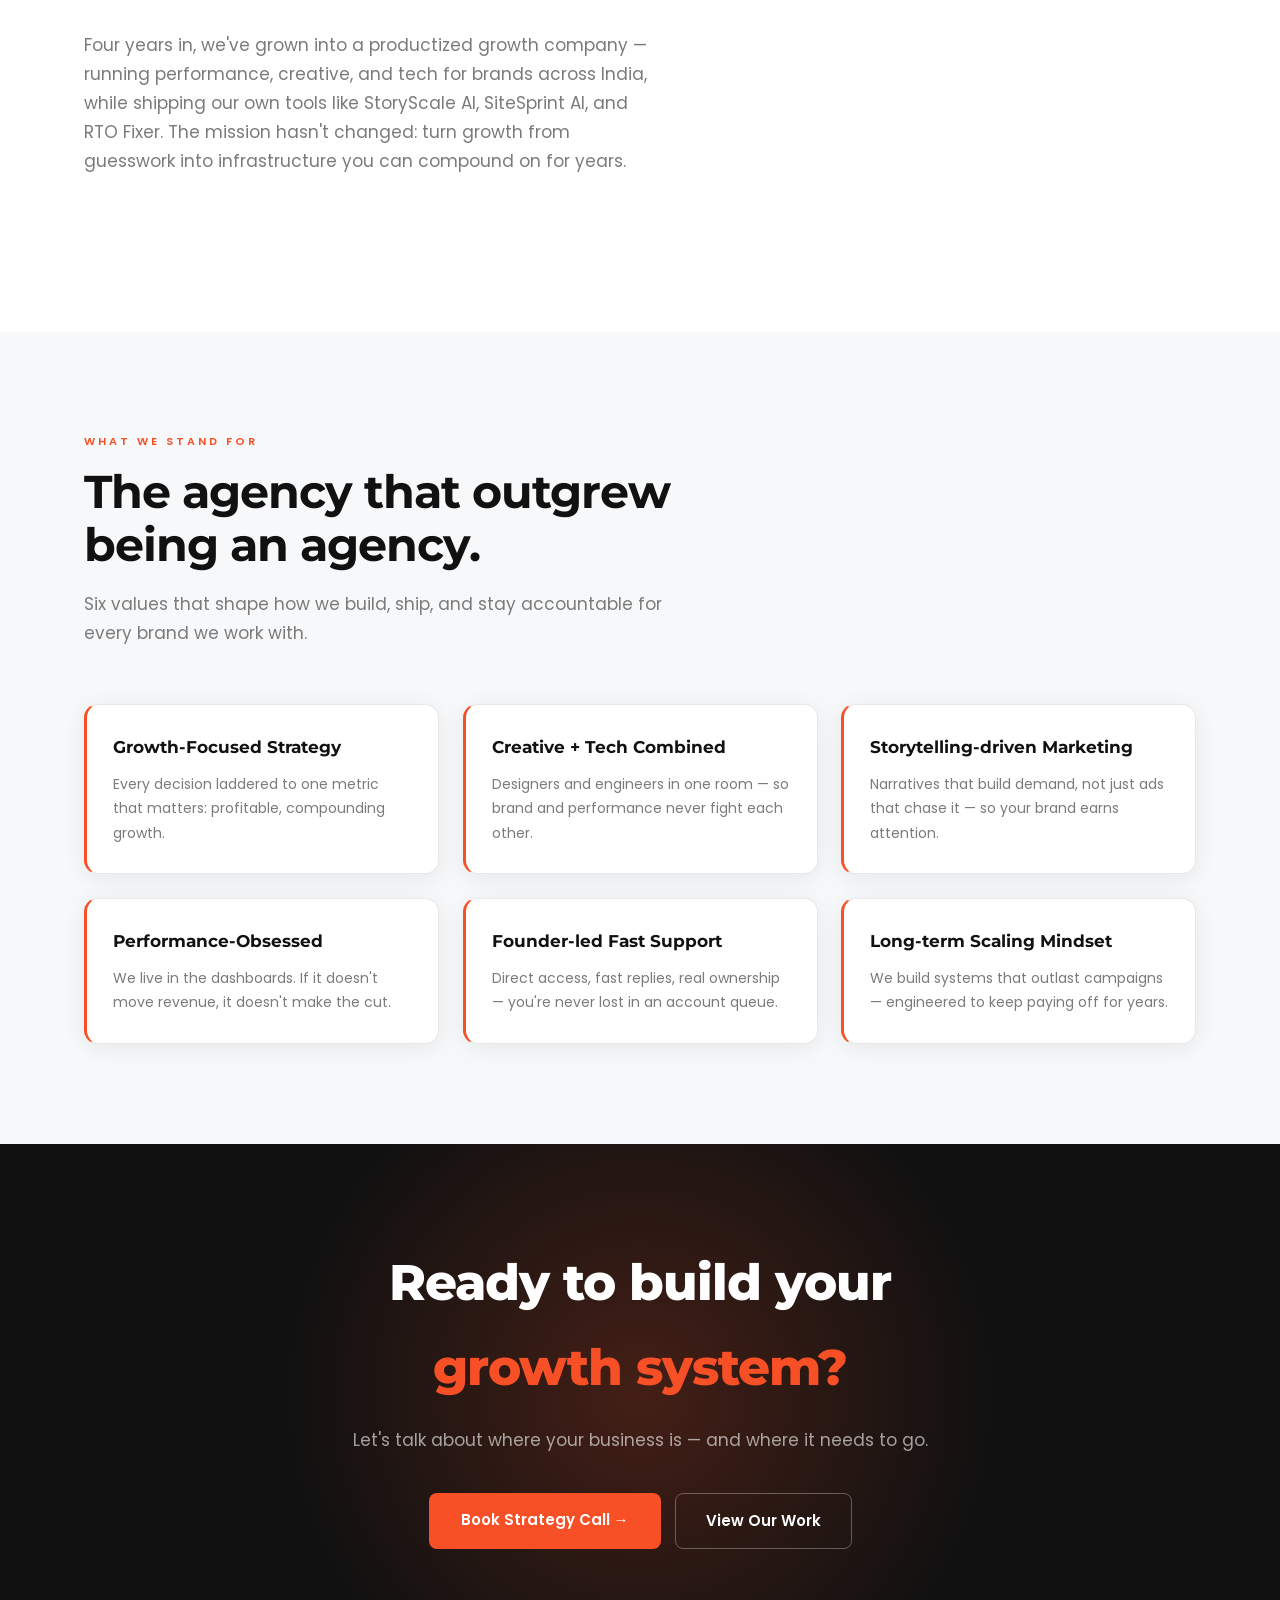
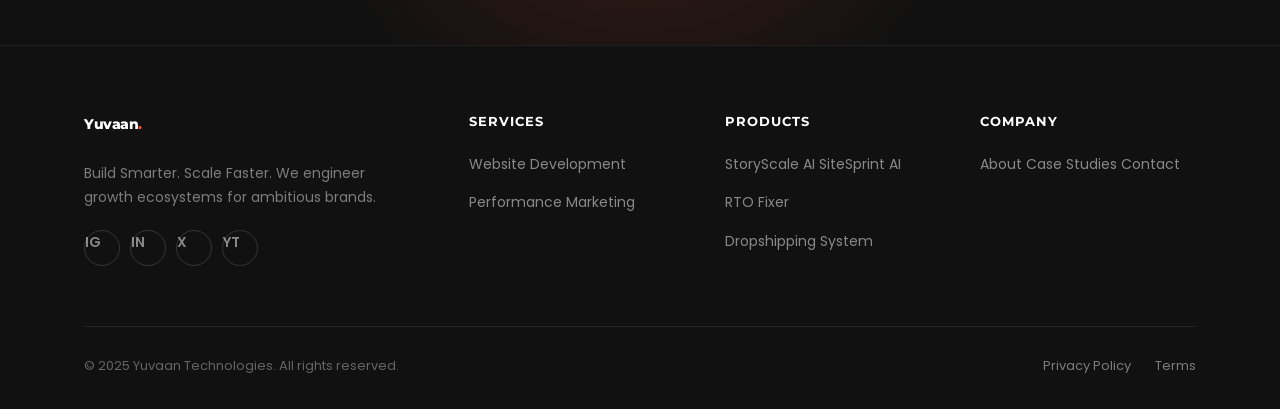
==== commit 66a9dee8: "Remove Blog link from nav and footer across all pages" ====
--- a/about.html
+++ b/about.html
@@ -6,7 +6,7 @@
   <title>About — Yuvaan Technologies | Built in Pune for Brands That Scale</title>
   <meta name="description" content="Yuvaan Technologies combines marketing, technology, branding, AI automation, and execution into one unified growth system for ambitious brands."/>
   <link href="https://fonts.googleapis.com/css2?family=Montserrat:wght@400;600;700;800&family=Poppins:wght@300;400;500&display=swap" rel="stylesheet"/>
-  <link rel="stylesheet" href="css/style.css?v=202606180717"/>
+  <link rel="stylesheet" href="css/style.css?v=202606180730"/>
 </head>
 <body>
 
@@ -46,7 +46,6 @@
         </li>
 
         <li><a href="https://yuvaantechnologies.com/case-study/">Case Studies</a></li>
-        <li><a href="index.html#blog">Blog</a></li>
         <li><a href="about.html">About</a></li>
       </ul>
       <button class="hamburger" id="hamburger" aria-label="Menu" aria-expanded="false">
@@ -173,7 +172,6 @@
           <h5>Company</h5>
           <a href="about.html">About</a>
           <a href="https://yuvaantechnologies.com/case-study/">Case Studies</a>
-          <a href="index.html#blog">Blog</a>
           <a href="index.html#contact">Contact</a>
         </div>
       </div>
@@ -187,6 +185,6 @@
     </div>
   </footer>
 
-  <script src="js/main.js?v=202606180717"></script>
+  <script src="js/main.js?v=202606180730"></script>
 </body>
 </html>
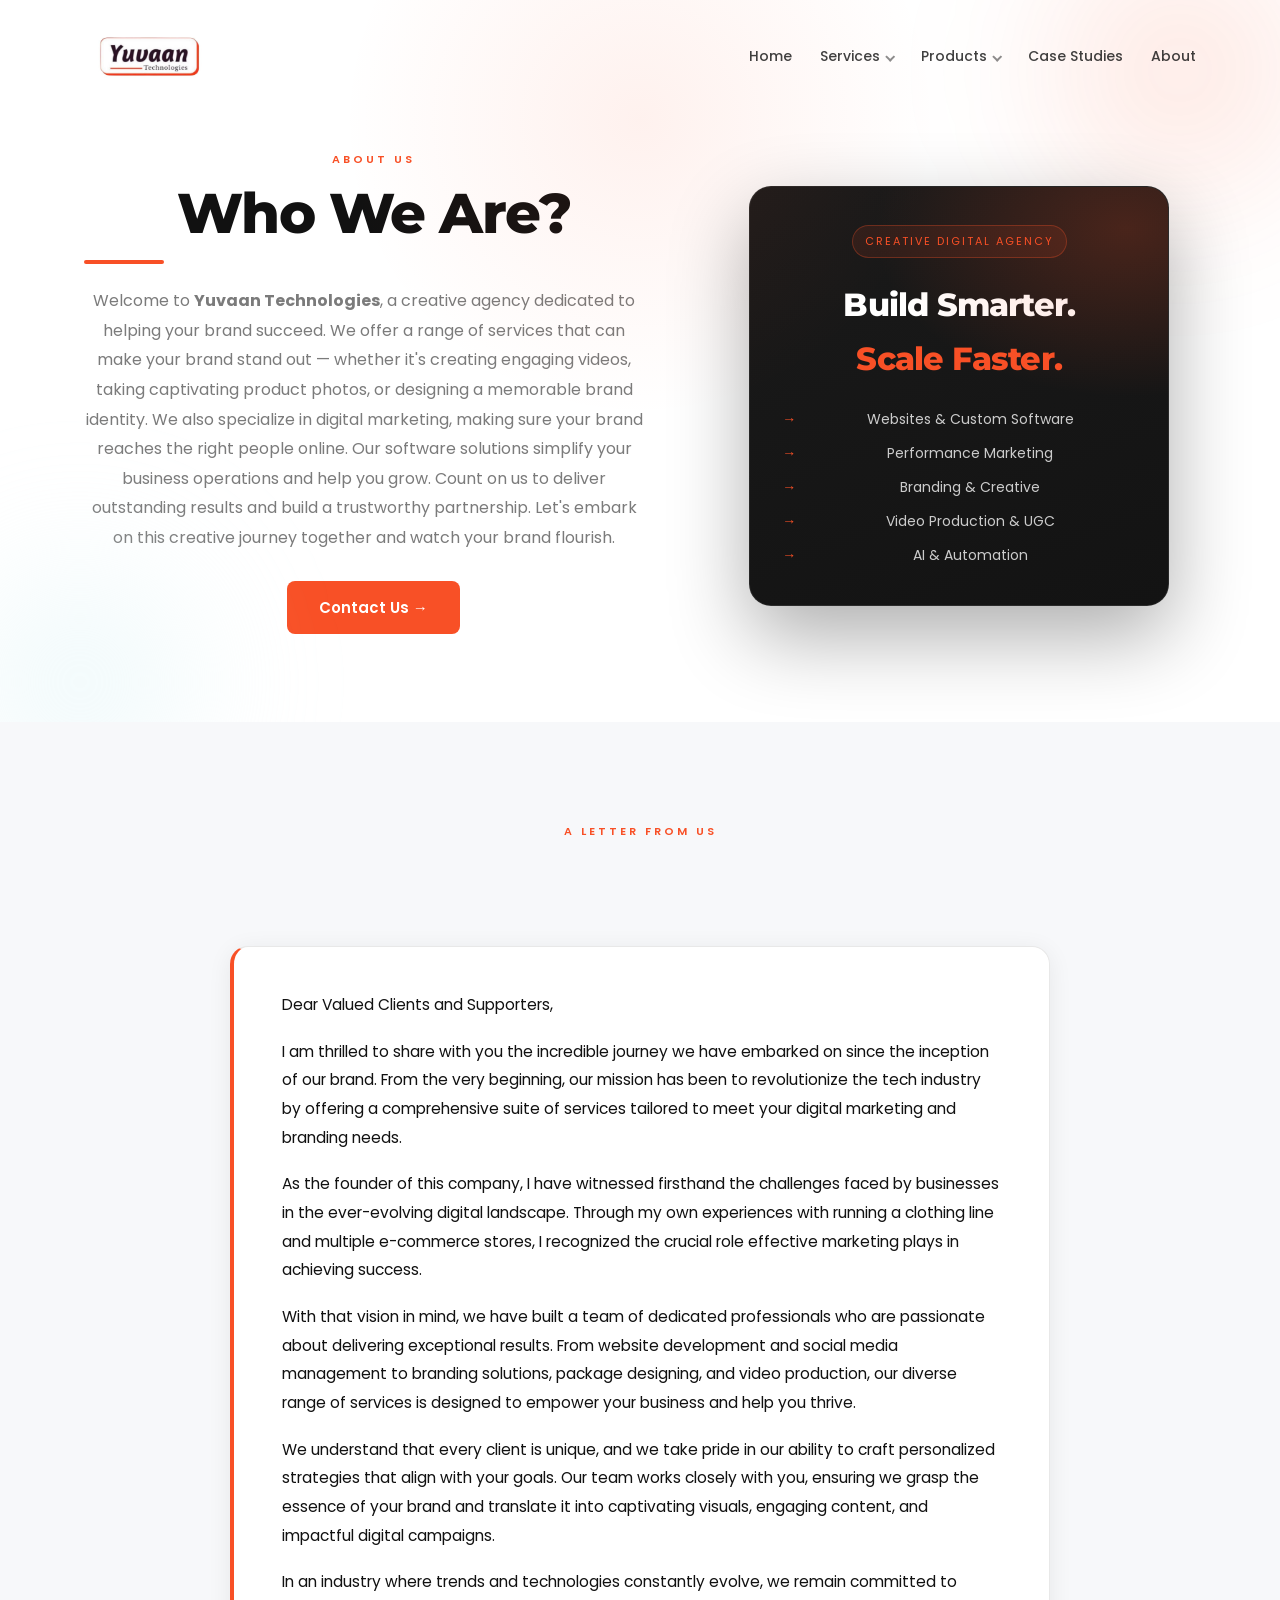
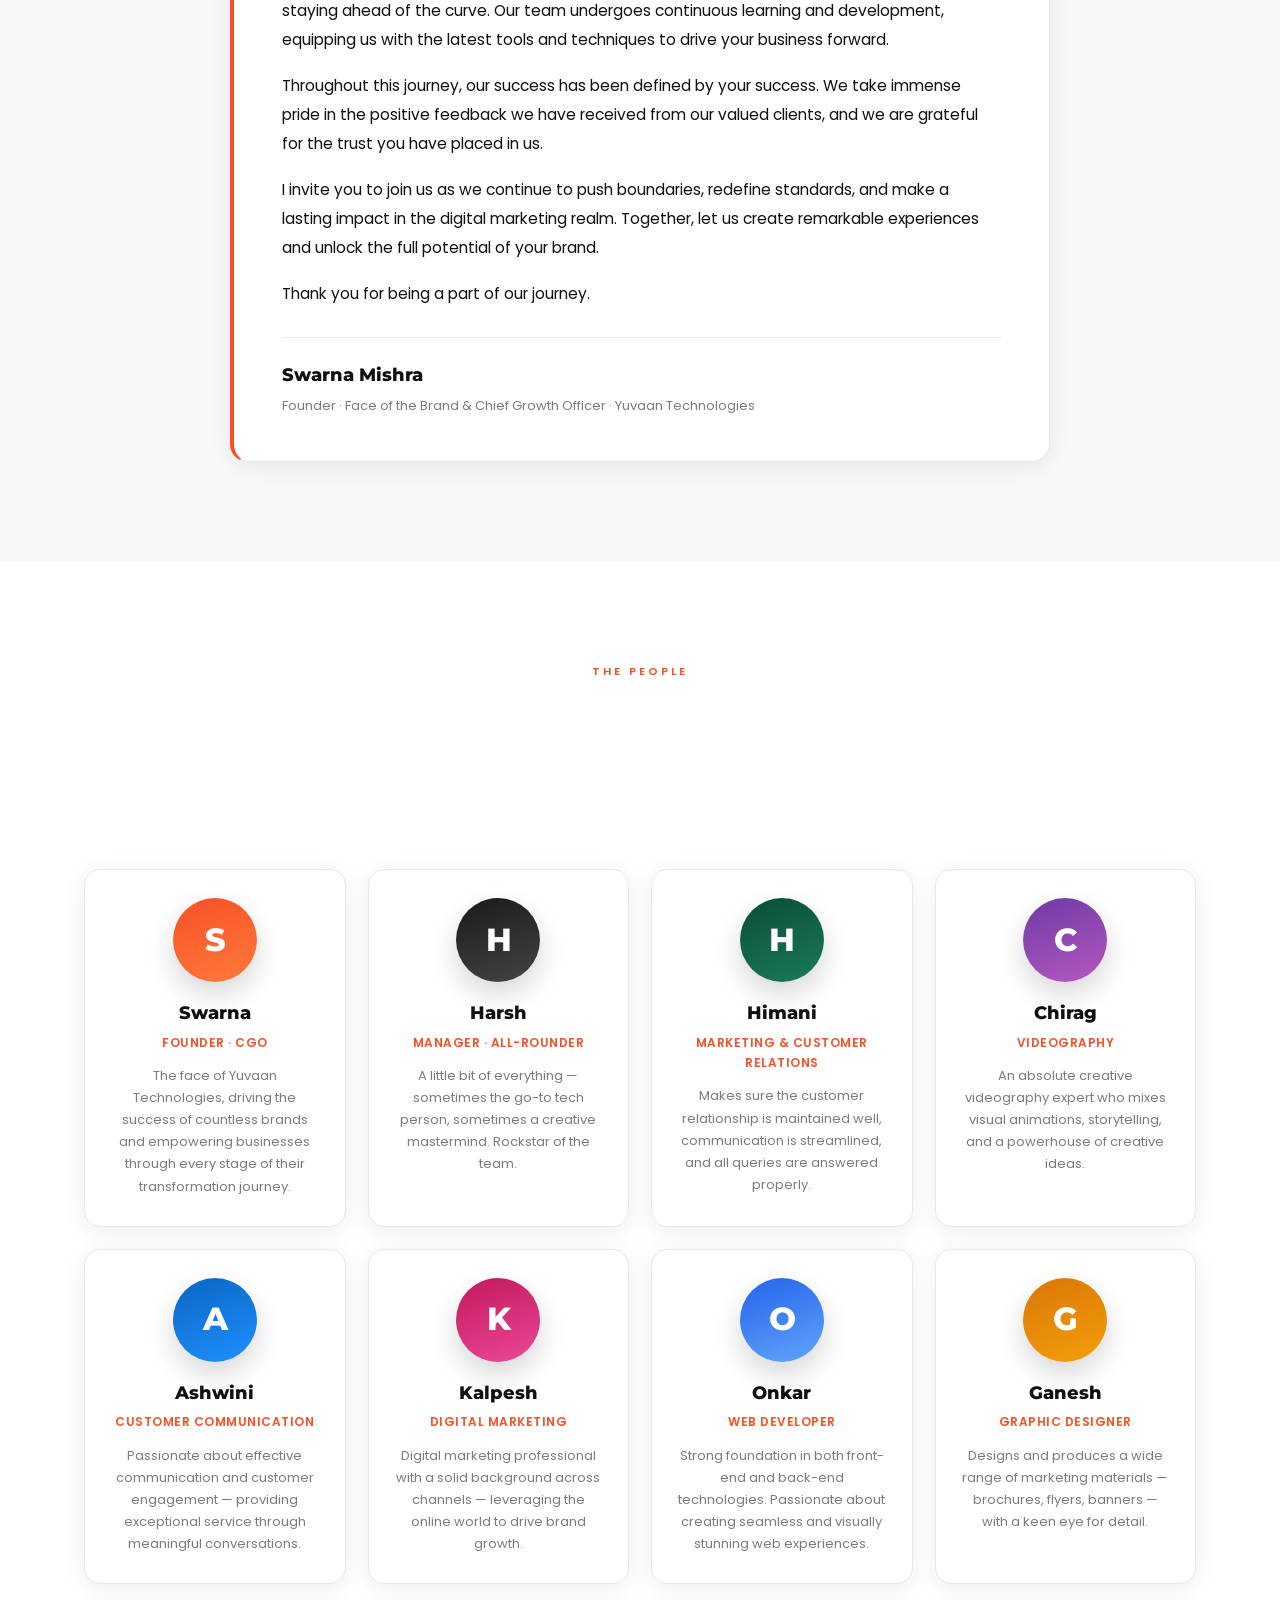
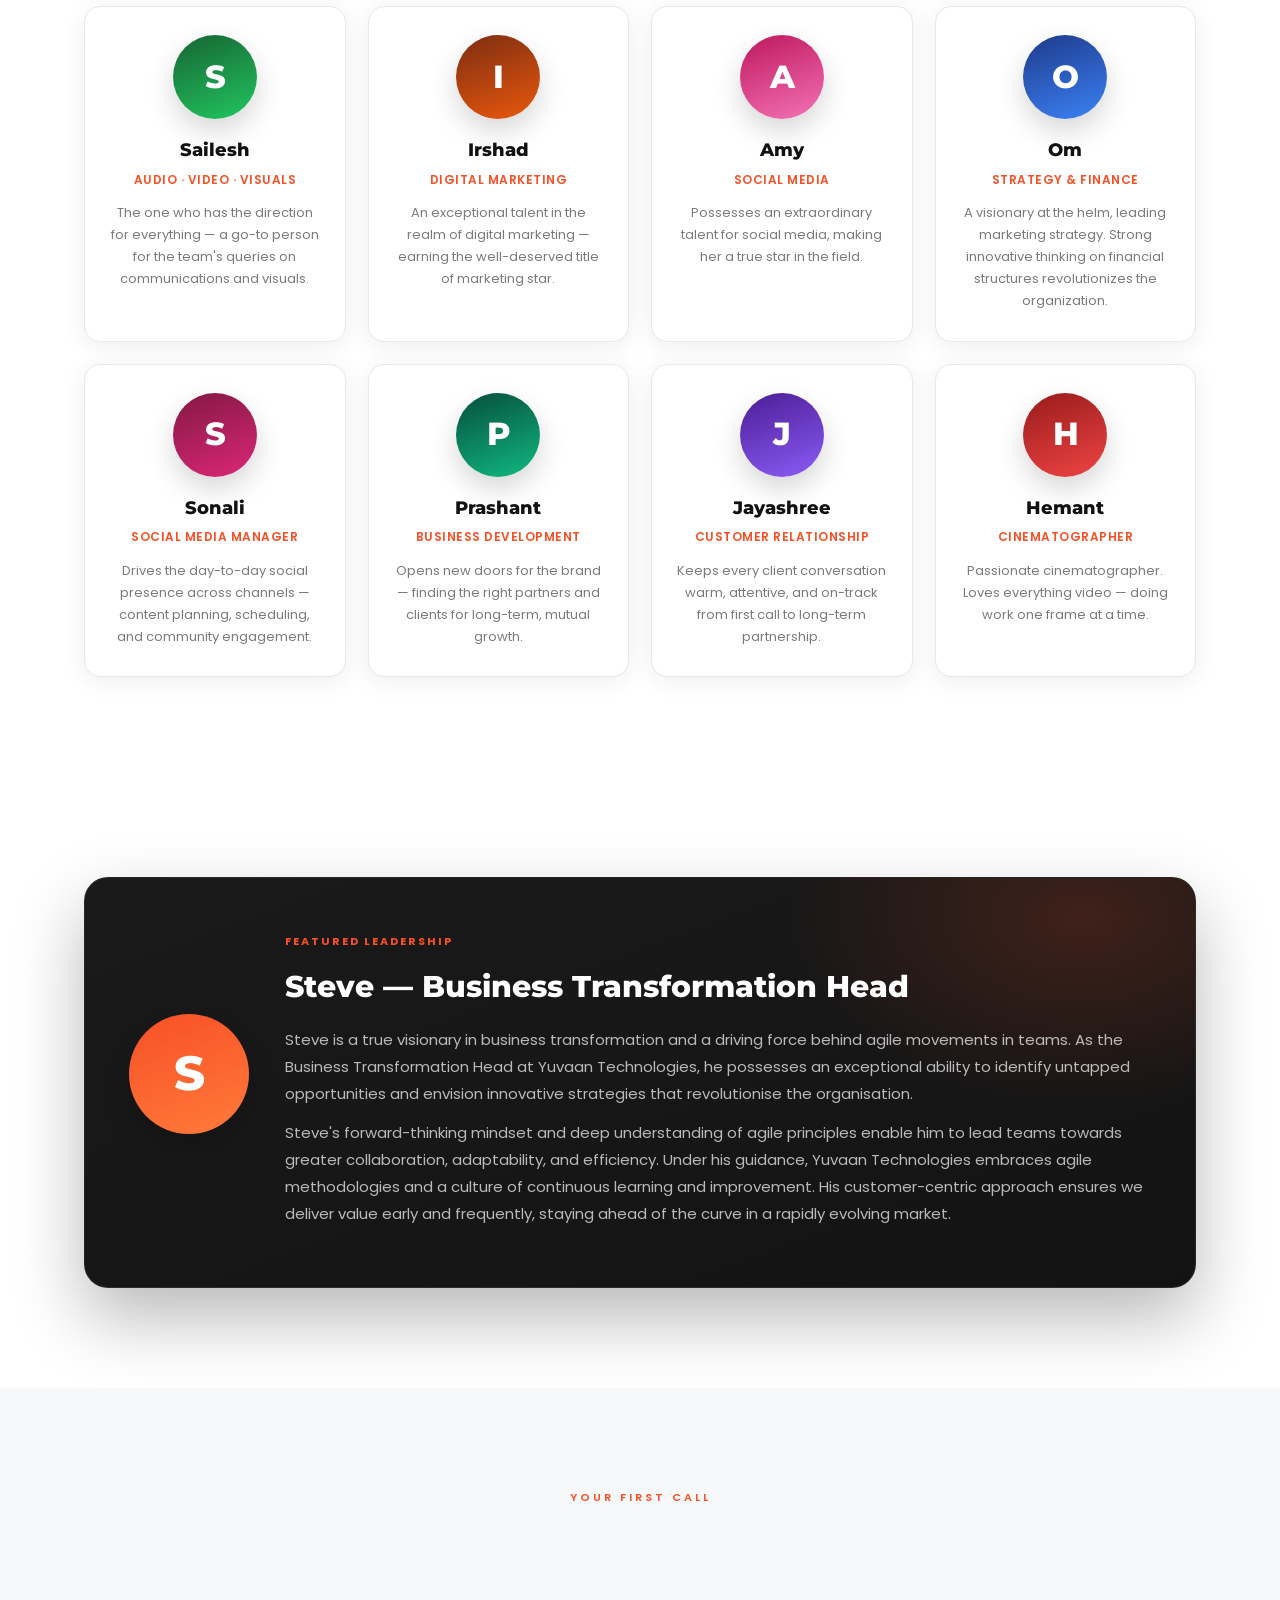
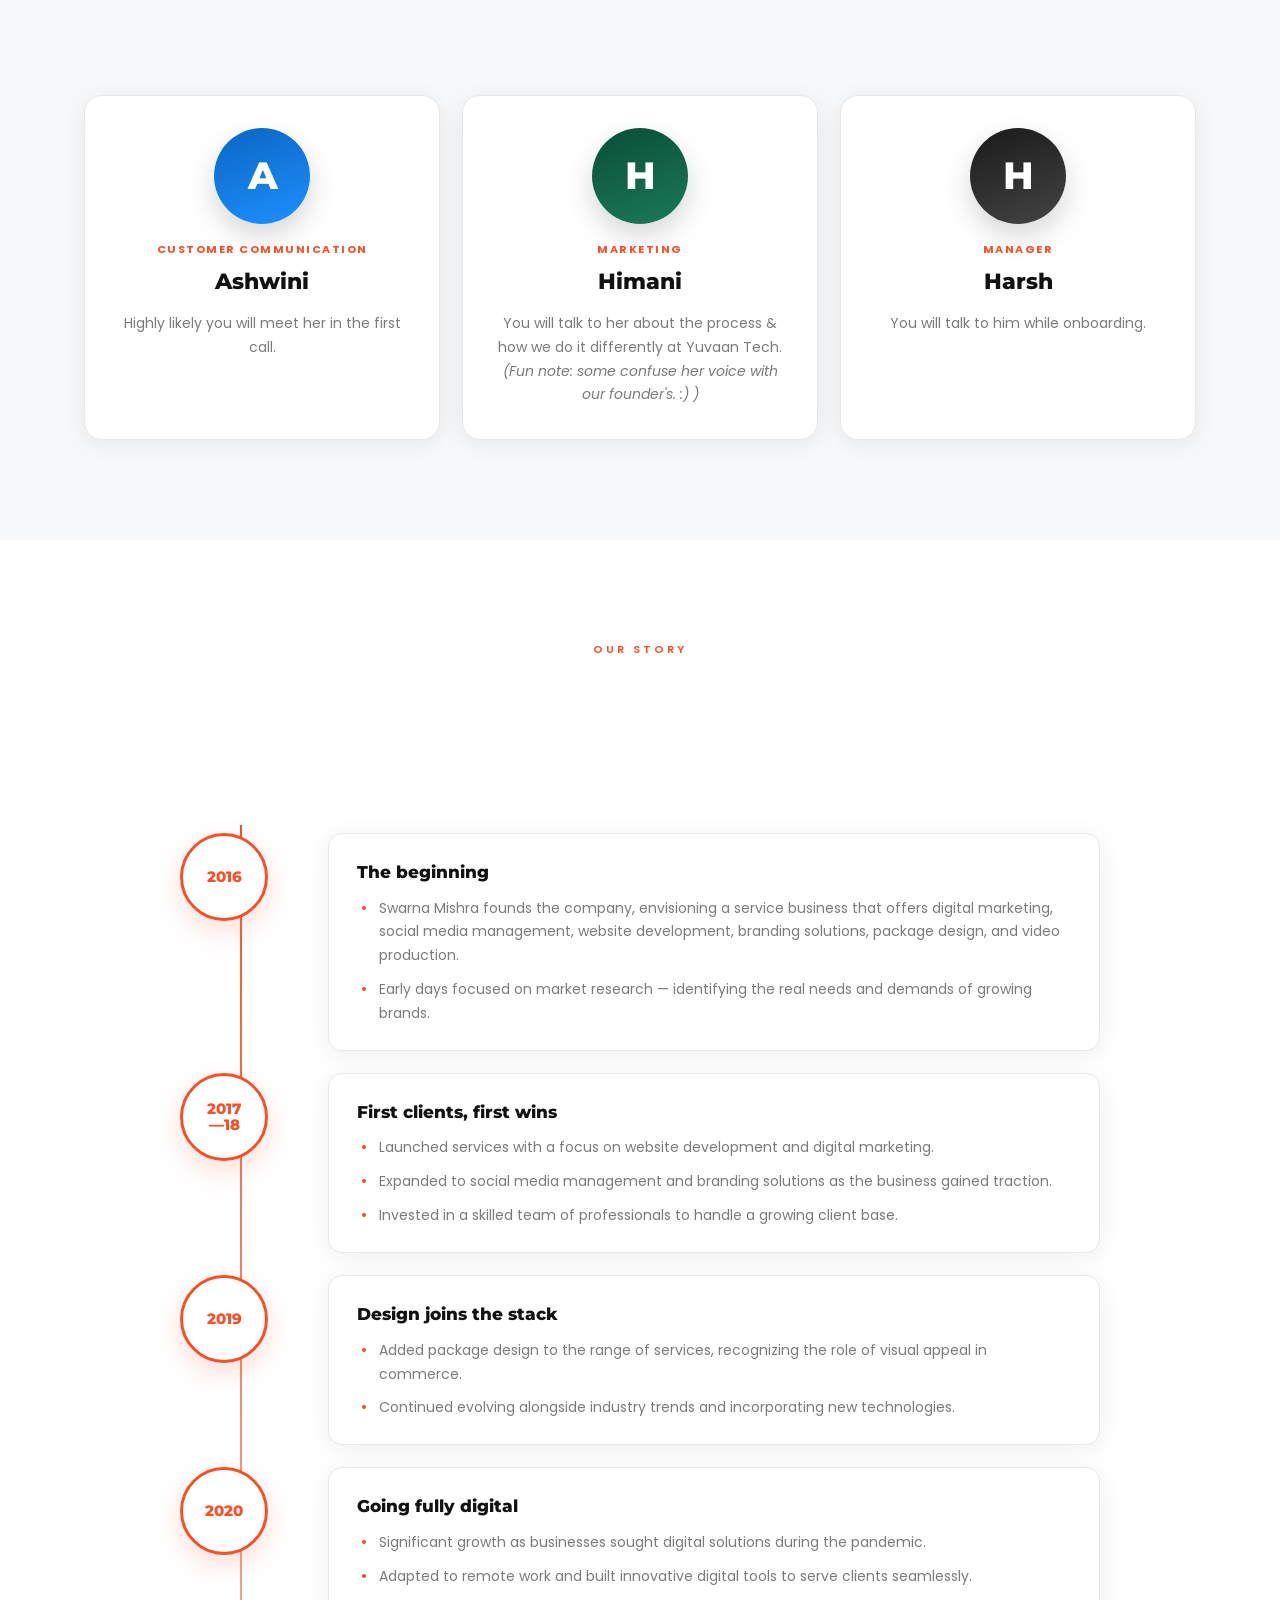
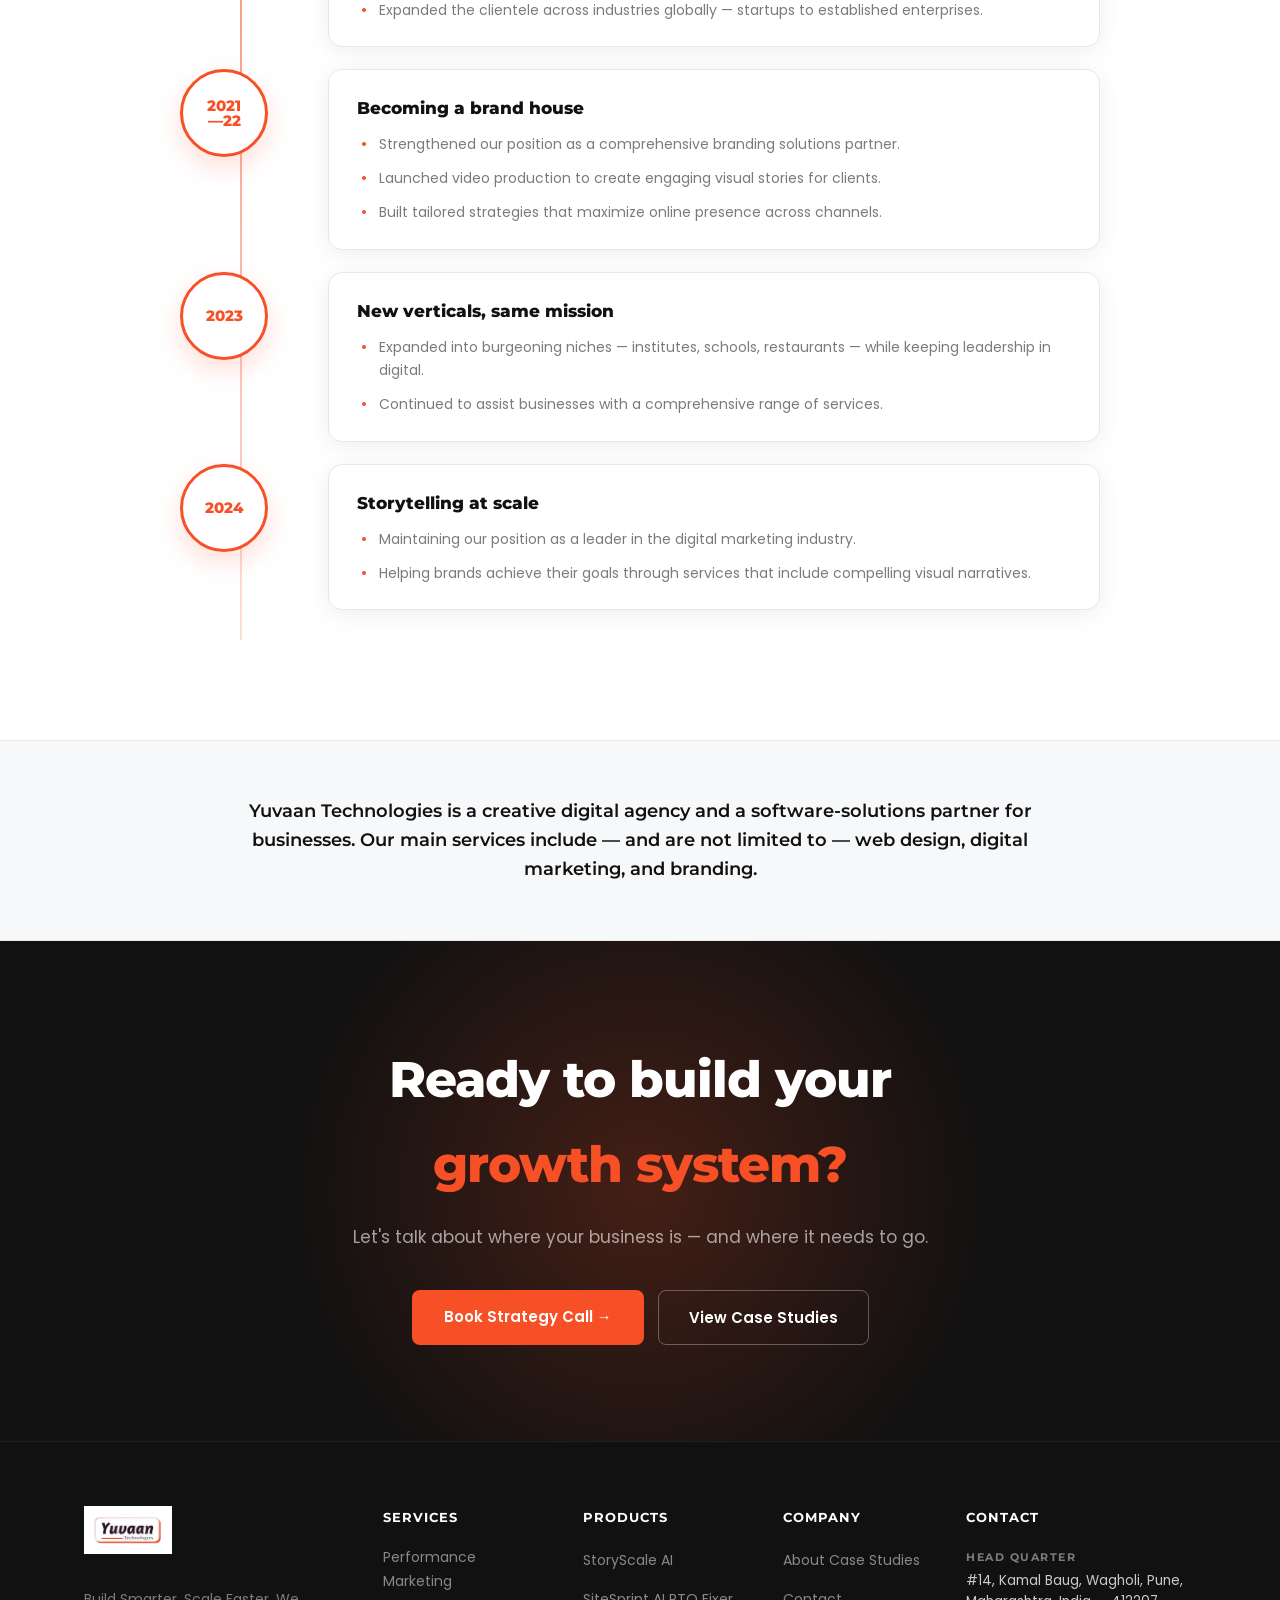
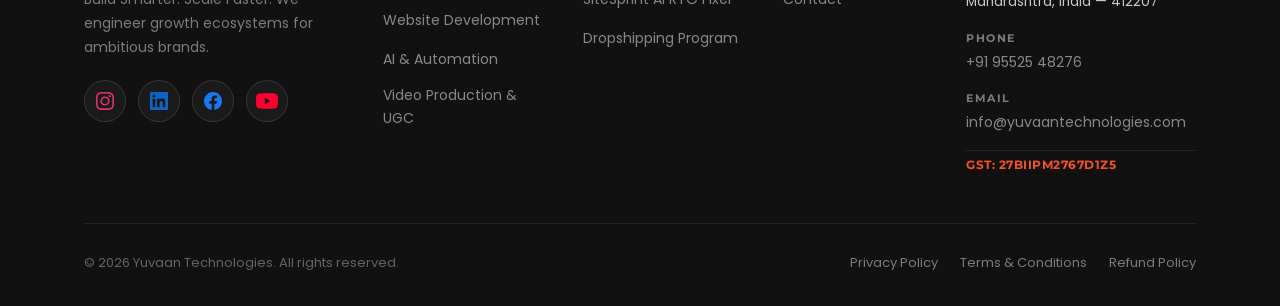
==== commit 08915547: "Rebuild local About Us page with full content (story, team, timeline) - New about.html with: Who We " ====
--- a/about.html
+++ b/about.html
@@ -3,17 +3,17 @@
 <head>
   <meta charset="UTF-8" />
   <meta name="viewport" content="width=device-width, initial-scale=1.0"/>
-  <title>About — Yuvaan Technologies | Built in Pune for Brands That Scale</title>
-  <meta name="description" content="Yuvaan Technologies combines marketing, technology, branding, AI automation, and execution into one unified growth system for ambitious brands."/>
+  <title>About Us — Yuvaan Technologies | Creative Digital Agency in Pune</title>
+  <meta name="description" content="Yuvaan Technologies is a creative agency offering websites, digital marketing, branding, video production, and software solutions for ambitious brands."/>
   <link href="https://fonts.googleapis.com/css2?family=Montserrat:wght@400;600;700;800&family=Poppins:wght@300;400;500&display=swap" rel="stylesheet"/>
-  <link rel="stylesheet" href="css/style.css?v=202606180730"/>
+  <link rel="stylesheet" href="css/style.css?v=202606241312"/>
 </head>
 <body>
 
   <!-- NAV -->
   <nav class="nav" id="navbar">
     <div class="container nav-inner">
-      <a href="index.html" class="logo">Yuvaan<span>.</span></a>
+      <a href="index.html" class="logo logo-img" aria-label="Yuvaan Technologies"><img src="images/logo.png" alt="Yuvaan Technologies" onerror="this.style.display='none';this.parentNode.classList.remove('logo-img');"/><span class="logo-fallback">Yuvaan<span class="logo-dot">.</span></span></a>
       <ul class="nav-links" id="navLinks">
         <li><a href="index.html#home">Home</a></li>
 
@@ -54,78 +54,235 @@
     </div>
   </nav>
 
-  <!-- HERO -->
-  <section class="page-hero">
-    <div class="container page-hero-inner">
-      <div class="section-label center">About Us</div>
-      <h1>We don't just build websites or run ads.<br/><span class="accent-italic">We build growth ecosystems.</span></h1>
-      <p class="page-sub">Yuvaan Technologies combines marketing, technology, branding, AI automation, and execution into one unified growth system.</p>
+  <!-- WHO WE ARE -->
+  <section class="page-hero ab-hero">
+    <div class="container">
+      <div class="ab-hero-grid">
+        <div class="ab-hero-text">
+          <div class="section-label">About Us</div>
+          <h1>Who We Are?</h1>
+          <span class="ab-rule" aria-hidden="true"></span>
+          <p>Welcome to <strong>Yuvaan Technologies</strong>, a creative agency dedicated to helping your brand succeed. We offer a range of services that can make your brand stand out — whether it's creating engaging videos, taking captivating product photos, or designing a memorable brand identity. We also specialize in digital marketing, making sure your brand reaches the right people online. Our software solutions simplify your business operations and help you grow. Count on us to deliver outstanding results and build a trustworthy partnership. Let's embark on this creative journey together and watch your brand flourish.</p>
+          <a href="https://yuvaantechnologies.com/request-a-callback/" class="btn-primary">Contact Us →</a>
+        </div>
+        <div class="ab-hero-visual">
+          <div class="ab-hero-card">
+            <span class="ab-hero-badge">Creative Digital Agency</span>
+            <h3>Build Smarter.<br/><span class="accent-italic">Scale Faster.</span></h3>
+            <ul>
+              <li>Websites &amp; Custom Software</li>
+              <li>Performance Marketing</li>
+              <li>Branding &amp; Creative</li>
+              <li>Video Production &amp; UGC</li>
+              <li>AI &amp; Automation</li>
+            </ul>
+          </div>
+        </div>
+      </div>
     </div>
     <div class="hero-glow"></div>
   </section>
 
-  <!-- WHO WE ARE -->
-  <section class="section" style="background: var(--light-bg);">
-    <div class="container">
-      <div class="section-label">Who We Are</div>
-      <h2 class="section-title">Built in Pune. Built for brands<br/>that want to scale online.</h2>
-      <p class="section-intro">Founded with one mission — to help modern businesses scale online through storytelling, performance marketing, and technology-driven systems. We've worked with 100+ DTC brands, hospitality businesses, and SaaS founders, helping them turn growth from guesswork into a repeatable system.</p>
-      <div class="about-stats">
-        <div class="stat"><span class="stat-num dark">100+</span><span class="stat-label dark">Brands Worked With</span></div>
-        <div class="stat-divider dark"></div>
-        <div class="stat"><span class="stat-num dark">4+</span><span class="stat-label dark">Years Building Growth</span></div>
-        <div class="stat-divider dark"></div>
-        <div class="stat"><span class="stat-num dark">8+</span><span class="stat-label dark">Team Members</span></div>
-        <div class="stat-divider dark"></div>
-        <div class="stat"><span class="stat-num dark">4.98/5</span><span class="stat-label dark">Client Rating</span></div>
-      </div>
-    </div>
-  </section>
-
-  <!-- OUR STORY -->
-  <section class="section">
-    <div class="container">
-      <div class="section-label">Our Story</div>
-      <h2 class="section-title">From a small team to<br/>a full growth partner.</h2>
-      <p class="section-intro">We started as a tight execution team — a handful of operators helping ambitious founders ship sites, run ads, and tell better stories. The brief was always the same: stop talking about growth, build the system that delivers it.</p>
-      <p class="section-intro">Four years in, we've grown into a productized growth company — running performance, creative, and tech for brands across India, while shipping our own tools like StoryScale AI, SiteSprint AI, and RTO Fixer. The mission hasn't changed: turn growth from guesswork into infrastructure you can compound on for years.</p>
-    </div>
-  </section>
-
-  <!-- VALUES -->
-  <section class="section why" style="background: var(--light-bg);">
-    <div class="container">
-      <div class="section-label">What We Stand For</div>
-      <h2 class="section-title">The agency that outgrew<br/>being an agency.</h2>
-      <p class="section-intro">Six values that shape how we build, ship, and stay accountable for every brand we work with.</p>
-      <div class="why-grid">
-
-        <div class="why-card">
-          <h4>Growth-Focused Strategy</h4>
-          <p>Every decision laddered to one metric that matters: profitable, compounding growth.</p>
-        </div>
-        <div class="why-card">
-          <h4>Creative + Tech Combined</h4>
-          <p>Designers and engineers in one room — so brand and performance never fight each other.</p>
-        </div>
-        <div class="why-card">
-          <h4>Storytelling-driven Marketing</h4>
-          <p>Narratives that build demand, not just ads that chase it — so your brand earns attention.</p>
-        </div>
-        <div class="why-card">
-          <h4>Performance-Obsessed</h4>
-          <p>We live in the dashboards. If it doesn't move revenue, it doesn't make the cut.</p>
-        </div>
-        <div class="why-card">
-          <h4>Founder-led Fast Support</h4>
-          <p>Direct access, fast replies, real ownership — you're never lost in an account queue.</p>
-        </div>
-        <div class="why-card">
-          <h4>Long-term Scaling Mindset</h4>
-          <p>We build systems that outlast campaigns — engineered to keep paying off for years.</p>
-        </div>
-
-      </div>
+  <!-- FOUNDER LETTER -->
+  <section class="section ab-letter">
+    <div class="container">
+      <div class="ab-letter-head">
+        <div class="section-label">A Letter From Us</div>
+        <h2 class="section-title">We are all in this together.</h2>
+      </div>
+      <div class="ab-letter-body">
+        <p>Dear Valued Clients and Supporters,</p>
+        <p>I am thrilled to share with you the incredible journey we have embarked on since the inception of our brand. From the very beginning, our mission has been to revolutionize the tech industry by offering a comprehensive suite of services tailored to meet your digital marketing and branding needs.</p>
+        <p>As the founder of this company, I have witnessed firsthand the challenges faced by businesses in the ever-evolving digital landscape. Through my own experiences with running a clothing line and multiple e-commerce stores, I recognized the crucial role effective marketing plays in achieving success.</p>
+        <p>With that vision in mind, we have built a team of dedicated professionals who are passionate about delivering exceptional results. From website development and social media management to branding solutions, package designing, and video production, our diverse range of services is designed to empower your business and help you thrive.</p>
+        <p>We understand that every client is unique, and we take pride in our ability to craft personalized strategies that align with your goals. Our team works closely with you, ensuring we grasp the essence of your brand and translate it into captivating visuals, engaging content, and impactful digital campaigns.</p>
+        <p>In an industry where trends and technologies constantly evolve, we remain committed to staying ahead of the curve. Our team undergoes continuous learning and development, equipping us with the latest tools and techniques to drive your business forward.</p>
+        <p>Throughout this journey, our success has been defined by your success. We take immense pride in the positive feedback we have received from our valued clients, and we are grateful for the trust you have placed in us.</p>
+        <p>I invite you to join us as we continue to push boundaries, redefine standards, and make a lasting impact in the digital marketing realm. Together, let us create remarkable experiences and unlock the full potential of your brand.</p>
+        <p>Thank you for being a part of our journey.</p>
+        <div class="ab-letter-sign">
+          <strong>Swarna Mishra</strong>
+          <span>Founder · Face of the Brand &amp; Chief Growth Officer · Yuvaan Technologies</span>
+        </div>
+      </div>
+    </div>
+  </section>
+
+  <!-- TEAM -->
+  <section class="section ab-team">
+    <div class="container">
+      <div class="ab-section-head">
+        <div class="section-label">The People</div>
+        <h2 class="section-title">Meet the core team</h2>
+        <p class="section-intro">A small, multi-disciplinary group obsessed with shipping work that performs — from strategy and tech to camera and copy.</p>
+      </div>
+
+      <div class="ab-team-grid">
+        <article class="ab-member"><span class="ab-avatar" data-bg="1"><span>S</span></span><h4>Swarna</h4><span class="ab-role">Founder · CGO</span><p>The face of Yuvaan Technologies, driving the success of countless brands and empowering businesses through every stage of their transformation journey.</p></article>
+        <article class="ab-member"><span class="ab-avatar" data-bg="2"><span>H</span></span><h4>Harsh</h4><span class="ab-role">Manager · All-rounder</span><p>A little bit of everything — sometimes the go-to tech person, sometimes a creative mastermind. Rockstar of the team.</p></article>
+        <article class="ab-member"><span class="ab-avatar" data-bg="3"><span>H</span></span><h4>Himani</h4><span class="ab-role">Marketing &amp; Customer Relations</span><p>Makes sure the customer relationship is maintained well, communication is streamlined, and all queries are answered properly.</p></article>
+        <article class="ab-member"><span class="ab-avatar" data-bg="4"><span>C</span></span><h4>Chirag</h4><span class="ab-role">Videography</span><p>An absolute creative videography expert who mixes visual animations, storytelling, and a powerhouse of creative ideas.</p></article>
+        <article class="ab-member"><span class="ab-avatar" data-bg="5"><span>A</span></span><h4>Ashwini</h4><span class="ab-role">Customer Communication</span><p>Passionate about effective communication and customer engagement — providing exceptional service through meaningful conversations.</p></article>
+        <article class="ab-member"><span class="ab-avatar" data-bg="6"><span>K</span></span><h4>Kalpesh</h4><span class="ab-role">Digital Marketing</span><p>Digital marketing professional with a solid background across channels — leveraging the online world to drive brand growth.</p></article>
+        <article class="ab-member"><span class="ab-avatar" data-bg="7"><span>O</span></span><h4>Onkar</h4><span class="ab-role">Web Developer</span><p>Strong foundation in both front-end and back-end technologies. Passionate about creating seamless and visually stunning web experiences.</p></article>
+        <article class="ab-member"><span class="ab-avatar" data-bg="8"><span>G</span></span><h4>Ganesh</h4><span class="ab-role">Graphic Designer</span><p>Designs and produces a wide range of marketing materials — brochures, flyers, banners — with a keen eye for detail.</p></article>
+        <article class="ab-member"><span class="ab-avatar" data-bg="9"><span>S</span></span><h4>Sailesh</h4><span class="ab-role">Audio · Video · Visuals</span><p>The one who has the direction for everything — a go-to person for the team's queries on communications and visuals.</p></article>
+        <article class="ab-member"><span class="ab-avatar" data-bg="10"><span>I</span></span><h4>Irshad</h4><span class="ab-role">Digital Marketing</span><p>An exceptional talent in the realm of digital marketing — earning the well-deserved title of marketing star.</p></article>
+        <article class="ab-member"><span class="ab-avatar" data-bg="11"><span>A</span></span><h4>Amy</h4><span class="ab-role">Social Media</span><p>Possesses an extraordinary talent for social media, making her a true star in the field.</p></article>
+        <article class="ab-member"><span class="ab-avatar" data-bg="12"><span>O</span></span><h4>Om</h4><span class="ab-role">Strategy &amp; Finance</span><p>A visionary at the helm, leading marketing strategy. Strong innovative thinking on financial structures revolutionizes the organization.</p></article>
+        <article class="ab-member"><span class="ab-avatar" data-bg="13"><span>S</span></span><h4>Sonali</h4><span class="ab-role">Social Media Manager</span><p>Drives the day-to-day social presence across channels — content planning, scheduling, and community engagement.</p></article>
+        <article class="ab-member"><span class="ab-avatar" data-bg="14"><span>P</span></span><h4>Prashant</h4><span class="ab-role">Business Development</span><p>Opens new doors for the brand — finding the right partners and clients for long-term, mutual growth.</p></article>
+        <article class="ab-member"><span class="ab-avatar" data-bg="15"><span>J</span></span><h4>Jayashree</h4><span class="ab-role">Customer Relationship</span><p>Keeps every client conversation warm, attentive, and on-track from first call to long-term partnership.</p></article>
+        <article class="ab-member"><span class="ab-avatar" data-bg="16"><span>H</span></span><h4>Hemant</h4><span class="ab-role">Cinematographer</span><p>Passionate cinematographer. Loves everything video — doing work one frame at a time.</p></article>
+      </div>
+    </div>
+  </section>
+
+  <!-- STEVE — FEATURED BIO -->
+  <section class="section ab-feature">
+    <div class="container">
+      <div class="ab-feature-card">
+        <div class="ab-feature-avatar"><span>S</span></div>
+        <div class="ab-feature-body">
+          <span class="ab-feature-tag">Featured Leadership</span>
+          <h3>Steve — Business Transformation Head</h3>
+          <p>Steve is a true visionary in business transformation and a driving force behind agile movements in teams. As the Business Transformation Head at Yuvaan Technologies, he possesses an exceptional ability to identify untapped opportunities and envision innovative strategies that revolutionise the organisation.</p>
+          <p>Steve's forward-thinking mindset and deep understanding of agile principles enable him to lead teams towards greater collaboration, adaptability, and efficiency. Under his guidance, Yuvaan Technologies embraces agile methodologies and a culture of continuous learning and improvement. His customer-centric approach ensures we deliver value early and frequently, staying ahead of the curve in a rapidly evolving market.</p>
+        </div>
+      </div>
+    </div>
+  </section>
+
+  <!-- WHOM YOU WILL MEET FIRST -->
+  <section class="section ab-first" style="background: var(--light-bg);">
+    <div class="container">
+      <div class="ab-section-head">
+        <div class="section-label">Your First Call</div>
+        <h2 class="section-title">Whom you will meet first?</h2>
+        <p class="section-intro">A quick intro to the people who'll guide your project from first hello to launch day.</p>
+      </div>
+
+      <div class="ab-first-grid">
+        <article class="ab-first-card">
+          <div class="ab-first-avatar" data-bg="5"><span>A</span></div>
+          <span class="ab-first-role">Customer Communication</span>
+          <h3>Ashwini</h3>
+          <p>Highly likely you will meet her in the first call.</p>
+        </article>
+        <article class="ab-first-card">
+          <div class="ab-first-avatar" data-bg="3"><span>H</span></div>
+          <span class="ab-first-role">Marketing</span>
+          <h3>Himani</h3>
+          <p>You will talk to her about the process &amp; how we do it differently at Yuvaan Tech. <em>(Fun note: some confuse her voice with our founder's. :) )</em></p>
+        </article>
+        <article class="ab-first-card">
+          <div class="ab-first-avatar" data-bg="2"><span>H</span></div>
+          <span class="ab-first-role">Manager</span>
+          <h3>Harsh</h3>
+          <p>You will talk to him while onboarding.</p>
+        </article>
+      </div>
+    </div>
+  </section>
+
+  <!-- TIMELINE -->
+  <section class="section ab-timeline-sec">
+    <div class="container">
+      <div class="ab-section-head">
+        <div class="section-label">Our Story</div>
+        <h2 class="section-title">From a small studio<br/><span class="accent-italic">to a full growth partner.</span></h2>
+      </div>
+
+      <div class="ab-timeline">
+        <span class="ab-tl-line" aria-hidden="true"></span>
+
+        <article class="ab-tl-item">
+          <div class="ab-tl-dot">2016</div>
+          <div class="ab-tl-card">
+            <h4>The beginning</h4>
+            <ul>
+              <li>Swarna Mishra founds the company, envisioning a service business that offers digital marketing, social media management, website development, branding solutions, package design, and video production.</li>
+              <li>Early days focused on market research — identifying the real needs and demands of growing brands.</li>
+            </ul>
+          </div>
+        </article>
+
+        <article class="ab-tl-item">
+          <div class="ab-tl-dot">2017<br/>—18</div>
+          <div class="ab-tl-card">
+            <h4>First clients, first wins</h4>
+            <ul>
+              <li>Launched services with a focus on website development and digital marketing.</li>
+              <li>Expanded to social media management and branding solutions as the business gained traction.</li>
+              <li>Invested in a skilled team of professionals to handle a growing client base.</li>
+            </ul>
+          </div>
+        </article>
+
+        <article class="ab-tl-item">
+          <div class="ab-tl-dot">2019</div>
+          <div class="ab-tl-card">
+            <h4>Design joins the stack</h4>
+            <ul>
+              <li>Added package design to the range of services, recognizing the role of visual appeal in commerce.</li>
+              <li>Continued evolving alongside industry trends and incorporating new technologies.</li>
+            </ul>
+          </div>
+        </article>
+
+        <article class="ab-tl-item">
+          <div class="ab-tl-dot">2020</div>
+          <div class="ab-tl-card">
+            <h4>Going fully digital</h4>
+            <ul>
+              <li>Significant growth as businesses sought digital solutions during the pandemic.</li>
+              <li>Adapted to remote work and built innovative digital tools to serve clients seamlessly.</li>
+              <li>Expanded the clientele across industries globally — startups to established enterprises.</li>
+            </ul>
+          </div>
+        </article>
+
+        <article class="ab-tl-item">
+          <div class="ab-tl-dot">2021<br/>—22</div>
+          <div class="ab-tl-card">
+            <h4>Becoming a brand house</h4>
+            <ul>
+              <li>Strengthened our position as a comprehensive branding solutions partner.</li>
+              <li>Launched video production to create engaging visual stories for clients.</li>
+              <li>Built tailored strategies that maximize online presence across channels.</li>
+            </ul>
+          </div>
+        </article>
+
+        <article class="ab-tl-item">
+          <div class="ab-tl-dot">2023</div>
+          <div class="ab-tl-card">
+            <h4>New verticals, same mission</h4>
+            <ul>
+              <li>Expanded into burgeoning niches — institutes, schools, restaurants — while keeping leadership in digital.</li>
+              <li>Continued to assist businesses with a comprehensive range of services.</li>
+            </ul>
+          </div>
+        </article>
+
+        <article class="ab-tl-item">
+          <div class="ab-tl-dot">2024</div>
+          <div class="ab-tl-card">
+            <h4>Storytelling at scale</h4>
+            <ul>
+              <li>Maintaining our position as a leader in the digital marketing industry.</li>
+              <li>Helping brands achieve their goals through services that include compelling visual narratives.</li>
+            </ul>
+          </div>
+        </article>
+      </div>
+    </div>
+  </section>
+
+  <!-- TAGLINE STRIP -->
+  <section class="ab-tagline">
+    <div class="container">
+      <p>Yuvaan Technologies is a creative digital agency and a software-solutions partner for businesses. Our main services include — and are not limited to — web design, digital marketing, and branding.</p>
     </div>
   </section>
 
@@ -135,8 +292,8 @@
       <h2>Ready to build your<br/><span class="accent-italic">growth system?</span></h2>
       <p>Let's talk about where your business is — and where it needs to go.</p>
       <div class="cta-buttons">
-        <a href="index.html#contact" class="btn-primary">Book Strategy Call →</a>
-        <a href="https://yuvaantechnologies.com/case-study/" class="btn-outline">View Our Work</a>
+        <a href="https://yuvaantechnologies.com/request-a-callback/" class="btn-primary">Book Strategy Call →</a>
+        <a href="https://yuvaantechnologies.com/case-study/" class="btn-outline">View Case Studies</a>
       </div>
     </div>
     <div class="hero-glow"></div>
@@ -147,44 +304,63 @@
     <div class="container">
       <div class="footer-grid">
         <div class="footer-col footer-brand">
-          <a href="index.html" class="logo">Yuvaan<span>.</span></a>
+          <a href="index.html" class="logo logo-img" aria-label="Yuvaan Technologies"><img src="images/logo.png" alt="Yuvaan Technologies" onerror="this.style.display='none';this.parentNode.classList.remove('logo-img');"/><span class="logo-fallback">Yuvaan<span class="logo-dot">.</span></span></a>
           <p>Build Smarter. Scale Faster. We engineer growth ecosystems for ambitious brands.</p>
           <div class="footer-socials">
-            <a href="#" aria-label="Instagram">IG</a>
-            <a href="#" aria-label="LinkedIn">IN</a>
-            <a href="#" aria-label="X">X</a>
-            <a href="#" aria-label="YouTube">YT</a>
+            <a href="https://www.instagram.com/yuvaantech/" target="_blank" rel="noopener" aria-label="Instagram"><svg viewBox="0 0 24 24" width="16" height="16" aria-hidden="true"><path fill="currentColor" d="M12 2.16c3.2 0 3.58.01 4.85.07 1.17.05 1.8.25 2.23.41.56.22.96.48 1.38.9.42.42.68.82.9 1.38.16.42.36 1.06.41 2.23.06 1.27.07 1.65.07 4.85s-.01 3.58-.07 4.85c-.05 1.17-.25 1.81-.41 2.23-.22.56-.48.96-.9 1.38-.42.42-.82.68-1.38.9-.42.16-1.06.36-2.23.41-1.27.06-1.65.07-4.85.07s-3.58-.01-4.85-.07c-1.17-.05-1.81-.25-2.23-.41-.56-.22-.96-.48-1.38-.9-.42-.42-.68-.82-.9-1.38-.16-.42-.36-1.06-.41-2.23C2.17 15.58 2.16 15.2 2.16 12s.01-3.58.07-4.85c.05-1.17.25-1.81.41-2.23.22-.56.48-.96.9-1.38.42-.42.82-.68 1.38-.9.42-.16 1.06-.36 2.23-.41C8.42 2.17 8.8 2.16 12 2.16M12 0C8.74 0 8.33.01 7.05.07 5.78.13 4.9.34 4.14.63a5.92 5.92 0 0 0-2.13 1.39A5.92 5.92 0 0 0 .63 4.14C.34 4.9.13 5.78.07 7.05.01 8.33 0 8.74 0 12c0 3.26.01 3.67.07 4.95.06 1.27.27 2.15.56 2.91.31.79.71 1.46 1.39 2.13.67.68 1.34 1.08 2.13 1.39.76.29 1.64.5 2.91.56 1.28.06 1.69.07 4.95.07s3.67-.01 4.95-.07c1.27-.06 2.15-.27 2.91-.56a5.92 5.92 0 0 0 2.13-1.39 5.92 5.92 0 0 0 1.39-2.13c.29-.76.5-1.64.56-2.91.06-1.28.07-1.69.07-4.95s-.01-3.67-.07-4.95c-.06-1.27-.27-2.15-.56-2.91a5.92 5.92 0 0 0-1.39-2.13A5.92 5.92 0 0 0 19.86.63C19.1.34 18.22.13 16.95.07 15.67.01 15.26 0 12 0zm0 5.84A6.16 6.16 0 1 0 18.16 12 6.16 6.16 0 0 0 12 5.84zm0 10.16A4 4 0 1 1 16 12a4 4 0 0 1-4 4zm6.41-11.85a1.44 1.44 0 1 0 1.44 1.44 1.44 1.44 0 0 0-1.44-1.44z"/></svg></a>
+            <a href="https://www.linkedin.com/company/71483031/" target="_blank" rel="noopener" aria-label="LinkedIn"><svg viewBox="0 0 24 24" width="16" height="16" aria-hidden="true"><path fill="currentColor" d="M20.45 20.45h-3.56v-5.57c0-1.33-.02-3.04-1.85-3.04-1.86 0-2.14 1.45-2.14 2.95v5.66H9.34V9h3.41v1.56h.05a3.74 3.74 0 0 1 3.37-1.85c3.6 0 4.27 2.37 4.27 5.46zM5.34 7.43a2.06 2.06 0 1 1 2.07-2.06 2.06 2.06 0 0 1-2.07 2.06zm1.78 13.02H3.56V9h3.56zM22.22 0H1.77A1.75 1.75 0 0 0 0 1.73v20.54A1.75 1.75 0 0 0 1.77 24h20.45A1.76 1.76 0 0 0 24 22.27V1.73A1.76 1.76 0 0 0 22.22 0z"/></svg></a>
+            <a href="https://www.facebook.com/YuvaanTechnologies/" target="_blank" rel="noopener" aria-label="Facebook"><svg viewBox="0 0 24 24" width="16" height="16" aria-hidden="true"><path fill="currentColor" d="M24 12.07C24 5.41 18.63 0 12 0S0 5.41 0 12.07C0 18.1 4.39 23.1 10.13 24v-8.44H7.08v-3.49h3.05V9.41c0-3.02 1.79-4.69 4.53-4.69 1.31 0 2.69.24 2.69.24v2.97h-1.52c-1.49 0-1.96.93-1.96 1.89v2.26h3.33l-.53 3.49h-2.8V24C19.61 23.1 24 18.1 24 12.07z"/></svg></a>
+            <a href="https://www.youtube.com/@yuvaantechnologies" target="_blank" rel="noopener" aria-label="YouTube"><svg viewBox="0 0 24 24" width="18" height="18" aria-hidden="true"><path fill="currentColor" d="M23.5 6.2a3 3 0 0 0-2.12-2.12C19.5 3.55 12 3.55 12 3.55s-7.5 0-9.38.53A3 3 0 0 0 .5 6.2C0 8.07 0 12 0 12s0 3.93.5 5.8a3 3 0 0 0 2.12 2.12c1.88.53 9.38.53 9.38.53s7.5 0 9.38-.53A3 3 0 0 0 23.5 17.8C24 15.93 24 12 24 12s0-3.93-.5-5.8zM9.6 15.57V8.43L15.82 12 9.6 15.57z"/></svg></a>
           </div>
         </div>
         <div class="footer-col">
           <h5>Services</h5>
-          <a href="index.html#services">Website Development</a>
-          <a href="index.html#services">Performance Marketing</a>
+          <a href="performance-marketing.html">Performance Marketing</a>
+          <a href="website-development.html">Website Development</a>
+          <a href="ai-automation.html">AI &amp; Automation</a>
+          <a href="video-production-ugc.html">Video Production &amp; UGC</a>
         </div>
         <div class="footer-col">
           <h5>Products</h5>
           <a href="https://yuvaantechnologies.com/storyscale-ai/">StoryScale AI</a>
           <a href="https://yuvaantechnologies.com/sitesprint/">SiteSprint AI</a>
           <a href="https://yuvaantechnologies.com/rto-fixer/">RTO Fixer</a>
-          <a href="products.html">Dropshipping System</a>
+          <a href="products.html">Dropshipping Program</a>
         </div>
         <div class="footer-col">
           <h5>Company</h5>
           <a href="about.html">About</a>
           <a href="https://yuvaantechnologies.com/case-study/">Case Studies</a>
-          <a href="index.html#contact">Contact</a>
+          <a href="https://yuvaantechnologies.com/request-a-callback/">Contact</a>
+        </div>
+        <div class="footer-col footer-contact">
+          <h5>Contact</h5>
+          <div class="footer-contact-block">
+            <span class="footer-contact-label">Head Quarter</span>
+            <span class="footer-contact-value">#14, Kamal Baug, Wagholi, Pune, Maharashtra, India — 412207</span>
+          </div>
+          <div class="footer-contact-block">
+            <span class="footer-contact-label">Phone</span>
+            <a class="footer-contact-value" href="tel:+919552548276">+91 95525 48276</a>
+          </div>
+          <div class="footer-contact-block">
+            <span class="footer-contact-label">Email</span>
+            <a class="footer-contact-value" href="mailto:info@yuvaantechnologies.com">info@yuvaantechnologies.com</a>
+          </div>
+          <div class="footer-contact-gst">GST: 27BIIPM2767D1Z5</div>
         </div>
       </div>
       <div class="footer-bottom">
-        <span>© 2025 Yuvaan Technologies. All rights reserved.</span>
+        <span>© 2026 Yuvaan Technologies. All rights reserved.</span>
         <div class="footer-legal">
-          <a href="#">Privacy Policy</a>
-          <a href="#">Terms</a>
+          <a href="https://yuvaantechnologies.com/privacy-policy/">Privacy Policy</a>
+          <a href="https://yuvaantechnologies.com/terms-conditions/">Terms &amp; Conditions</a>
+          <a href="https://yuvaantechnologies.com/refund-policy/">Refund Policy</a>
         </div>
       </div>
     </div>
   </footer>
 
-  <script src="js/main.js?v=202606180730"></script>
+  <script src="js/main.js?v=202606241312"></script>
 </body>
 </html>
--- a/css/style.css
+++ b/css/style.css
@@ -2239,12 +2239,12 @@
 
 .x-hero-value {
   font-family: 'Montserrat', sans-serif;
-  font-size: clamp(20px, 2.4vw, 30px);
+  font-size: clamp(18px, 2vw, 22px);
   font-weight: 800;
-  letter-spacing: -0.5px;
-  line-height: 1.25;
-  color: var(--orange);
-  margin-bottom: 12px;
+  letter-spacing: -0.3px;
+  line-height: 1.35;
+  color: var(--dark);
+  margin-bottom: 14px;
 }
 
 .x-hero-sub {
@@ -4344,19 +4344,25 @@
 
 /* Mobile accordion nav: stack the CTAs full-width */
 @media (max-width: 900px) {
-  .nav-cta-group {
+  .nav-links > li.nav-cta-group {
     display: flex !important;
     flex-direction: row;
     gap: 10px;
-    padding: 12px 4px;
+    padding: 14px 4px 4px;
     border-bottom: none !important;
   }
-  .nav-cta {
+  .nav-links > li.nav-cta-group > .nav-cta {
+    display: inline-flex !important;
     flex: 1;
-    justify-content: center;
-    padding: 12px 14px;
+    align-items: center;
+    justify-content: center !important;
+    gap: 10px !important;
+    padding: 14px 14px !important;
     font-size: 14px !important;
+    border-radius: 12px !important;
   }
+  .nav-links > li.nav-cta-group > .nav-cta svg { flex-shrink: 0; }
+  .nav-links > li.nav-cta-group > .nav-cta span { letter-spacing: 0.2px; }
 }
 
 /* =================================================================
@@ -4565,7 +4571,7 @@
 /* ---- Auto-hide nav on scroll-down, reveal on scroll-up ---- */
 .nav { transition: transform 0.4s var(--ease), background 0.3s ease,
                    padding 0.3s ease, box-shadow 0.3s ease; }
-.nav.nav-hidden { transform: translateY(-100%); }
+.nav.nav-hidden { transform: none; }
 
 /* ---- Logo dot gentle pulse ---- */
 @keyframes ytLogoPulse {
@@ -4786,3 +4792,836 @@
   .vp-play::before { animation: none; opacity: 0 !important; }
   .vp-card:hover .vp-thumb { transform: scale(1.02); }
 }
+
+/* =================================================================
+   HOMEPAGE — FEATURED CASE STUDIES
+   ================================================================= */
+.x-fc {
+  padding: 96px 0;
+  background: var(--white);
+}
+.x-fc-head {
+  text-align: center;
+  max-width: 720px;
+  margin: 0 auto 48px;
+}
+.x-fc-head .section-label { text-align: center; margin-bottom: 12px; }
+
+.x-fc-grid {
+  display: grid;
+  grid-template-columns: repeat(2, 1fr);
+  gap: 28px;
+}
+
+.x-fc-card {
+  background: var(--white);
+  border: 1px solid var(--border);
+  border-radius: 18px;
+  overflow: hidden;
+  display: flex;
+  flex-direction: column;
+  box-shadow: var(--shadow);
+  transition: transform 0.45s var(--ease), box-shadow 0.45s var(--ease),
+              border-color 0.45s var(--ease);
+}
+.x-fc-card:hover {
+  transform: translateY(-6px);
+  box-shadow: var(--shadow-hover);
+  border-color: rgba(248,80,38,0.35);
+}
+
+/* Top visual panel (gradient + headline + avatar) */
+.x-fc-visual {
+  position: relative;
+  padding: 36px 32px;
+  min-height: 240px;
+  display: flex;
+  align-items: center;
+  justify-content: space-between;
+  gap: 18px;
+  color: var(--white);
+  overflow: hidden;
+}
+.x-fc-v1 {
+  background: linear-gradient(135deg, #0b0f24 0%, #1a1f47 60%, #2a1f3b 100%);
+}
+.x-fc-v2 {
+  background: linear-gradient(135deg, #0b1d12 0%, #0e3a23 55%, #0a4d38 100%);
+}
+.x-fc-visual::after {
+  content: "";
+  position: absolute;
+  inset: 0;
+  background: radial-gradient(260px 200px at 90% 20%, rgba(255,255,255,0.06), transparent 60%);
+  pointer-events: none;
+}
+
+.x-fc-visual-text {
+  position: relative;
+  z-index: 1;
+  max-width: 60%;
+}
+.x-fc-brand {
+  display: block;
+  font-family: 'Poppins', sans-serif;
+  font-size: 14px;
+  font-weight: 500;
+  letter-spacing: 0.2px;
+  color: rgba(255,255,255,0.85);
+  margin-bottom: 14px;
+}
+.x-fc-visual-text strong {
+  display: block;
+  font-family: 'Montserrat', sans-serif;
+  font-weight: 800;
+  font-size: clamp(18px, 1.9vw, 22px);
+  line-height: 1.25;
+  letter-spacing: -0.3px;
+  color: var(--white);
+}
+.x-fc-visual-text em {
+  font-style: normal;
+  color: #ffd66b;
+}
+.x-fc-metric {
+  display: block;
+  font-family: 'Montserrat', sans-serif;
+  font-weight: 800;
+  font-size: clamp(18px, 1.9vw, 22px);
+  color: #ffd66b;
+  margin-top: 10px;
+  line-height: 1.2;
+}
+.x-fc-metric em { font-style: normal; font-size: 1.4em; color: #ffd66b; }
+.x-fc-tag {
+  display: block;
+  margin-top: 6px;
+  font-family: 'Montserrat', sans-serif;
+  font-weight: 600;
+  font-size: 14px;
+  color: rgba(255,255,255,0.85);
+}
+
+/* Avatar / logo circle */
+.x-fc-avatar {
+  position: relative;
+  z-index: 1;
+  width: 132px;
+  height: 132px;
+  border-radius: 50%;
+  background: #fff;
+  border: 3px solid rgba(255,255,255,0.85);
+  box-shadow: 0 16px 40px rgba(0,0,0,0.25);
+  display: flex;
+  align-items: center;
+  justify-content: center;
+  flex-shrink: 0;
+  overflow: hidden;
+}
+.x-fc-avatar img {
+  width: 80%;
+  height: 80%;
+  object-fit: contain;
+  display: block;
+}
+.x-fc-v2 .x-fc-avatar img {
+  width: 100%;
+  height: 100%;
+  object-fit: cover; /* Shangri-La logo is already round */
+}
+/* Graceful fallback if the logo file is missing */
+.x-fc-avatar-fallback {
+  background: linear-gradient(160deg, #fff 0%, #e8efff 100%);
+}
+.x-fc-avatar-fallback::after {
+  content: "P";
+  font-family: 'Montserrat', sans-serif;
+  font-weight: 800;
+  font-size: 56px;
+  color: #1a1f47;
+}
+.x-fc-avatar-fallback-green { background: linear-gradient(160deg, #ffd66b 0%, #ffaf2e 100%); }
+.x-fc-avatar-fallback-green::after { content: "S"; color: #0a4d38; }
+
+/* Body */
+.x-fc-body {
+  padding: 28px 28px 30px;
+  display: flex;
+  flex-direction: column;
+  flex-grow: 1;
+}
+.x-fc-body h3 {
+  font-family: 'Montserrat', sans-serif;
+  font-size: 18px;
+  font-weight: 700;
+  color: var(--dark);
+  line-height: 1.35;
+  letter-spacing: -0.2px;
+  margin-bottom: 12px;
+}
+.x-fc-body p {
+  font-size: 14px;
+  color: var(--gray);
+  line-height: 1.7;
+  margin-bottom: 22px;
+  flex-grow: 1;
+}
+
+/* Button — orange pill */
+.x-fc-btn {
+  display: inline-flex;
+  align-items: center;
+  justify-content: center;
+  width: 100%;
+  padding: 14px 22px;
+  background: var(--orange);
+  color: var(--white);
+  font-family: 'Poppins', sans-serif;
+  font-size: 14px;
+  font-weight: 700;
+  letter-spacing: 1.5px;
+  text-transform: uppercase;
+  text-decoration: none;
+  border-radius: 100px;
+  transition: transform 0.25s var(--ease), box-shadow 0.25s var(--ease), background 0.25s;
+}
+.x-fc-btn:hover {
+  background: #e9461e;
+  transform: translateY(-2px);
+  box-shadow: 0 14px 30px rgba(248,80,38,0.4);
+}
+
+.x-fc-cta { text-align: center; margin-top: 40px; }
+
+/* Responsive */
+@media (max-width: 900px) {
+  .x-fc { padding: 72px 0; }
+  .x-fc-grid { grid-template-columns: 1fr; gap: 22px; }
+  .x-fc-visual { padding: 28px 22px; min-height: 200px; }
+  .x-fc-avatar { width: 108px; height: 108px; }
+}
+@media (max-width: 480px) {
+  .x-fc-visual { gap: 12px; }
+  .x-fc-visual-text { max-width: 56%; }
+  .x-fc-avatar { width: 88px; height: 88px; }
+  .x-fc-avatar-fallback::after { font-size: 36px; }
+}
+
+/* =================================================================
+   LOGO — image with text fallback
+   ================================================================= */
+.logo { display: inline-flex; align-items: center; }
+.logo img {
+  display: block;
+  height: 72px;
+  width: auto;
+  max-width: 320px;
+  object-fit: contain;
+  transition: transform 0.3s var(--ease);
+}
+.logo:hover img { transform: translateY(-1px); }
+
+/* When image is showing, hide the text fallback */
+.logo-img .logo-fallback { display: none; }
+/* When image fails, JS removes .logo-img — the text shows automatically */
+
+.logo-fallback {
+  font-family: 'Montserrat', sans-serif;
+  font-weight: 800;
+  font-size: 22px;
+  color: var(--dark);
+  letter-spacing: -0.5px;
+}
+.logo-fallback .logo-dot { color: var(--orange); }
+
+/* Scrolled nav: slightly smaller logo */
+.nav.scrolled .logo img { height: 58px; }
+
+/* Footer logo: a touch larger */
+.footer-brand .logo img { height: 64px; max-width: 280px; }
+
+/* Mobile */
+@media (max-width: 640px) {
+  .logo img { height: 54px; max-width: 230px; }
+  .nav.scrolled .logo img { height: 46px; }
+  .footer-brand .logo img { height: 56px; max-width: 240px; }
+}
+
+/* Footer logo: fallback text must be readable on the dark bg */
+.footer-brand .logo-fallback { color: var(--white); }
+.footer-brand .logo-fallback .logo-dot { color: var(--orange); }
+/* If the brand logo image is dark-only, this could darken in footer.
+   Add an optional filter that the user can opt into by adding .logo-light
+   to the footer logo element. */
+
+/* =================================================================
+   FOOTER — 5-column layout with contact block
+   ================================================================= */
+.footer-grid {
+  grid-template-columns: 1.6fr 1fr 1fr 0.9fr 1.4fr !important;
+  gap: 36px !important;
+}
+
+/* Footer logo: drop the larger sizing — keep it tight in the column */
+.footer-brand .logo img { height: 48px; max-width: 200px; }
+
+.footer-brand p {
+  max-width: 280px;
+}
+
+/* Contact column */
+.footer-contact { display: flex; flex-direction: column; gap: 16px; }
+.footer-contact h5 { margin-bottom: 4px; }
+
+.footer-contact-block {
+  display: flex;
+  flex-direction: column;
+  gap: 4px;
+}
+.footer-contact-label {
+  font-family: 'Montserrat', sans-serif;
+  font-size: 11px;
+  font-weight: 700;
+  letter-spacing: 1.5px;
+  text-transform: uppercase;
+  color: rgba(255,255,255,0.45);
+}
+.footer-contact-value {
+  font-size: 13.5px;
+  color: rgba(255,255,255,0.78);
+  line-height: 1.55;
+  text-decoration: none;
+  margin-bottom: 0 !important;
+  transition: color 0.2s ease;
+  display: inline-block;
+}
+a.footer-contact-value:hover { color: var(--orange); }
+
+.footer-contact-gst {
+  font-family: 'Montserrat', sans-serif;
+  font-size: 12px;
+  font-weight: 700;
+  letter-spacing: 0.5px;
+  color: var(--orange);
+  padding-top: 4px;
+  border-top: 1px solid rgba(255,255,255,0.08);
+}
+
+/* Bottom row: legal links use proper spacing */
+.footer-legal { gap: 22px; }
+
+/* Responsive */
+@media (max-width: 1100px) {
+  .footer-grid {
+    grid-template-columns: 1.4fr 1fr 1fr !important;
+    row-gap: 40px !important;
+  }
+  .footer-brand { grid-column: 1 / -1; max-width: 540px; }
+}
+@media (max-width: 720px) {
+  .footer-grid { grid-template-columns: 1fr 1fr !important; gap: 30px !important; }
+  .footer-brand { grid-column: 1 / -1; max-width: none; }
+  .footer-contact { grid-column: 1 / -1; }
+}
+@media (max-width: 480px) {
+  .footer-grid { grid-template-columns: 1fr !important; }
+  .footer-brand { grid-column: auto; }
+  .footer-contact { grid-column: auto; }
+  .footer-legal { gap: 14px; flex-wrap: wrap; justify-content: center; }
+  .footer-bottom { text-align: center; }
+}
+
+/* Footer social SVG icons */
+.footer-socials a svg { display: block; }
+.footer-socials a { transition: background 0.25s var(--ease), color 0.25s, border-color 0.25s, transform 0.25s var(--ease); }
+
+/* =================================================================
+   FOOTER SOCIALS — brand colors, properly centered
+   ================================================================= */
+.footer-socials { gap: 12px; }
+
+.footer-socials a {
+  width: 42px !important;
+  height: 42px !important;
+  border-radius: 50% !important;
+  border: 1px solid rgba(255,255,255,0.12) !important;
+  background: rgba(255,255,255,0.04) !important;
+  display: inline-flex !important;
+  align-items: center !important;
+  justify-content: center !important;
+  padding: 0 !important;
+  opacity: 1 !important;
+  transition: transform 0.25s var(--ease), background 0.25s, border-color 0.25s, box-shadow 0.25s !important;
+}
+
+.footer-socials a svg {
+  display: block;
+  width: 18px;
+  height: 18px;
+  flex-shrink: 0;
+  transition: transform 0.25s var(--ease);
+}
+
+/* Real brand colors */
+.footer-socials a[aria-label="Instagram"] svg { color: #E1306C; }
+.footer-socials a[aria-label="LinkedIn"]  svg { color: #0A66C2; }
+.footer-socials a[aria-label="Facebook"]  svg { color: #1877F2; }
+.footer-socials a[aria-label="YouTube"]   svg { width: 22px; height: 22px; color: #FF0033; }
+
+/* Hover: subtle lift + tinted background */
+.footer-socials a:hover {
+  transform: translateY(-3px);
+  background: rgba(255,255,255,0.08) !important;
+}
+.footer-socials a[aria-label="Instagram"]:hover { box-shadow: 0 8px 22px rgba(225,48,108,0.35); border-color: rgba(225,48,108,0.5) !important; }
+.footer-socials a[aria-label="LinkedIn"]:hover  { box-shadow: 0 8px 22px rgba(10,102,194,0.35);  border-color: rgba(10,102,194,0.5)  !important; }
+.footer-socials a[aria-label="Facebook"]:hover  { box-shadow: 0 8px 22px rgba(24,119,242,0.35);  border-color: rgba(24,119,242,0.5)  !important; }
+.footer-socials a[aria-label="YouTube"]:hover   { box-shadow: 0 8px 22px rgba(255,0,51,0.35);    border-color: rgba(255,0,51,0.5)    !important; }
+
+/* =================================================================
+   ABOUT PAGE
+   ================================================================= */
+
+/* Hero: split — text + side card */
+.ab-hero { padding: 150px 0 80px; }
+.ab-hero-grid {
+  display: grid;
+  grid-template-columns: 1.1fr 0.9fr;
+  gap: 60px;
+  align-items: center;
+}
+.ab-hero-text .section-label { margin-bottom: 14px; }
+.ab-hero-text h1 {
+  font-family: 'Montserrat', sans-serif;
+  font-size: clamp(36px, 5vw, 56px);
+  font-weight: 800;
+  letter-spacing: -1.5px;
+  color: var(--dark);
+  margin-bottom: 16px;
+}
+.ab-rule {
+  display: block;
+  width: 80px;
+  height: 4px;
+  background: var(--orange);
+  border-radius: 4px;
+  margin: 0 0 22px;
+}
+.ab-hero-text p {
+  font-size: 16px;
+  color: var(--gray);
+  line-height: 1.85;
+  margin-bottom: 28px;
+  max-width: 560px;
+}
+
+.ab-hero-visual { display: flex; justify-content: center; }
+.ab-hero-card {
+  position: relative;
+  background: linear-gradient(160deg, #1a1a1a 0%, #131313 100%);
+  border: 1px solid rgba(255,255,255,0.08);
+  border-radius: 22px;
+  padding: 38px 32px;
+  color: var(--white);
+  width: 100%;
+  max-width: 420px;
+  box-shadow: 0 30px 80px rgba(0,0,0,0.32);
+  overflow: hidden;
+}
+.ab-hero-card::after {
+  content: "";
+  position: absolute;
+  inset: 0;
+  background: radial-gradient(420px 280px at 90% 10%, rgba(248,80,38,0.22), transparent 60%);
+  pointer-events: none;
+}
+.ab-hero-badge {
+  display: inline-block;
+  font-size: 11px;
+  letter-spacing: 2px;
+  text-transform: uppercase;
+  color: var(--orange);
+  background: rgba(248,80,38,0.10);
+  border: 1px solid rgba(248,80,38,0.30);
+  padding: 6px 12px;
+  border-radius: 100px;
+  margin-bottom: 20px;
+}
+.ab-hero-card h3 {
+  font-family: 'Montserrat', sans-serif;
+  font-size: clamp(24px, 3vw, 32px);
+  font-weight: 800;
+  letter-spacing: -0.8px;
+  margin-bottom: 22px;
+}
+.ab-hero-card ul {
+  list-style: none;
+  padding: 0;
+  display: flex;
+  flex-direction: column;
+  gap: 10px;
+}
+.ab-hero-card ul li {
+  font-size: 14px;
+  color: rgba(255,255,255,0.78);
+  padding-left: 22px;
+  position: relative;
+}
+.ab-hero-card ul li::before {
+  content: "→";
+  position: absolute;
+  left: 0;
+  color: var(--orange);
+  font-weight: 700;
+}
+
+/* Founder letter */
+.ab-letter { background: var(--light-bg); }
+.ab-letter-head { text-align: center; max-width: 680px; margin: 0 auto 40px; }
+.ab-letter-head .section-label { text-align: center; margin-bottom: 12px; }
+.ab-letter-body {
+  max-width: 820px;
+  margin: 0 auto;
+  background: var(--white);
+  border: 1px solid var(--border);
+  border-radius: 18px;
+  padding: 44px 48px;
+  box-shadow: var(--shadow);
+  border-left: 4px solid var(--orange);
+}
+.ab-letter-body p {
+  font-size: 15.5px;
+  color: var(--dark);
+  line-height: 1.85;
+  margin-bottom: 18px;
+}
+.ab-letter-body p:last-of-type { margin-bottom: 28px; }
+.ab-letter-sign {
+  border-top: 1px solid var(--border);
+  padding-top: 22px;
+  display: flex;
+  flex-direction: column;
+  gap: 4px;
+}
+.ab-letter-sign strong {
+  font-family: 'Montserrat', sans-serif;
+  font-size: 18px;
+  font-weight: 800;
+  color: var(--dark);
+}
+.ab-letter-sign span { font-size: 13px; color: var(--gray); }
+
+/* Shared section head */
+.ab-section-head { text-align: center; max-width: 720px; margin: 0 auto 48px; }
+.ab-section-head .section-label { text-align: center; margin-bottom: 12px; }
+.ab-section-head .section-intro { margin: 16px auto 0; }
+
+/* Team grid */
+.ab-team { background: var(--white); }
+.ab-team-grid {
+  display: grid;
+  grid-template-columns: repeat(4, 1fr);
+  gap: 22px;
+}
+.ab-member {
+  background: var(--white);
+  border: 1px solid var(--border);
+  border-radius: 16px;
+  padding: 28px 24px;
+  text-align: center;
+  box-shadow: var(--shadow);
+  transition: transform 0.4s var(--ease), box-shadow 0.4s, border-color 0.4s;
+  display: flex;
+  flex-direction: column;
+  align-items: center;
+}
+.ab-member:hover {
+  transform: translateY(-5px);
+  box-shadow: var(--shadow-hover);
+  border-color: rgba(248,80,38,0.35);
+}
+.ab-avatar, .ab-first-avatar, .ab-feature-avatar {
+  width: 84px;
+  height: 84px;
+  border-radius: 50%;
+  display: flex;
+  align-items: center;
+  justify-content: center;
+  font-family: 'Montserrat', sans-serif;
+  font-weight: 800;
+  font-size: 32px;
+  color: #fff;
+  margin-bottom: 16px;
+  flex-shrink: 0;
+  letter-spacing: -1px;
+  text-transform: uppercase;
+  box-shadow: 0 12px 28px rgba(0,0,0,0.16);
+}
+.ab-avatar[data-bg="1"],  .ab-first-avatar[data-bg="1"]  { background: linear-gradient(160deg, #f85026, #ff7a3a); }
+.ab-avatar[data-bg="2"],  .ab-first-avatar[data-bg="2"]  { background: linear-gradient(160deg, #1a1a1a, #444); }
+.ab-avatar[data-bg="3"],  .ab-first-avatar[data-bg="3"]  { background: linear-gradient(160deg, #0a4d38, #1a7a5a); }
+.ab-avatar[data-bg="4"]                                  { background: linear-gradient(160deg, #6e3aa3, #b558c2); }
+.ab-avatar[data-bg="5"],  .ab-first-avatar[data-bg="5"]  { background: linear-gradient(160deg, #0a66c2, #1e90ff); }
+.ab-avatar[data-bg="6"]                                  { background: linear-gradient(160deg, #c2185b, #ec4899); }
+.ab-avatar[data-bg="7"]                                  { background: linear-gradient(160deg, #2563eb, #60a5fa); }
+.ab-avatar[data-bg="8"]                                  { background: linear-gradient(160deg, #d97706, #f59e0b); }
+.ab-avatar[data-bg="9"]                                  { background: linear-gradient(160deg, #166534, #22c55e); }
+.ab-avatar[data-bg="10"]                                 { background: linear-gradient(160deg, #7c2d12, #ea580c); }
+.ab-avatar[data-bg="11"]                                 { background: linear-gradient(160deg, #be185d, #f472b6); }
+.ab-avatar[data-bg="12"]                                 { background: linear-gradient(160deg, #1e3a8a, #3b82f6); }
+.ab-avatar[data-bg="13"]                                 { background: linear-gradient(160deg, #831843, #db2777); }
+.ab-avatar[data-bg="14"]                                 { background: linear-gradient(160deg, #064e3b, #10b981); }
+.ab-avatar[data-bg="15"]                                 { background: linear-gradient(160deg, #4c1d95, #8b5cf6); }
+.ab-avatar[data-bg="16"]                                 { background: linear-gradient(160deg, #991b1b, #ef4444); }
+
+.ab-member h4 {
+  font-family: 'Montserrat', sans-serif;
+  font-size: 18px;
+  font-weight: 800;
+  color: var(--dark);
+  margin-bottom: 4px;
+}
+.ab-role {
+  display: block;
+  font-size: 12px;
+  font-weight: 600;
+  letter-spacing: 0.5px;
+  text-transform: uppercase;
+  color: var(--orange);
+  margin-bottom: 12px;
+}
+.ab-member p {
+  font-size: 13px;
+  color: var(--gray);
+  line-height: 1.7;
+}
+
+/* Featured (Steve) */
+.ab-feature { background: var(--white); }
+.ab-feature-card {
+  display: grid;
+  grid-template-columns: auto 1fr;
+  gap: 36px;
+  align-items: center;
+  background: linear-gradient(160deg, #1a1a1a 0%, #131313 100%);
+  border: 1px solid rgba(255,255,255,0.08);
+  border-radius: 24px;
+  padding: 48px 44px;
+  color: var(--white);
+  position: relative;
+  overflow: hidden;
+  box-shadow: 0 30px 70px rgba(0,0,0,0.28);
+}
+.ab-feature-card::after {
+  content: "";
+  position: absolute;
+  inset: 0;
+  background: radial-gradient(500px 320px at 90% 10%, rgba(248,80,38,0.18), transparent 60%);
+  pointer-events: none;
+}
+.ab-feature-avatar {
+  width: 120px;
+  height: 120px;
+  font-size: 48px;
+  background: linear-gradient(160deg, #f85026, #ff7a3a);
+  position: relative;
+  z-index: 2;
+}
+.ab-feature-body { position: relative; z-index: 2; }
+.ab-feature-tag {
+  display: inline-block;
+  font-size: 11px;
+  font-weight: 700;
+  letter-spacing: 2px;
+  text-transform: uppercase;
+  color: var(--orange);
+  margin-bottom: 10px;
+}
+.ab-feature-body h3 {
+  font-family: 'Montserrat', sans-serif;
+  font-size: clamp(22px, 2.6vw, 30px);
+  font-weight: 800;
+  margin-bottom: 14px;
+}
+.ab-feature-body p {
+  font-size: 15px;
+  color: rgba(255,255,255,0.7);
+  line-height: 1.8;
+  margin-bottom: 12px;
+}
+
+/* Whom you'll meet first */
+.ab-first-grid {
+  display: grid;
+  grid-template-columns: repeat(3, 1fr);
+  gap: 22px;
+}
+.ab-first-card {
+  background: var(--white);
+  border: 1px solid var(--border);
+  border-radius: 18px;
+  padding: 32px 28px;
+  text-align: center;
+  box-shadow: var(--shadow);
+  display: flex;
+  flex-direction: column;
+  align-items: center;
+  transition: transform 0.4s var(--ease), box-shadow 0.4s, border-color 0.4s;
+}
+.ab-first-card:hover {
+  transform: translateY(-5px);
+  box-shadow: var(--shadow-hover);
+  border-color: rgba(248,80,38,0.35);
+}
+.ab-first-avatar {
+  width: 96px;
+  height: 96px;
+  font-size: 38px;
+}
+.ab-first-role {
+  display: block;
+  font-size: 11px;
+  letter-spacing: 1.5px;
+  text-transform: uppercase;
+  color: var(--orange);
+  font-weight: 700;
+  margin-bottom: 4px;
+}
+.ab-first-card h3 {
+  font-family: 'Montserrat', sans-serif;
+  font-size: 22px;
+  font-weight: 800;
+  color: var(--dark);
+  margin-bottom: 12px;
+}
+.ab-first-card p { font-size: 14px; color: var(--gray); line-height: 1.7; }
+
+/* Timeline */
+.ab-timeline-sec { background: var(--white); }
+.ab-timeline {
+  position: relative;
+  max-width: 920px;
+  margin: 0 auto;
+  padding: 8px 0;
+}
+.ab-tl-line {
+  position: absolute;
+  left: 60px;
+  top: 0;
+  bottom: 0;
+  width: 2px;
+  background: linear-gradient(var(--orange), rgba(248,80,38,0.18));
+}
+.ab-tl-item {
+  position: relative;
+  display: grid;
+  grid-template-columns: 120px 1fr;
+  gap: 28px;
+  align-items: flex-start;
+  margin-bottom: 22px;
+}
+.ab-tl-dot {
+  width: 88px;
+  height: 88px;
+  border-radius: 50%;
+  background: var(--white);
+  border: 3px solid var(--orange);
+  color: var(--orange);
+  font-family: 'Montserrat', sans-serif;
+  font-weight: 800;
+  font-size: 15px;
+  line-height: 1.05;
+  display: flex;
+  align-items: center;
+  justify-content: center;
+  text-align: center;
+  z-index: 1;
+  box-shadow: 0 10px 26px rgba(248,80,38,0.18);
+  transition: background 0.3s, color 0.3s, transform 0.3s var(--ease);
+}
+.ab-tl-item:hover .ab-tl-dot { background: var(--orange); color: var(--white); transform: scale(1.05); }
+.ab-tl-card {
+  background: var(--white);
+  border: 1px solid var(--border);
+  border-radius: 14px;
+  padding: 24px 28px;
+  box-shadow: var(--shadow);
+  transition: transform 0.35s var(--ease), box-shadow 0.35s, border-color 0.35s;
+}
+.ab-tl-item:hover .ab-tl-card {
+  transform: translateY(-3px);
+  box-shadow: var(--shadow-hover);
+  border-color: rgba(248,80,38,0.35);
+}
+.ab-tl-card h4 {
+  font-family: 'Montserrat', sans-serif;
+  font-size: 17px;
+  font-weight: 800;
+  color: var(--dark);
+  margin-bottom: 10px;
+}
+.ab-tl-card ul {
+  list-style: none;
+  padding: 0;
+  display: flex;
+  flex-direction: column;
+  gap: 10px;
+}
+.ab-tl-card li {
+  position: relative;
+  padding-left: 22px;
+  font-size: 14px;
+  color: var(--gray);
+  line-height: 1.7;
+}
+.ab-tl-card li::before {
+  content: "•";
+  position: absolute;
+  left: 4px;
+  color: var(--orange);
+  font-weight: 700;
+}
+
+/* Tagline strip */
+.ab-tagline {
+  background: var(--light-bg);
+  padding: 56px 0;
+  text-align: center;
+  border-top: 1px solid var(--border);
+  border-bottom: 1px solid var(--border);
+}
+.ab-tagline p {
+  font-family: 'Montserrat', sans-serif;
+  font-size: clamp(16px, 1.6vw, 18px);
+  color: var(--dark);
+  line-height: 1.6;
+  max-width: 880px;
+  margin: 0 auto;
+  font-weight: 600;
+}
+
+/* Responsive */
+@media (max-width: 1024px) {
+  .ab-hero-grid { grid-template-columns: 1fr; gap: 40px; }
+  .ab-hero-visual { justify-content: flex-start; }
+  .ab-team-grid { grid-template-columns: repeat(3, 1fr); }
+  .ab-first-grid { grid-template-columns: 1fr; max-width: 460px; margin: 0 auto; }
+  .ab-feature-card { padding: 36px 28px; }
+}
+@media (max-width: 768px) {
+  .ab-hero { padding: 130px 0 64px; }
+  .ab-team-grid { grid-template-columns: repeat(2, 1fr); }
+  .ab-letter-body { padding: 32px 26px; }
+  .ab-feature-card { grid-template-columns: 1fr; text-align: center; gap: 22px; }
+  .ab-feature-avatar { margin: 0 auto; }
+  .ab-tl-line { left: 36px; }
+  .ab-tl-item { grid-template-columns: 72px 1fr; gap: 18px; }
+  .ab-tl-dot { width: 72px; height: 72px; font-size: 13px; }
+}
+@media (max-width: 480px) {
+  .ab-team-grid { grid-template-columns: 1fr; }
+  .ab-tl-line { left: 28px; }
+  .ab-tl-item { grid-template-columns: 56px 1fr; gap: 14px; }
+  .ab-tl-dot { width: 56px; height: 56px; font-size: 11px; border-width: 2px; }
+  .ab-tl-card { padding: 20px 22px; }
+}
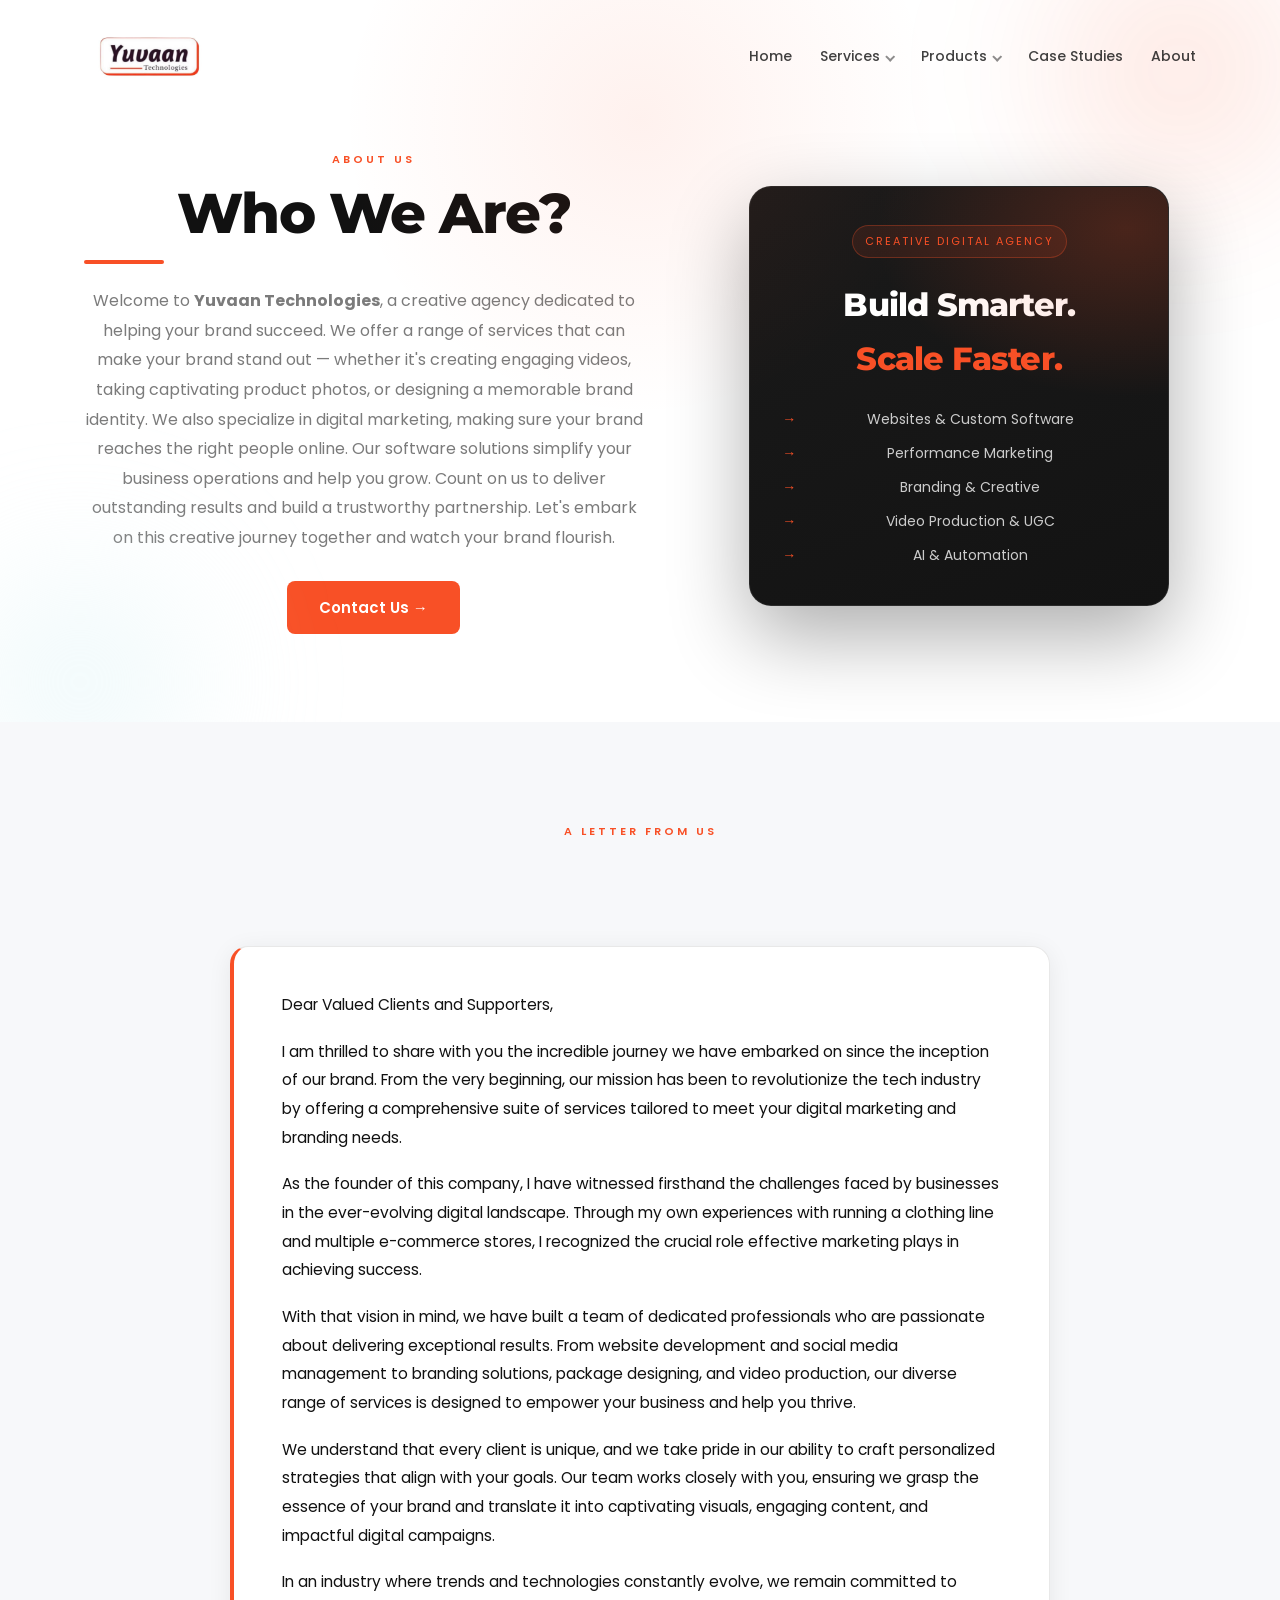
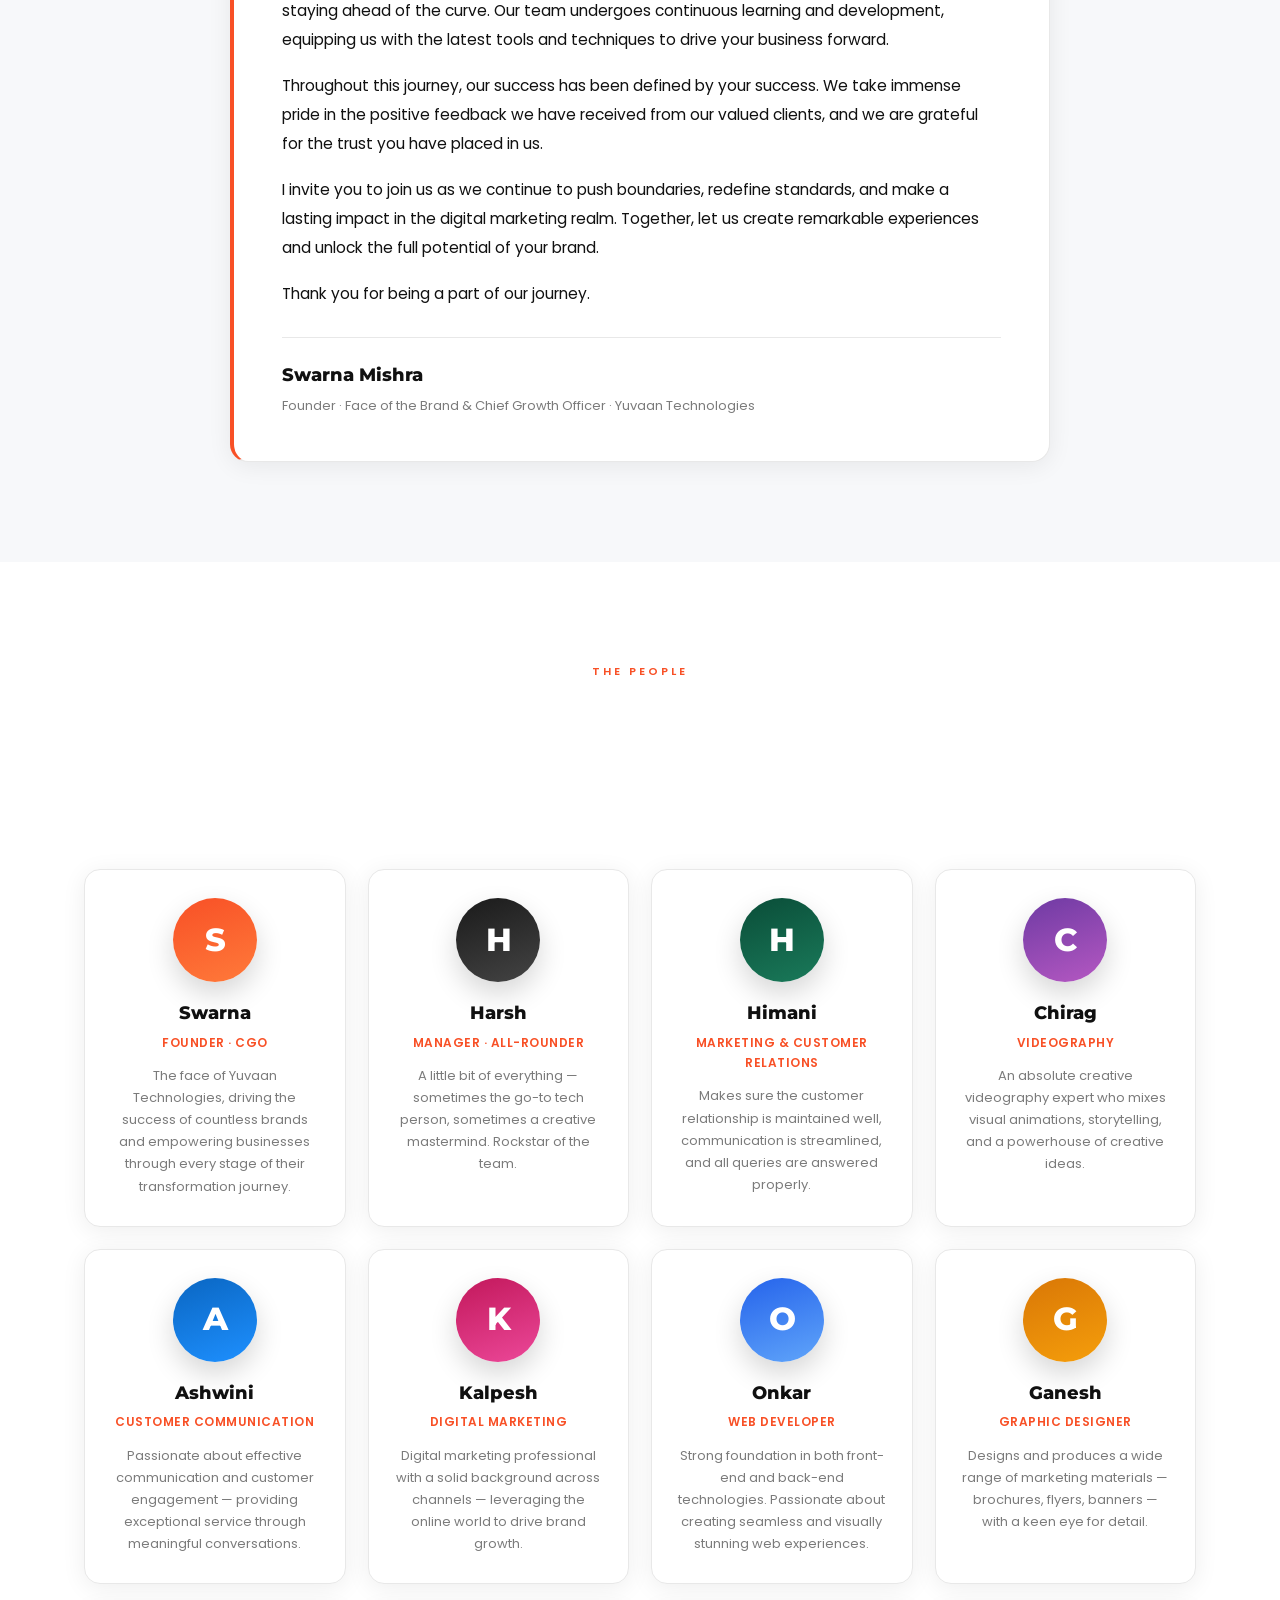
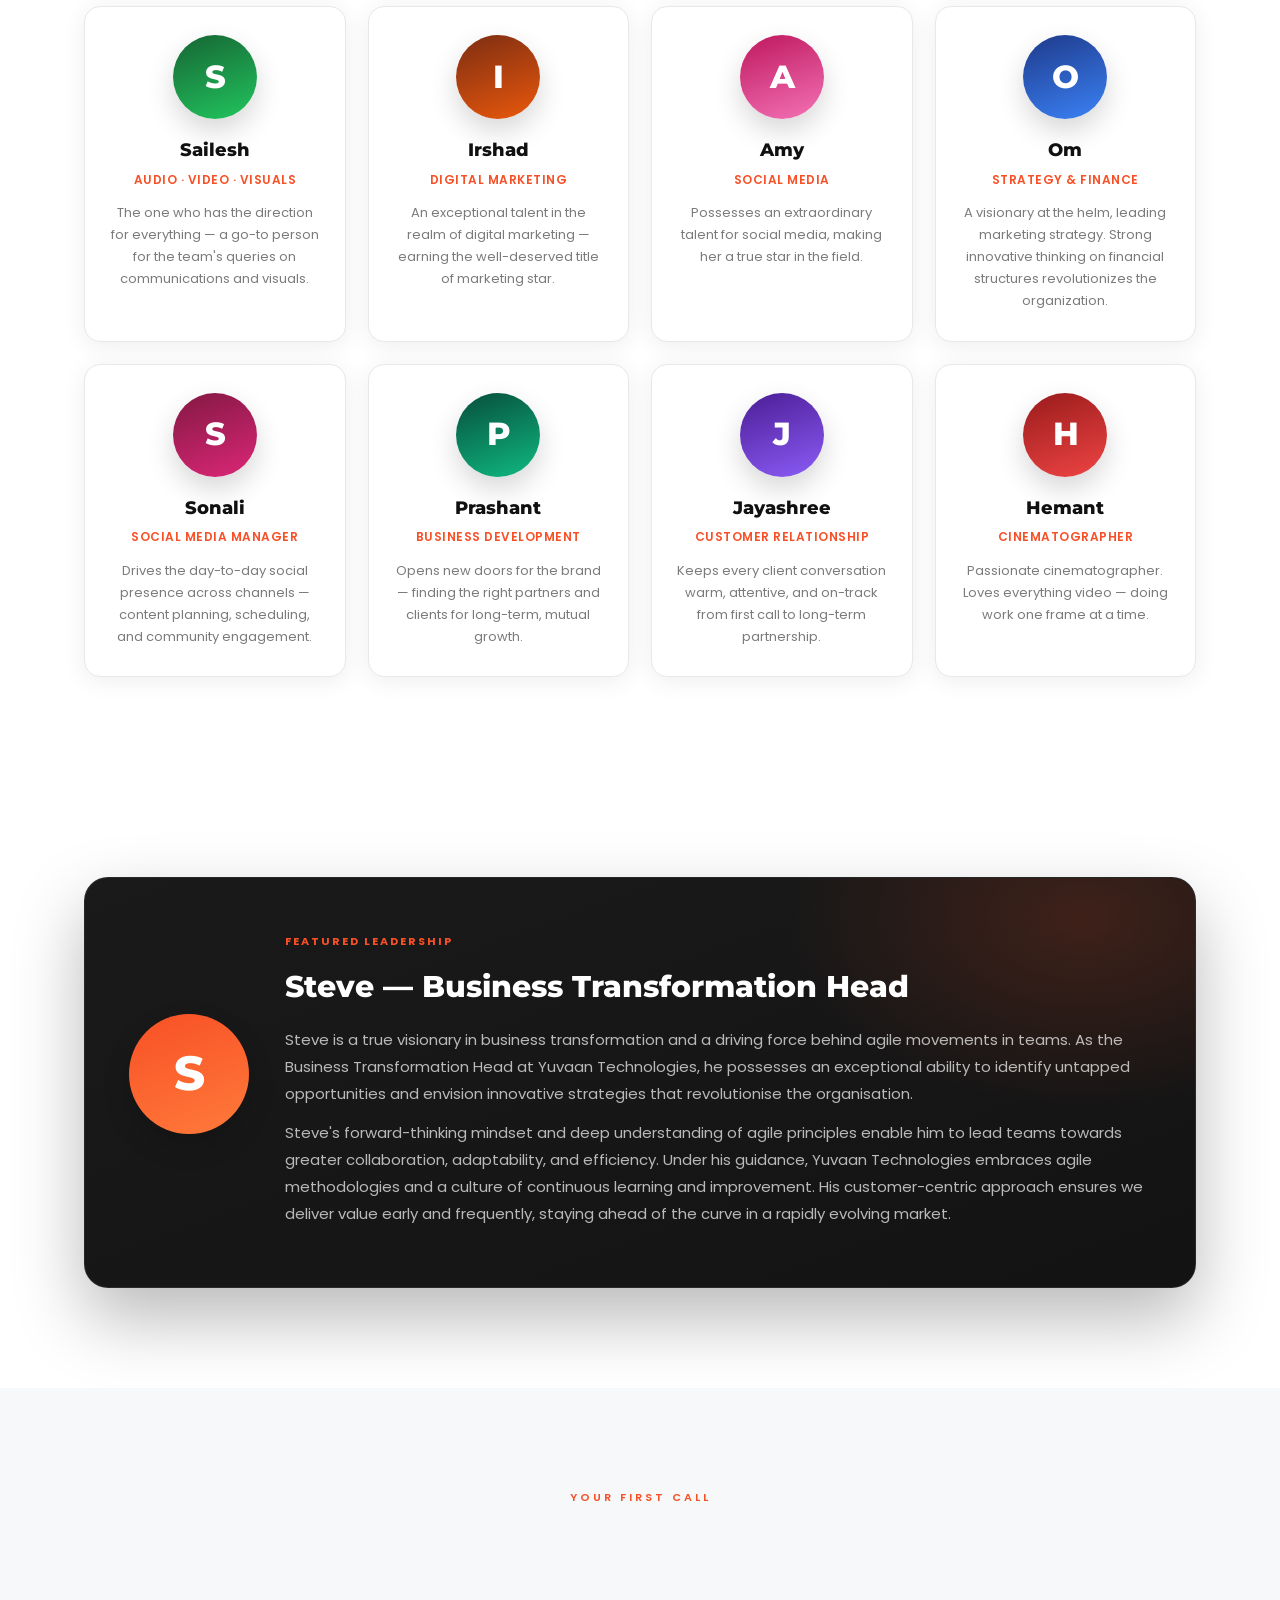
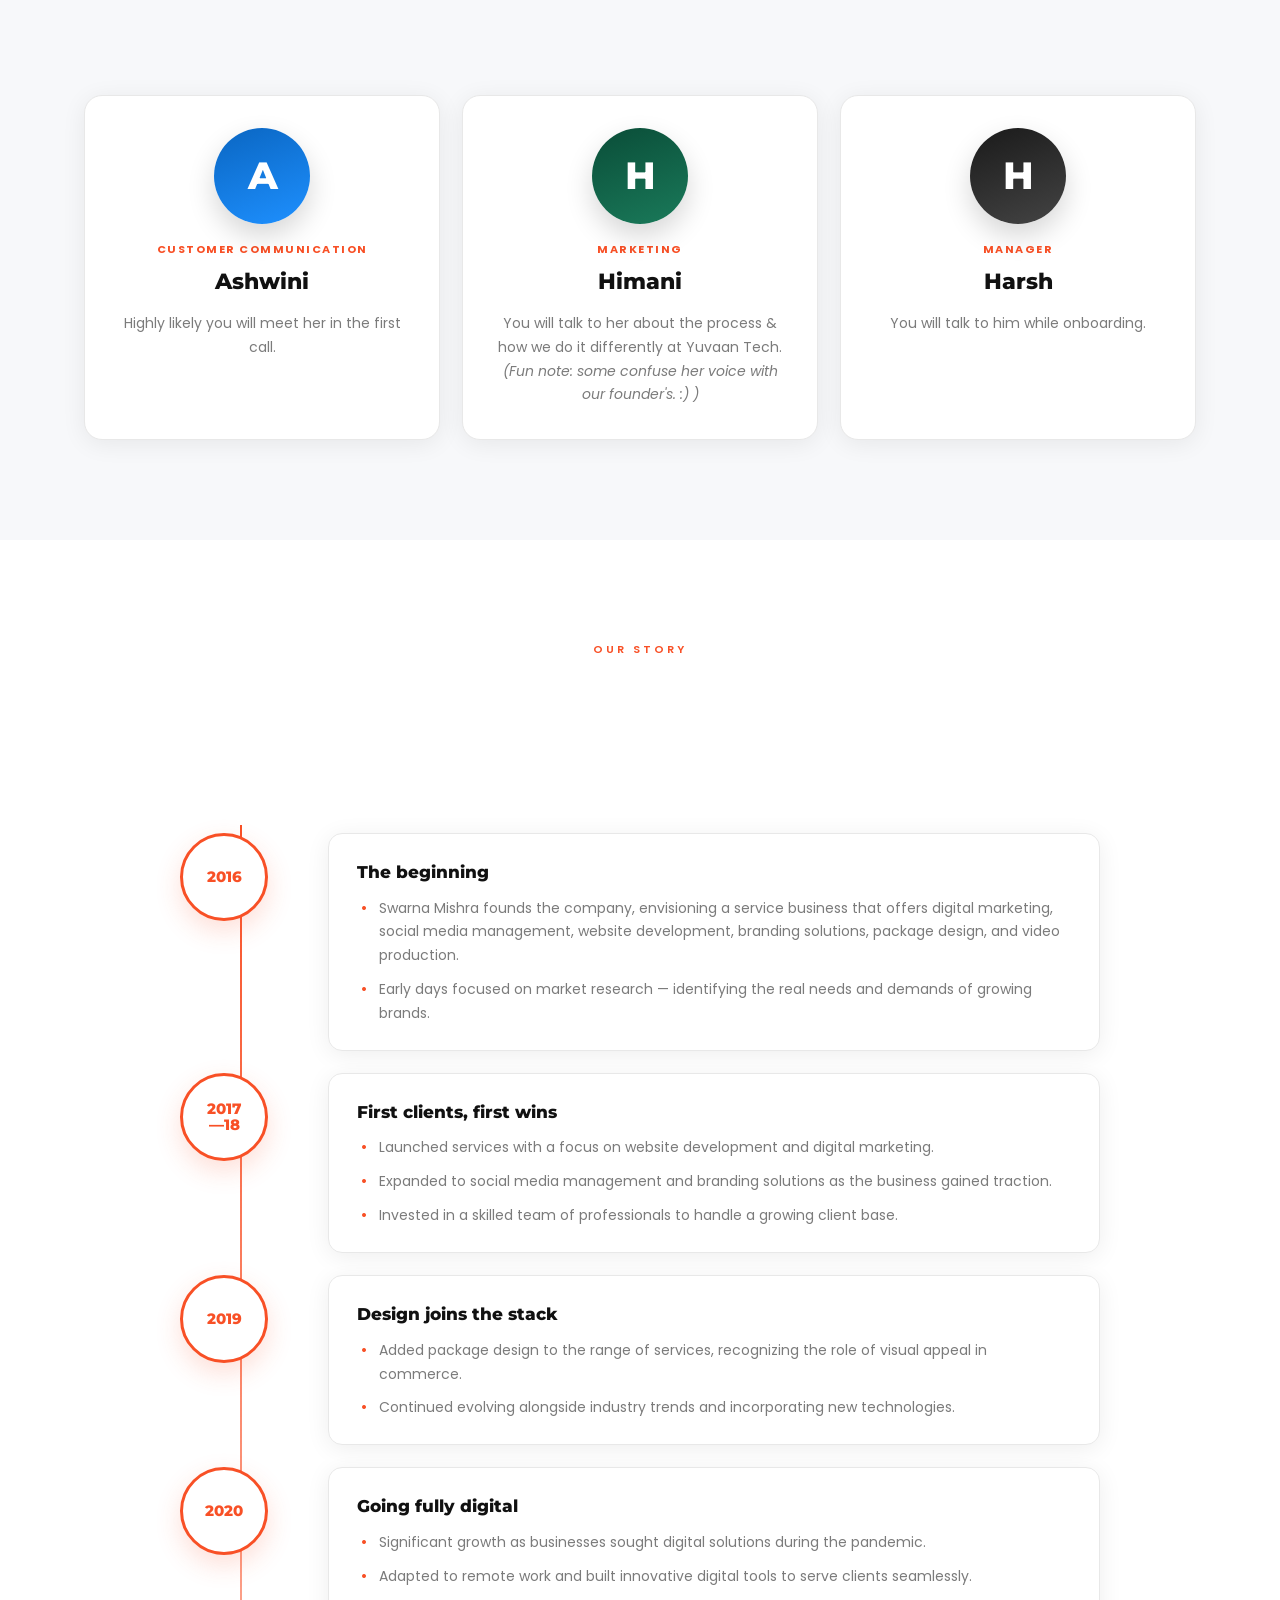
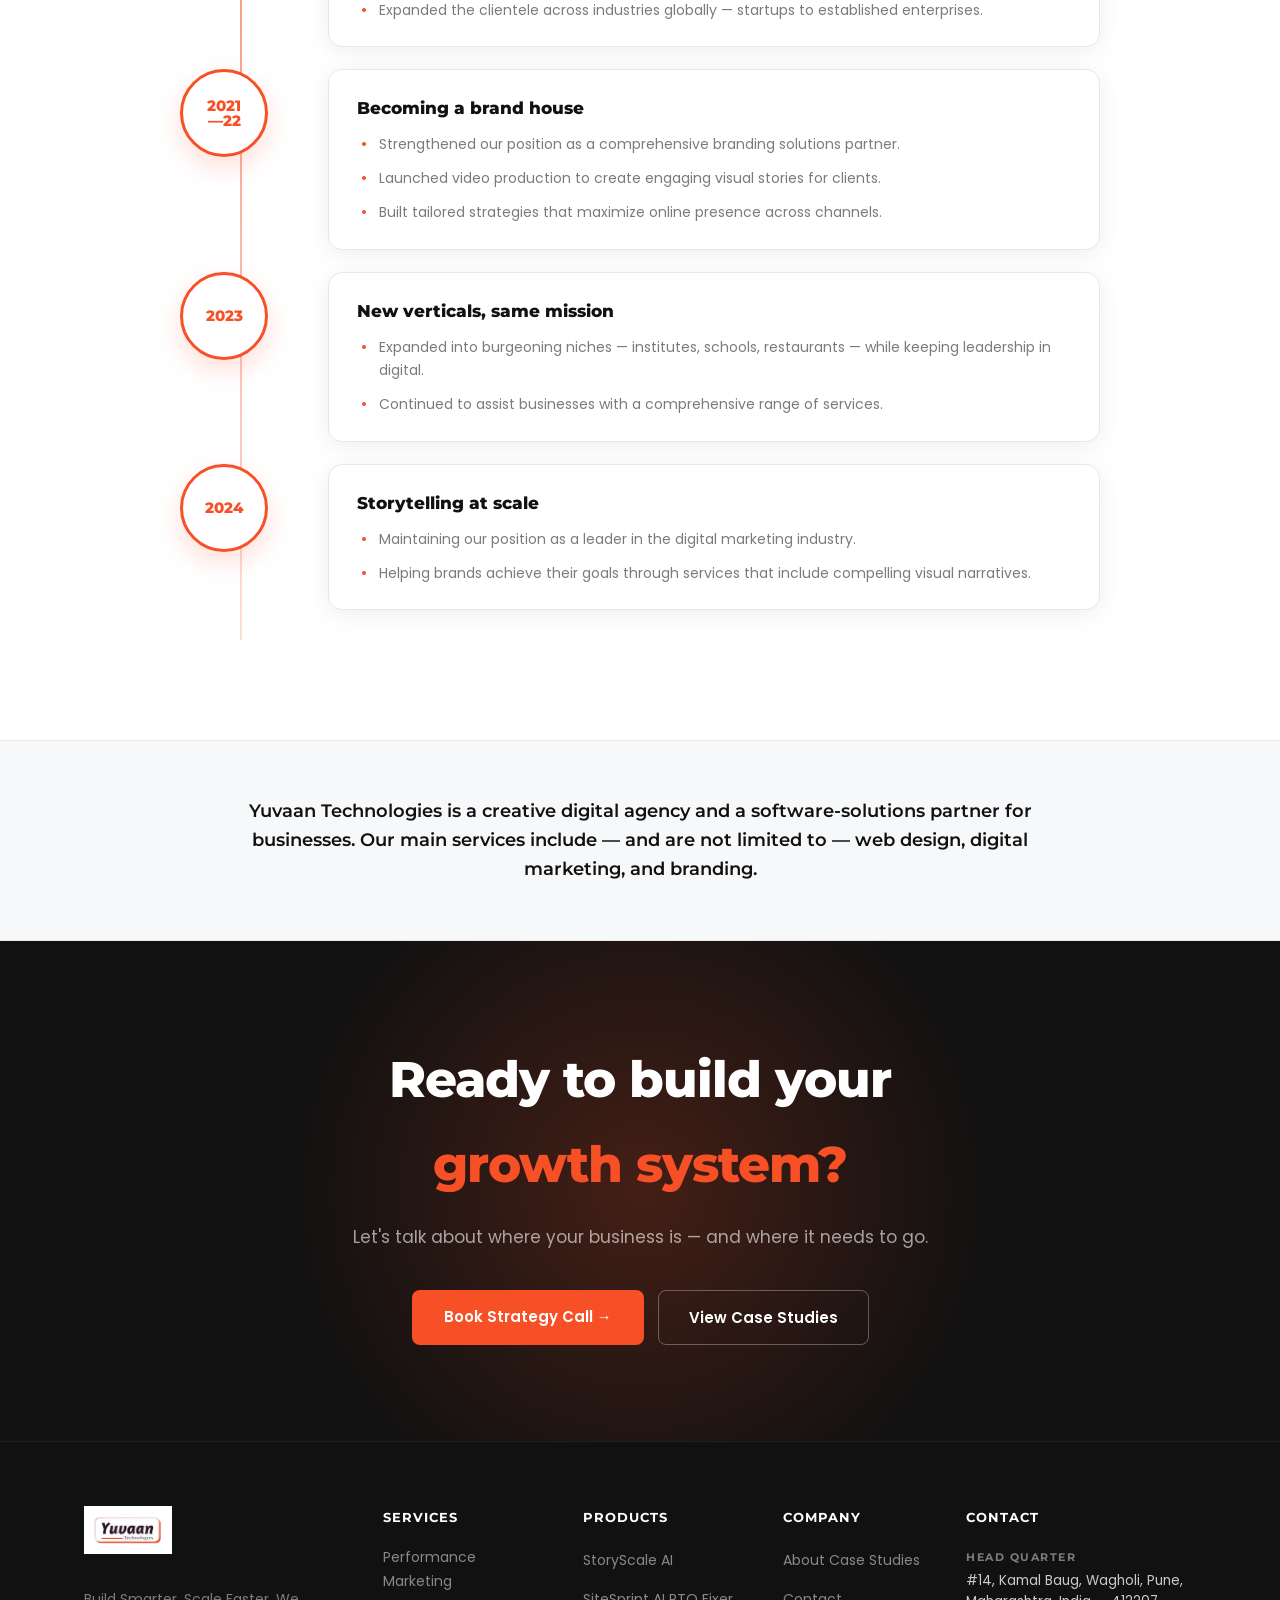
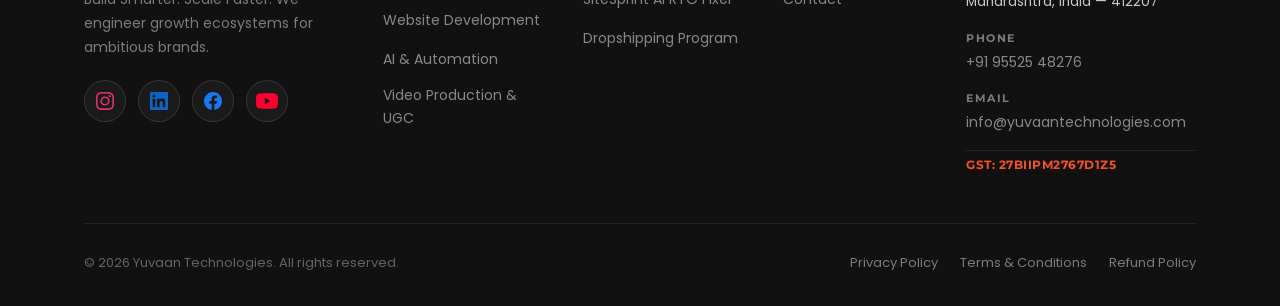
==== commit 6ea5faf9: "Wire team avatars to images/team/<name>.jpg with initial fallback - Every member in the About page n" ====
--- a/about.html
+++ b/about.html
@@ -6,7 +6,7 @@
   <title>About Us — Yuvaan Technologies | Creative Digital Agency in Pune</title>
   <meta name="description" content="Yuvaan Technologies is a creative agency offering websites, digital marketing, branding, video production, and software solutions for ambitious brands."/>
   <link href="https://fonts.googleapis.com/css2?family=Montserrat:wght@400;600;700;800&family=Poppins:wght@300;400;500&display=swap" rel="stylesheet"/>
-  <link rel="stylesheet" href="css/style.css?v=202606241312"/>
+  <link rel="stylesheet" href="css/style.css?v=202606241314"/>
 </head>
 <body>
 
@@ -118,22 +118,22 @@
       </div>
 
       <div class="ab-team-grid">
-        <article class="ab-member"><span class="ab-avatar" data-bg="1"><span>S</span></span><h4>Swarna</h4><span class="ab-role">Founder · CGO</span><p>The face of Yuvaan Technologies, driving the success of countless brands and empowering businesses through every stage of their transformation journey.</p></article>
-        <article class="ab-member"><span class="ab-avatar" data-bg="2"><span>H</span></span><h4>Harsh</h4><span class="ab-role">Manager · All-rounder</span><p>A little bit of everything — sometimes the go-to tech person, sometimes a creative mastermind. Rockstar of the team.</p></article>
-        <article class="ab-member"><span class="ab-avatar" data-bg="3"><span>H</span></span><h4>Himani</h4><span class="ab-role">Marketing &amp; Customer Relations</span><p>Makes sure the customer relationship is maintained well, communication is streamlined, and all queries are answered properly.</p></article>
-        <article class="ab-member"><span class="ab-avatar" data-bg="4"><span>C</span></span><h4>Chirag</h4><span class="ab-role">Videography</span><p>An absolute creative videography expert who mixes visual animations, storytelling, and a powerhouse of creative ideas.</p></article>
-        <article class="ab-member"><span class="ab-avatar" data-bg="5"><span>A</span></span><h4>Ashwini</h4><span class="ab-role">Customer Communication</span><p>Passionate about effective communication and customer engagement — providing exceptional service through meaningful conversations.</p></article>
-        <article class="ab-member"><span class="ab-avatar" data-bg="6"><span>K</span></span><h4>Kalpesh</h4><span class="ab-role">Digital Marketing</span><p>Digital marketing professional with a solid background across channels — leveraging the online world to drive brand growth.</p></article>
-        <article class="ab-member"><span class="ab-avatar" data-bg="7"><span>O</span></span><h4>Onkar</h4><span class="ab-role">Web Developer</span><p>Strong foundation in both front-end and back-end technologies. Passionate about creating seamless and visually stunning web experiences.</p></article>
-        <article class="ab-member"><span class="ab-avatar" data-bg="8"><span>G</span></span><h4>Ganesh</h4><span class="ab-role">Graphic Designer</span><p>Designs and produces a wide range of marketing materials — brochures, flyers, banners — with a keen eye for detail.</p></article>
-        <article class="ab-member"><span class="ab-avatar" data-bg="9"><span>S</span></span><h4>Sailesh</h4><span class="ab-role">Audio · Video · Visuals</span><p>The one who has the direction for everything — a go-to person for the team's queries on communications and visuals.</p></article>
-        <article class="ab-member"><span class="ab-avatar" data-bg="10"><span>I</span></span><h4>Irshad</h4><span class="ab-role">Digital Marketing</span><p>An exceptional talent in the realm of digital marketing — earning the well-deserved title of marketing star.</p></article>
-        <article class="ab-member"><span class="ab-avatar" data-bg="11"><span>A</span></span><h4>Amy</h4><span class="ab-role">Social Media</span><p>Possesses an extraordinary talent for social media, making her a true star in the field.</p></article>
-        <article class="ab-member"><span class="ab-avatar" data-bg="12"><span>O</span></span><h4>Om</h4><span class="ab-role">Strategy &amp; Finance</span><p>A visionary at the helm, leading marketing strategy. Strong innovative thinking on financial structures revolutionizes the organization.</p></article>
-        <article class="ab-member"><span class="ab-avatar" data-bg="13"><span>S</span></span><h4>Sonali</h4><span class="ab-role">Social Media Manager</span><p>Drives the day-to-day social presence across channels — content planning, scheduling, and community engagement.</p></article>
-        <article class="ab-member"><span class="ab-avatar" data-bg="14"><span>P</span></span><h4>Prashant</h4><span class="ab-role">Business Development</span><p>Opens new doors for the brand — finding the right partners and clients for long-term, mutual growth.</p></article>
-        <article class="ab-member"><span class="ab-avatar" data-bg="15"><span>J</span></span><h4>Jayashree</h4><span class="ab-role">Customer Relationship</span><p>Keeps every client conversation warm, attentive, and on-track from first call to long-term partnership.</p></article>
-        <article class="ab-member"><span class="ab-avatar" data-bg="16"><span>H</span></span><h4>Hemant</h4><span class="ab-role">Cinematographer</span><p>Passionate cinematographer. Loves everything video — doing work one frame at a time.</p></article>
+        <article class="ab-member"><span class="ab-avatar ab-avatar-photo" data-bg="1"><img src="images/team/swarna.jpg" alt="Swarna" loading="lazy" decoding="async" onerror="this.style.display='none';this.parentNode.classList.add('is-fallback');"/><span class="ab-avatar-initial">S</span></span><h4>Swarna</h4><span class="ab-role">Founder · CGO</span><p>The face of Yuvaan Technologies, driving the success of countless brands and empowering businesses through every stage of their transformation journey.</p></article>
+        <article class="ab-member"><span class="ab-avatar ab-avatar-photo" data-bg="2"><img src="images/team/harsh.jpg" alt="Harsh" loading="lazy" decoding="async" onerror="this.style.display='none';this.parentNode.classList.add('is-fallback');"/><span class="ab-avatar-initial">H</span></span><h4>Harsh</h4><span class="ab-role">Manager · All-rounder</span><p>A little bit of everything — sometimes the go-to tech person, sometimes a creative mastermind. Rockstar of the team.</p></article>
+        <article class="ab-member"><span class="ab-avatar ab-avatar-photo" data-bg="3"><img src="images/team/himani.jpg" alt="Himani" loading="lazy" decoding="async" onerror="this.style.display='none';this.parentNode.classList.add('is-fallback');"/><span class="ab-avatar-initial">H</span></span><h4>Himani</h4><span class="ab-role">Marketing &amp; Customer Relations</span><p>Makes sure the customer relationship is maintained well, communication is streamlined, and all queries are answered properly.</p></article>
+        <article class="ab-member"><span class="ab-avatar ab-avatar-photo" data-bg="4"><img src="images/team/chirag.jpg" alt="Chirag" loading="lazy" decoding="async" onerror="this.style.display='none';this.parentNode.classList.add('is-fallback');"/><span class="ab-avatar-initial">C</span></span><h4>Chirag</h4><span class="ab-role">Videography</span><p>An absolute creative videography expert who mixes visual animations, storytelling, and a powerhouse of creative ideas.</p></article>
+        <article class="ab-member"><span class="ab-avatar ab-avatar-photo" data-bg="5"><img src="images/team/ashwini.jpg" alt="Ashwini" loading="lazy" decoding="async" onerror="this.style.display='none';this.parentNode.classList.add('is-fallback');"/><span class="ab-avatar-initial">A</span></span><h4>Ashwini</h4><span class="ab-role">Customer Communication</span><p>Passionate about effective communication and customer engagement — providing exceptional service through meaningful conversations.</p></article>
+        <article class="ab-member"><span class="ab-avatar ab-avatar-photo" data-bg="6"><img src="images/team/kalpesh.jpg" alt="Kalpesh" loading="lazy" decoding="async" onerror="this.style.display='none';this.parentNode.classList.add('is-fallback');"/><span class="ab-avatar-initial">K</span></span><h4>Kalpesh</h4><span class="ab-role">Digital Marketing</span><p>Digital marketing professional with a solid background across channels — leveraging the online world to drive brand growth.</p></article>
+        <article class="ab-member"><span class="ab-avatar ab-avatar-photo" data-bg="7"><img src="images/team/onkar.jpg" alt="Onkar" loading="lazy" decoding="async" onerror="this.style.display='none';this.parentNode.classList.add('is-fallback');"/><span class="ab-avatar-initial">O</span></span><h4>Onkar</h4><span class="ab-role">Web Developer</span><p>Strong foundation in both front-end and back-end technologies. Passionate about creating seamless and visually stunning web experiences.</p></article>
+        <article class="ab-member"><span class="ab-avatar ab-avatar-photo" data-bg="8"><img src="images/team/ganesh.jpg" alt="Ganesh" loading="lazy" decoding="async" onerror="this.style.display='none';this.parentNode.classList.add('is-fallback');"/><span class="ab-avatar-initial">G</span></span><h4>Ganesh</h4><span class="ab-role">Graphic Designer</span><p>Designs and produces a wide range of marketing materials — brochures, flyers, banners — with a keen eye for detail.</p></article>
+        <article class="ab-member"><span class="ab-avatar ab-avatar-photo" data-bg="9"><img src="images/team/sailesh.jpg" alt="Sailesh" loading="lazy" decoding="async" onerror="this.style.display='none';this.parentNode.classList.add('is-fallback');"/><span class="ab-avatar-initial">S</span></span><h4>Sailesh</h4><span class="ab-role">Audio · Video · Visuals</span><p>The one who has the direction for everything — a go-to person for the team's queries on communications and visuals.</p></article>
+        <article class="ab-member"><span class="ab-avatar ab-avatar-photo" data-bg="10"><img src="images/team/irshad.jpg" alt="Irshad" loading="lazy" decoding="async" onerror="this.style.display='none';this.parentNode.classList.add('is-fallback');"/><span class="ab-avatar-initial">I</span></span><h4>Irshad</h4><span class="ab-role">Digital Marketing</span><p>An exceptional talent in the realm of digital marketing — earning the well-deserved title of marketing star.</p></article>
+        <article class="ab-member"><span class="ab-avatar ab-avatar-photo" data-bg="11"><img src="images/team/amy.jpg" alt="Amy" loading="lazy" decoding="async" onerror="this.style.display='none';this.parentNode.classList.add('is-fallback');"/><span class="ab-avatar-initial">A</span></span><h4>Amy</h4><span class="ab-role">Social Media</span><p>Possesses an extraordinary talent for social media, making her a true star in the field.</p></article>
+        <article class="ab-member"><span class="ab-avatar ab-avatar-photo" data-bg="12"><img src="images/team/om.jpg" alt="Om" loading="lazy" decoding="async" onerror="this.style.display='none';this.parentNode.classList.add('is-fallback');"/><span class="ab-avatar-initial">O</span></span><h4>Om</h4><span class="ab-role">Strategy &amp; Finance</span><p>A visionary at the helm, leading marketing strategy. Strong innovative thinking on financial structures revolutionizes the organization.</p></article>
+        <article class="ab-member"><span class="ab-avatar ab-avatar-photo" data-bg="13"><img src="images/team/sonali.jpg" alt="Sonali" loading="lazy" decoding="async" onerror="this.style.display='none';this.parentNode.classList.add('is-fallback');"/><span class="ab-avatar-initial">S</span></span><h4>Sonali</h4><span class="ab-role">Social Media Manager</span><p>Drives the day-to-day social presence across channels — content planning, scheduling, and community engagement.</p></article>
+        <article class="ab-member"><span class="ab-avatar ab-avatar-photo" data-bg="14"><img src="images/team/prashant.jpg" alt="Prashant" loading="lazy" decoding="async" onerror="this.style.display='none';this.parentNode.classList.add('is-fallback');"/><span class="ab-avatar-initial">P</span></span><h4>Prashant</h4><span class="ab-role">Business Development</span><p>Opens new doors for the brand — finding the right partners and clients for long-term, mutual growth.</p></article>
+        <article class="ab-member"><span class="ab-avatar ab-avatar-photo" data-bg="15"><img src="images/team/jayashree.jpg" alt="Jayashree" loading="lazy" decoding="async" onerror="this.style.display='none';this.parentNode.classList.add('is-fallback');"/><span class="ab-avatar-initial">J</span></span><h4>Jayashree</h4><span class="ab-role">Customer Relationship</span><p>Keeps every client conversation warm, attentive, and on-track from first call to long-term partnership.</p></article>
+        <article class="ab-member"><span class="ab-avatar ab-avatar-photo" data-bg="16"><img src="images/team/hemant.jpg" alt="Hemant" loading="lazy" decoding="async" onerror="this.style.display='none';this.parentNode.classList.add('is-fallback');"/><span class="ab-avatar-initial">H</span></span><h4>Hemant</h4><span class="ab-role">Cinematographer</span><p>Passionate cinematographer. Loves everything video — doing work one frame at a time.</p></article>
       </div>
     </div>
   </section>
@@ -142,7 +142,7 @@
   <section class="section ab-feature">
     <div class="container">
       <div class="ab-feature-card">
-        <div class="ab-feature-avatar"><span>S</span></div>
+        <div class="ab-feature-avatar ab-avatar-photo"><img src="images/team/steve.jpg" alt="Steve" loading="lazy" decoding="async" onerror="this.style.display='none';this.parentNode.classList.add('is-fallback');"/><span class="ab-avatar-initial">S</span></div>
         <div class="ab-feature-body">
           <span class="ab-feature-tag">Featured Leadership</span>
           <h3>Steve — Business Transformation Head</h3>
@@ -164,19 +164,19 @@
 
       <div class="ab-first-grid">
         <article class="ab-first-card">
-          <div class="ab-first-avatar" data-bg="5"><span>A</span></div>
+          <div class="ab-first-avatar ab-avatar-photo" data-bg="5"><img src="images/team/ashwini.jpg" alt="Ashwini" loading="lazy" decoding="async" onerror="this.style.display='none';this.parentNode.classList.add('is-fallback');"/><span class="ab-avatar-initial">A</span></div>
           <span class="ab-first-role">Customer Communication</span>
           <h3>Ashwini</h3>
           <p>Highly likely you will meet her in the first call.</p>
         </article>
         <article class="ab-first-card">
-          <div class="ab-first-avatar" data-bg="3"><span>H</span></div>
+          <div class="ab-first-avatar ab-avatar-photo" data-bg="3"><img src="images/team/himani.jpg" alt="Himani" loading="lazy" decoding="async" onerror="this.style.display='none';this.parentNode.classList.add('is-fallback');"/><span class="ab-avatar-initial">H</span></div>
           <span class="ab-first-role">Marketing</span>
           <h3>Himani</h3>
           <p>You will talk to her about the process &amp; how we do it differently at Yuvaan Tech. <em>(Fun note: some confuse her voice with our founder's. :) )</em></p>
         </article>
         <article class="ab-first-card">
-          <div class="ab-first-avatar" data-bg="2"><span>H</span></div>
+          <div class="ab-first-avatar ab-avatar-photo" data-bg="2"><img src="images/team/harsh.jpg" alt="Harsh" loading="lazy" decoding="async" onerror="this.style.display='none';this.parentNode.classList.add('is-fallback');"/><span class="ab-avatar-initial">H</span></div>
           <span class="ab-first-role">Manager</span>
           <h3>Harsh</h3>
           <p>You will talk to him while onboarding.</p>
@@ -361,6 +361,6 @@
     </div>
   </footer>
 
-  <script src="js/main.js?v=202606241312"></script>
+  <script src="js/main.js?v=202606241314"></script>
 </body>
 </html>
--- a/css/style.css
+++ b/css/style.css
@@ -5625,3 +5625,27 @@
   .ab-tl-dot { width: 56px; height: 56px; font-size: 11px; border-width: 2px; }
   .ab-tl-card { padding: 20px 22px; }
 }
+
+/* =================================================================
+   TEAM PHOTOS — auto-load with initial fallback
+   ================================================================= */
+.ab-avatar-photo {
+  position: relative;
+  overflow: hidden;
+}
+.ab-avatar-photo img {
+  position: absolute;
+  inset: 0;
+  width: 100%;
+  height: 100%;
+  object-fit: cover;
+  object-position: center top;
+  z-index: 2;
+  background: transparent;
+}
+.ab-avatar-initial { position: relative; z-index: 1; }
+/* When the image loads successfully, hide the initial behind it */
+.ab-avatar-photo:not(.is-fallback) .ab-avatar-initial { visibility: hidden; }
+/* When the image fails, keep the initial visible (the JS adds .is-fallback) */
+.ab-avatar-photo.is-fallback img { display: none; }
+.ab-avatar-photo.is-fallback .ab-avatar-initial { visibility: visible; }
